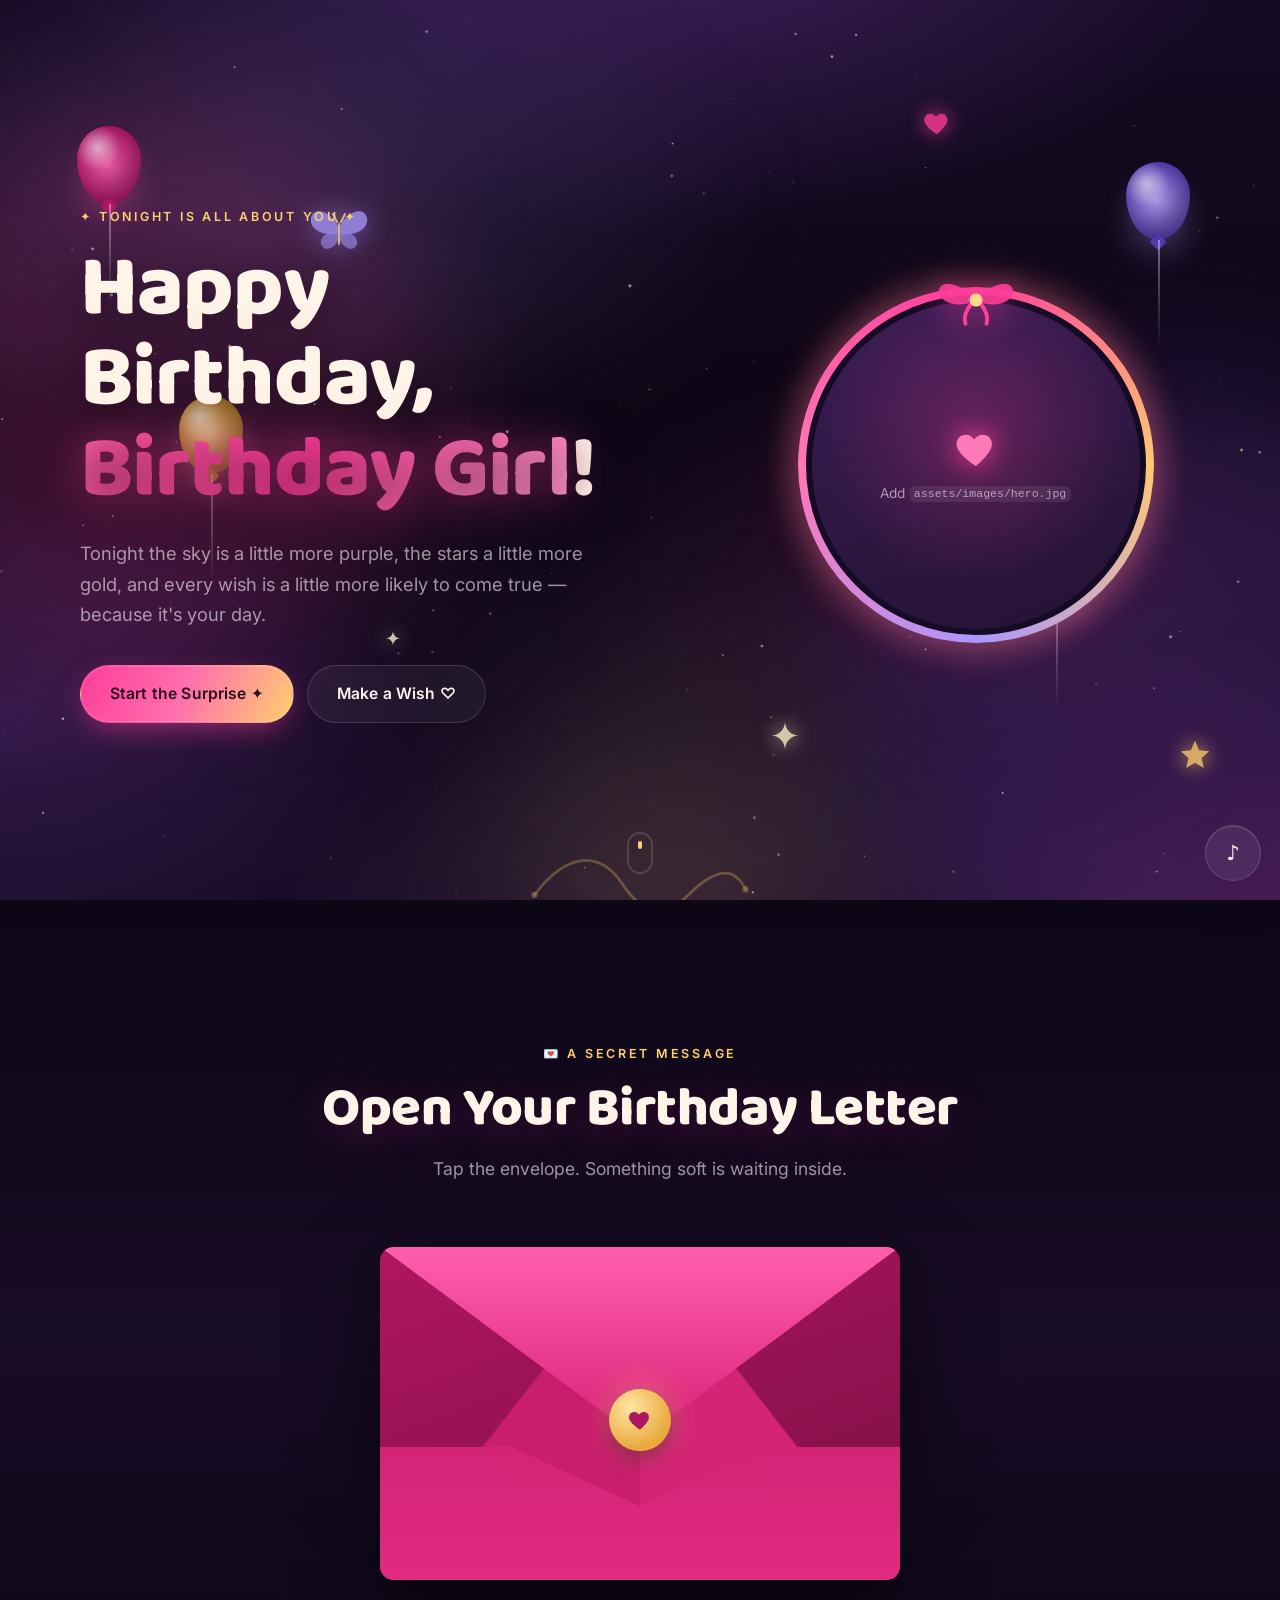
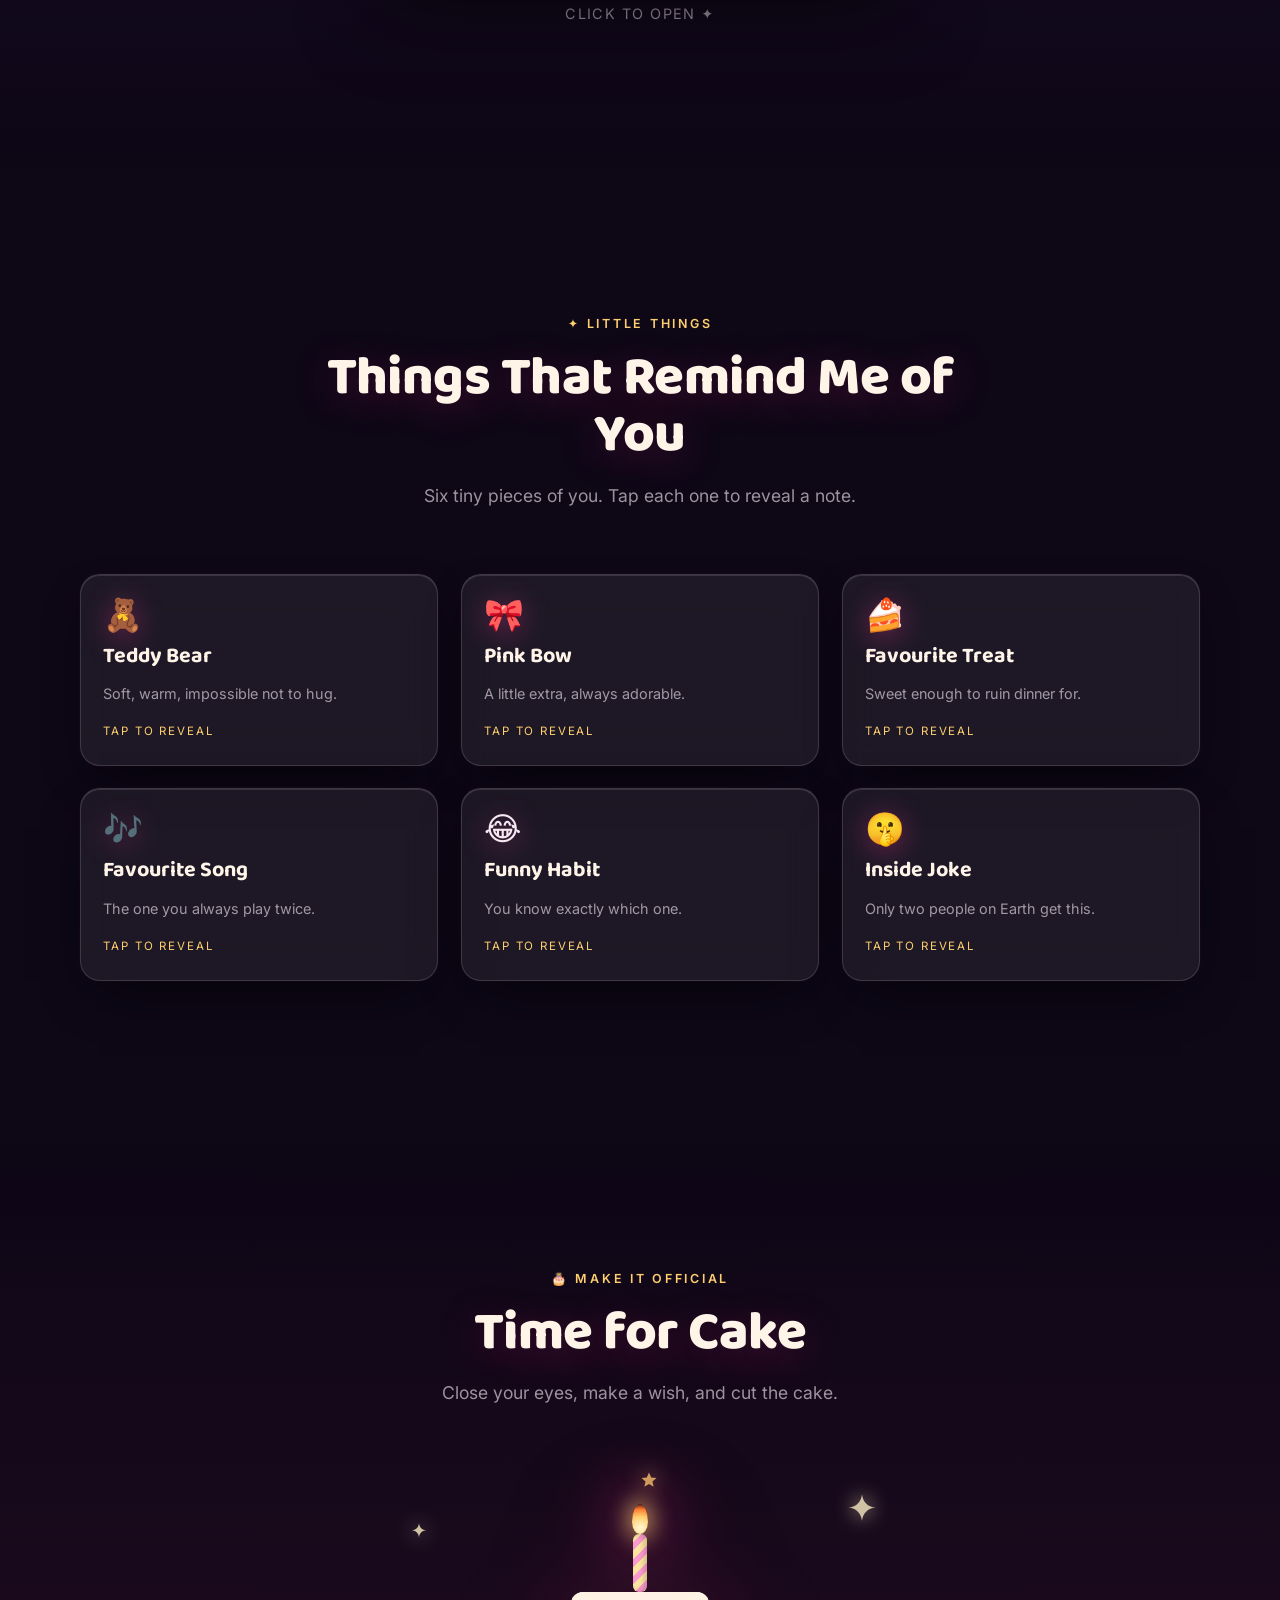
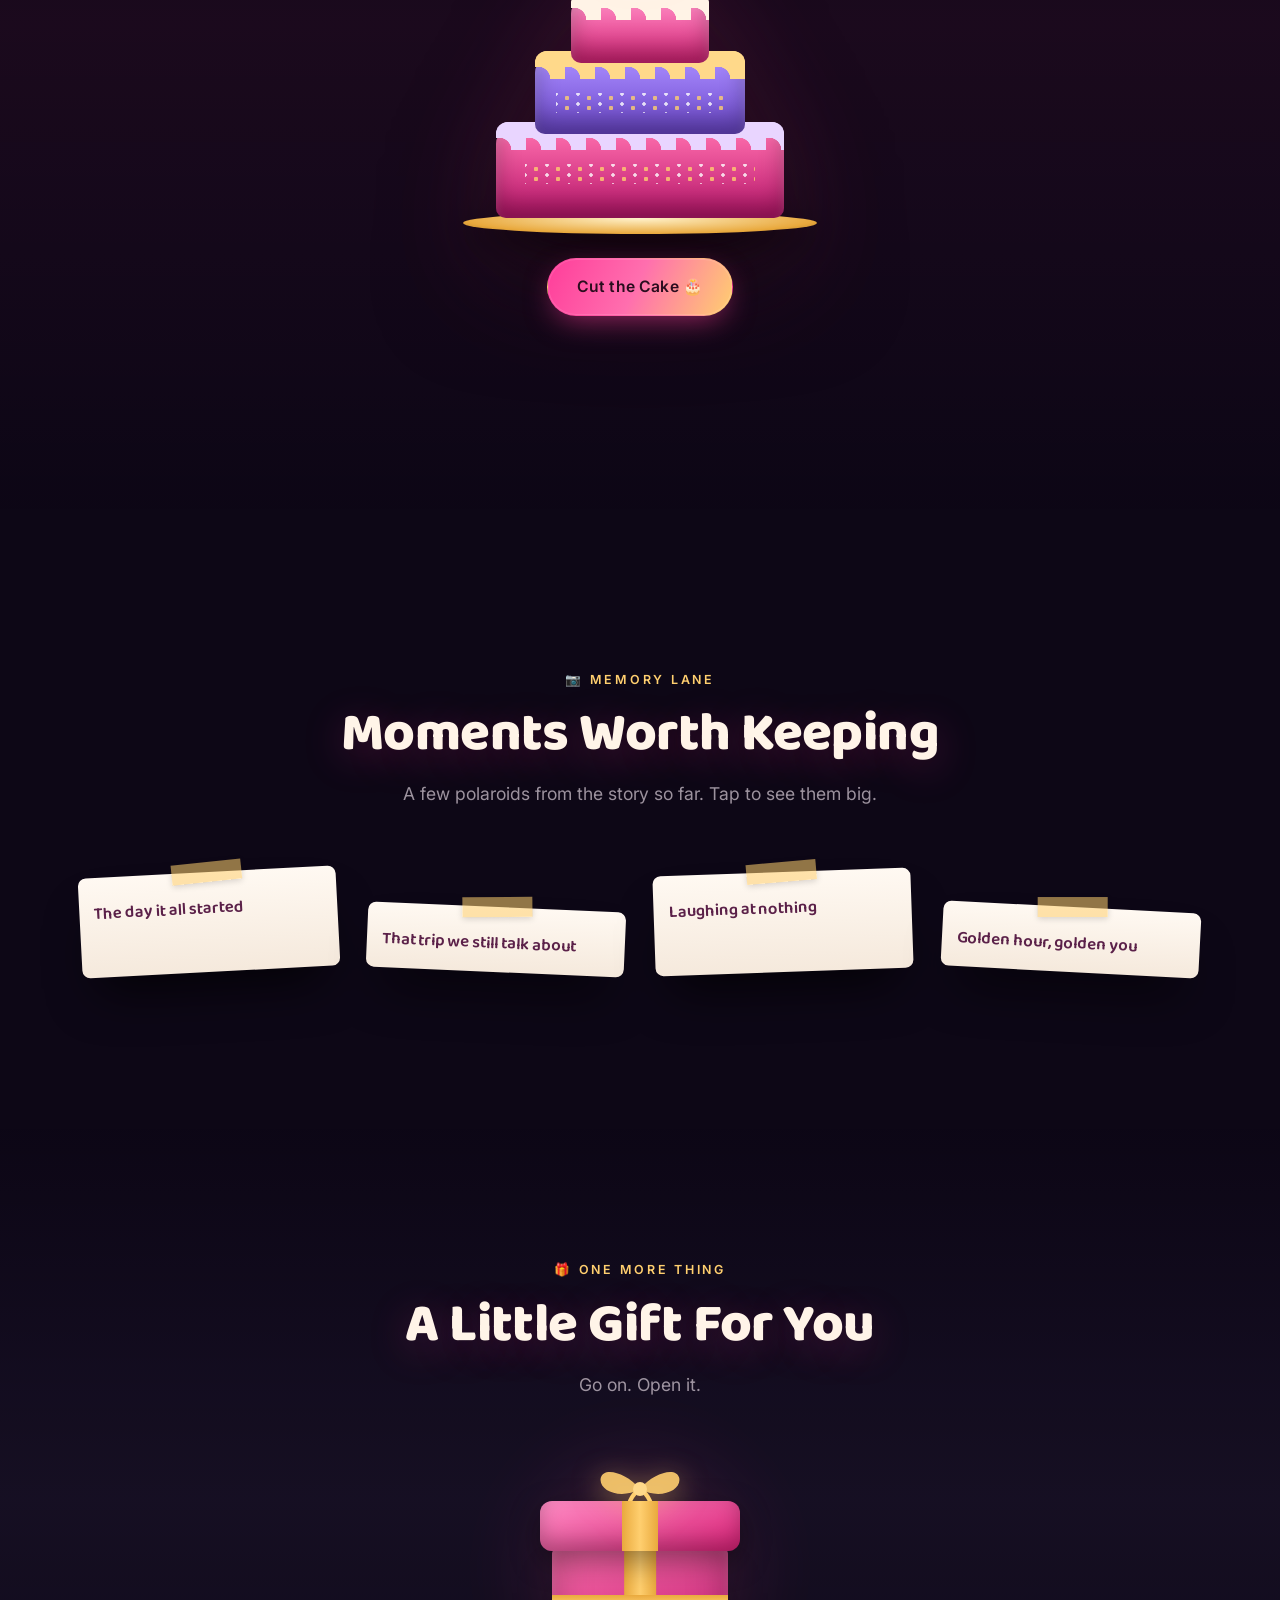
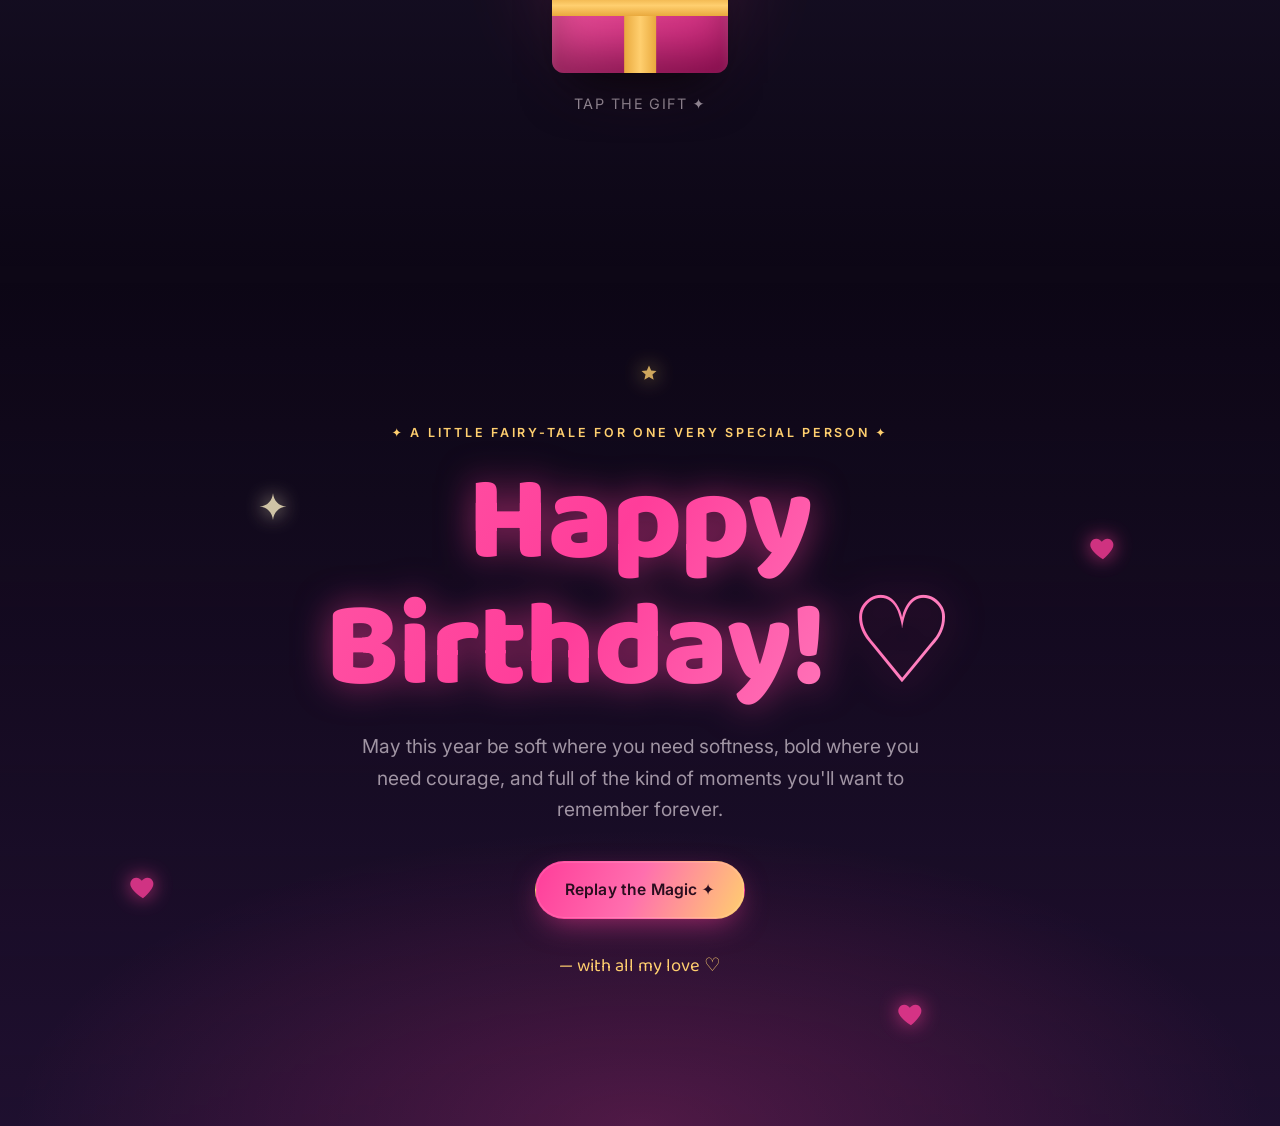
==== index.html @ a4bdf263 "first commit" ====
<!DOCTYPE html>
<html lang="en">
<head>
  <meta charset="UTF-8">
  <meta name="viewport" content="width=device-width, initial-scale=1.0">
  <meta name="description" content="A premium pink-and-gold fairy-tale birthday surprise under a dreamy purple midnight sky.">
  <meta name="theme-color" content="#120a1f">
  <title>Happy Birthday ✦ A Fairy-Tale Surprise</title>

  <!-- Fonts: Baloo 2 (headings) + Inter (body) -->
  <link rel="preconnect" href="https://fonts.googleapis.com">
  <link rel="preconnect" href="https://fonts.gstatic.com" crossorigin>
  <link href="https://fonts.googleapis.com/css2?family=Baloo+2:wght@500;600;700;800&family=Inter:wght@300;400;500;600&display=swap" rel="stylesheet">

  <link rel="stylesheet" href="style.css">
</head>
<body>

  <!-- ============================================================
       SVG SPRITE — reusable decorations (sparkle, star, heart, swirl, bow)
       ============================================================ -->
  <svg width="0" height="0" style="position:absolute" aria-hidden="true" focusable="false">
    <defs>
      <symbol id="ico-sparkle" viewBox="0 0 24 24">
        <path d="M12 1.5c.6 5.5 4 8.9 9.5 9.5-5.5.6-8.9 4-9.5 9.5-.6-5.5-4-8.9-9.5-9.5 5.5-.6 8.9-4 9.5-9.5z" fill="currentColor"/>
      </symbol>
      <symbol id="ico-star" viewBox="0 0 24 24">
        <path d="M12 2l2.9 6.6 7.1.7-5.4 4.8 1.6 7L12 17.4 5.8 21.1l1.6-7L2 9.3l7.1-.7L12 2z" fill="currentColor"/>
      </symbol>
      <symbol id="ico-heart" viewBox="0 0 24 24">
        <path d="M12 21s-7.5-4.6-9.6-9.2C.8 8.2 3 4.5 6.6 4.5c2 0 3.6 1.1 4.4 2.5 1-1.4 2.6-2.5 4.6-2.5 3.6 0 5.8 3.7 4.2 7.3C17.6 16.4 12 21 12 21z" fill="currentColor"/>
      </symbol>
      <symbol id="ico-swirl" viewBox="0 0 200 80">
        <path d="M4 60c30-40 60-40 80-10s40 30 60 10 40-30 52-5" fill="none" stroke="currentColor" stroke-width="2.5" stroke-linecap="round"/>
        <circle cx="196" cy="55" r="3" fill="currentColor"/>
        <circle cx="4" cy="60" r="3" fill="currentColor"/>
      </symbol>
      <symbol id="ico-bow" viewBox="0 0 64 40">
        <path d="M32 20C22 8 6 4 4 12c-2 9 14 16 28 8zm0 0c10-12 26-16 28-8 2 9-14 16-28 8z" fill="currentColor" opacity=".9"/>
        <path d="M32 20c-6 4-10 12-8 18M32 20c6 4 10 12 8 18" stroke="currentColor" stroke-width="3" fill="none" stroke-linecap="round"/>
        <circle cx="32" cy="20" r="5" fill="#ffd98a"/>
      </symbol>
      <symbol id="ico-butterfly" viewBox="0 0 64 64">
        <path d="M32 30C24 12 6 8 4 20c-2 10 10 18 26 16zM32 30c8-18 26-22 28-10 2 10-10 18-26 16z" fill="currentColor" opacity=".95"/>
        <path d="M32 34c-8-2-20 4-18 12 2 8 14 6 18-6zm0 0c8-2 20 4 18 12-2 8-14 6-18-6z" fill="currentColor" opacity=".7"/>
        <path d="M32 26v20M30 24l-4-8M34 24l4-8" stroke="#ffd98a" stroke-width="2" stroke-linecap="round"/>
      </symbol>
    </defs>
  </svg>

  <!-- ============================================================
       CINEMATIC BACKGROUND (fixed, multi-layer)
       ============================================================ -->
  <div class="sky" aria-hidden="true">
    <div class="sky__aurora"></div>
    <div class="sky__orb sky__orb--pink"></div>
    <div class="sky__orb sky__orb--violet"></div>
    <div class="sky__orb sky__orb--gold"></div>
    <canvas id="stars-canvas" class="sky__stars"></canvas>
  </div>

  <!-- ============================================================
       1. CINEMATIC COUNTDOWN (full-screen overlay)
       ============================================================ -->
  <div id="countdown" class="countdown" role="dialog" aria-label="Birthday countdown" aria-live="polite">
    <div class="countdown__glow"></div>
    <div id="countdown-number" class="countdown__number">3</div>
    <p class="countdown__hint">Something magical is about to begin…</p>
    <button id="countdown-skip" class="countdown__skip" type="button">Skip ✦</button>
  </div>

  <!-- ============================================================
       MAIN CONTENT
       ============================================================ -->
  <main id="main" class="page">

    <!-- ===================== 2. HERO ===================== -->
    <section id="hero-section" class="hero section">
      <!-- Decorations -->
      <div class="hero__deco" aria-hidden="true">
        <div class="balloon balloon--pink" style="--x:6%;  --y:14%; --d:9s;  --dl:0s"></div>
        <div class="balloon balloon--gold" style="--x:14%; --y:44%; --d:11s; --dl:-3s"></div>
        <div class="balloon balloon--violet" style="--x:88%; --y:18%; --d:10s; --dl:-5s"></div>
        <div class="balloon balloon--rose" style="--x:80%; --y:58%; --d:12s; --dl:-2s"></div>
        <svg class="deco deco--butterfly" style="--x:24%; --y:22%"><use href="#ico-butterfly"/></svg>
        <svg class="deco deco--heart" style="--x:72%; --y:12%"><use href="#ico-heart"/></svg>
        <svg class="deco deco--sparkle" style="--x:60%; --y:80%; --d:4s"><use href="#ico-sparkle"/></svg>
        <svg class="deco deco--sparkle deco--small" style="--x:30%; --y:70%; --d:5s; --dl:-2s"><use href="#ico-sparkle"/></svg>
        <svg class="deco deco--star" style="--x:92%; --y:82%; --d:6s"><use href="#ico-star"/></svg>
        <svg class="deco deco--swirl" style="--x:50%; --y:92%"><use href="#ico-swirl"/></svg>
      </div>

      <div class="hero__inner container">
        <div class="hero__text reveal">
          <p class="eyebrow">✦ TONIGHT IS ALL ABOUT YOU ✦</p>
          <h1 class="hero__title">
            Happy Birthday,<br>
            <span class="glow-pink" data-bind="name">Birthday Girl</span>!
          </h1>
          <p class="hero__lead" data-bind="heroIntro">
            Tonight the sky is a little more purple, the stars a little more gold,
            and every wish is a little more likely to come true — because it's your day.
          </p>
          <div class="hero__actions">
            <a href="#letter-section" class="btn btn--primary" id="start-surprise-btn">Start the Surprise ✦</a>
            <button type="button" class="btn btn--secondary" id="make-wish-btn">Make a Wish ♡</button>
          </div>
        </div>

        <figure class="hero__photo reveal reveal--delay">
          <div class="photo-frame">
            <div class="photo-frame__ring"></div>
            <div class="photo-frame__inner">
              <!-- 📸 Replace assets/images/hero.jpg with your main photo -->
              <img src="images/hero.jpg" alt="The birthday girl" class="photo-frame__img" data-placeholder="hero">
              <div class="photo-placeholder" aria-hidden="true">
                <svg class="photo-placeholder__icon"><use href="#ico-heart"/></svg>
                <span>Add <code>assets/images/hero.jpg</code></span>
              </div>
            </div>
            <svg class="photo-frame__bow" aria-hidden="true"><use href="#ico-bow"/></svg>
          </div>
        </figure>
      </div>

      <a href="#letter-section" class="scroll-cue" aria-label="Scroll to the birthday letter">
        <span></span>
      </a>
    </section>

    <!-- ===================== 3. BIRTHDAY LETTER ===================== -->
    <section id="letter-section" class="section section--letter">
      <div class="container narrow">
        <header class="section__head reveal">
          <p class="eyebrow">💌 A SECRET MESSAGE</p>
          <h2 class="section__title">Open Your Birthday Letter</h2>
          <p class="section__sub">Tap the envelope. Something soft is waiting inside.</p>
        </header>

        <div class="envelope-stage reveal">
          <button id="envelope" class="envelope" type="button" aria-expanded="false" aria-controls="letter-paper" aria-label="Open the birthday letter">
            <div class="envelope__back"></div>
            <div class="envelope__letter" id="letter-paper" aria-hidden="true">
              <div class="letter">
                <svg class="letter__swirl letter__swirl--top" aria-hidden="true"><use href="#ico-swirl"/></svg>
                <div class="letter__body" data-bind="letter">
                  <!-- Letter text is injected from app.js (birthdayData.letter) -->
                </div>
                <svg class="letter__swirl letter__swirl--bottom" aria-hidden="true"><use href="#ico-swirl"/></svg>
              </div>
            </div>
            <div class="envelope__pocket"></div>
            <div class="envelope__flap"></div>
            <div class="envelope__seal">
              <svg aria-hidden="true"><use href="#ico-heart"/></svg>
            </div>
          </button>
          <p class="envelope__cta" id="envelope-cta">Click to open ✦</p>
        </div>
      </div>
    </section>

    <!-- ===================== 4. THINGS THAT REMIND ME OF YOU ===================== -->
    <section id="reminders-section" class="section section--reminders">
      <div class="container">
        <header class="section__head reveal">
          <p class="eyebrow">✦ LITTLE THINGS</p>
          <h2 class="section__title">Things That Remind Me of You</h2>
          <p class="section__sub">Six tiny pieces of you. Tap each one to reveal a note.</p>
        </header>

        <!-- Cards are rendered from birthdayData.reminders in js/app.js -->
        <div id="reminder-grid" class="reminder-grid"></div>
      </div>
    </section>

    <!-- ===================== 5. INTERACTIVE CAKE ===================== -->
    <section id="cake-section" class="section section--cake">
      <div class="container narrow">
        <header class="section__head reveal">
          <p class="eyebrow">🎂 MAKE IT OFFICIAL</p>
          <h2 class="section__title">Time for Cake</h2>
          <p class="section__sub">Close your eyes, make a wish, and cut the cake.</p>
        </header>

        <div class="cake-stage reveal" id="cake-stage">
          <div class="cake-sparkles" aria-hidden="true">
            <svg class="deco deco--sparkle deco--small" style="--x:22%; --y:10%; --d:3.5s"><use href="#ico-sparkle"/></svg>
            <svg class="deco deco--sparkle" style="--x:75%; --y:4%; --d:4.5s; --dl:-1s"><use href="#ico-sparkle"/></svg>
            <svg class="deco deco--star deco--small" style="--x:50%; --y:0%; --d:5s; --dl:-2s"><use href="#ico-star"/></svg>
          </div>

          <div class="cake" id="cake" role="img" aria-label="A three-layer pink and purple birthday cake with a lit candle">
            <div class="cake__candle">
              <div class="cake__flame"></div>
              <div class="cake__smoke"></div>
              <div class="cake__wax"></div>
            </div>
            <div class="cake__layer cake__layer--top">
              <div class="cake__icing"></div>
            </div>
            <div class="cake__layer cake__layer--mid">
              <div class="cake__icing"></div>
            </div>
            <div class="cake__layer cake__layer--base">
              <div class="cake__icing"></div>
            </div>
            <div class="cake__plate"></div>
            <div class="cake__knife" aria-hidden="true"></div>
          </div>

          <div class="cake__actions">
            <button type="button" class="btn btn--primary" id="cut-cake-btn">Cut the Cake 🎂</button>
          </div>
          <p class="cake__message" id="cake-message" aria-live="polite" data-bind="cakeMessage"></p>
        </div>
      </div>
    </section>

    <!-- ===================== 6. MEMORIES GALLERY ===================== -->
    <section id="memories-section" class="section section--memories">
      <div class="container">
        <header class="section__head reveal">
          <p class="eyebrow">📷 MEMORY LANE</p>
          <h2 class="section__title">Moments Worth Keeping</h2>
          <p class="section__sub">A few polaroids from the story so far. Tap to see them big.</p>
        </header>

        <!-- Polaroids are rendered from birthdayData.memories in js/app.js -->
        <div id="gallery" class="gallery"></div>
      </div>
    </section>

    <!-- ===================== 7. GIFT SURPRISE ===================== -->
    <section id="gift-section" class="section section--gift">
      <div class="container narrow">
        <header class="section__head reveal">
          <p class="eyebrow">🎁 ONE MORE THING</p>
          <h2 class="section__title">A Little Gift For You</h2>
          <p class="section__sub">Go on. Open it.</p>
        </header>

        <div class="gift-stage reveal">
          <button id="gift" class="gift" type="button" aria-label="Open the gift box" aria-expanded="false" aria-controls="gift-panel">
            <div class="gift__glow"></div>
            <div class="gift__lid">
              <svg class="gift__bow" aria-hidden="true"><use href="#ico-bow"/></svg>
              <div class="gift__ribbon-v"></div>
            </div>
            <div class="gift__box">
              <div class="gift__ribbon-v"></div>
              <div class="gift__ribbon-h"></div>
            </div>
            <div class="gift__burst" aria-hidden="true">
              <svg><use href="#ico-sparkle"/></svg>
              <svg><use href="#ico-heart"/></svg>
              <svg><use href="#ico-star"/></svg>
              <svg><use href="#ico-sparkle"/></svg>
              <svg><use href="#ico-heart"/></svg>
            </div>
          </button>
          <p class="gift__cta" id="gift-cta">Tap the gift ✦</p>

          <div id="gift-panel" class="gift-panel glass" aria-hidden="true">
            <svg class="gift-panel__sparkle" aria-hidden="true"><use href="#ico-sparkle"/></svg>
            <h3 class="gift-panel__title" data-bind="giftTitle">You deserve beautiful things ✨</h3>
            <p class="gift-panel__text" data-bind="giftMessage"></p>

            <!-- 🎁 EDITABLE SURPRISE AREA: gift code / link / personal note (filled from birthdayData.giftExtra) -->
            <div class="gift-panel__extra" id="gift-extra"></div>
          </div>
        </div>
      </div>
    </section>

    <!-- ===================== 8. FINAL MESSAGE ===================== -->
    <section id="final-section" class="section section--final">
      <div class="final__hearts" aria-hidden="true">
        <svg class="deco deco--heart deco--small" style="--x:10%; --y:70%; --d:8s"><use href="#ico-heart"/></svg>
        <svg class="deco deco--heart" style="--x:85%; --y:30%; --d:9s; --dl:-3s"><use href="#ico-heart"/></svg>
        <svg class="deco deco--heart deco--small" style="--x:70%; --y:85%; --d:7s; --dl:-5s"><use href="#ico-heart"/></svg>
        <svg class="deco deco--sparkle" style="--x:20%; --y:25%; --d:4s; --dl:-1s"><use href="#ico-sparkle"/></svg>
        <svg class="deco deco--star deco--small" style="--x:50%; --y:10%; --d:6s"><use href="#ico-star"/></svg>
      </div>
      <div class="container narrow final__inner reveal">
        <p class="eyebrow">✦ A LITTLE FAIRY-TALE FOR ONE VERY SPECIAL PERSON ✦</p>
        <h2 class="final__title glow-pink">Happy Birthday! ♡</h2>
        <p class="final__text" data-bind="finalMessage"></p>
        <button type="button" class="btn btn--primary" id="replay-btn">Replay the Magic ✦</button>
        <p class="final__sign" data-bind="signature"></p>
      </div>
    </section>

  </main>

  <!-- ============================================================
       FLOATING MUSIC BUTTON
       ============================================================ -->
  <button id="music-btn" class="music-btn glass" type="button" aria-label="Play birthday music" aria-pressed="false">
    <span class="music-btn__icon">♪</span>
    <span class="music-btn__bars" aria-hidden="true"><i></i><i></i><i></i></span>
  </button>
  <!-- 🎵 Replace birthday-song.mp3 with your song -->
  <audio id="bg-music" src="birthday-song.mp3" loop preload="none"></audio>

  <!-- Toast for small messages (e.g. missing audio) -->
  <div id="toast" class="toast glass" role="status" aria-live="polite"></div>

  <!-- ============================================================
       LIGHTBOX MODAL
       ============================================================ -->
  <div id="lightbox" class="lightbox" role="dialog" aria-modal="true" aria-label="Photo preview" aria-hidden="true">
    <button type="button" class="lightbox__close" id="lightbox-close" aria-label="Close photo">✕</button>
    <figure class="lightbox__figure">
      <img id="lightbox-img" class="lightbox__img" src="" alt="">
      <figcaption id="lightbox-caption" class="lightbox__caption"></figcaption>
    </figure>
  </div>

  <!-- Confetti canvas (drawn only during celebrations) -->
  <canvas id="confetti-canvas" class="confetti-canvas" aria-hidden="true"></canvas>

  <script src="app.js"></script>
</body>
</html>
---- style.css ----
/* ==========================================================================
   PREMIUM PINK FAIRY-TALE BIRTHDAY — style.css
   Dark · Dreamy · Pink & Gold · Purple twilight
   ========================================================================== */

/* --------------------------------------------------------------------------
   1. DESIGN TOKENS
   -------------------------------------------------------------------------- */
:root {
  /* Backgrounds */
  --night:      #0d0716;
  --midnight:   #150b24;
  --plum:       #241233;
  --violet:     #3a1d55;

  /* Accents */
  --pink:       #ff3d9a;
  --rose:       #ff7ab8;
  --gold:       #ffcf6f;
  --gold-deep:  #e9a93d;
  --periwinkle: #a89cff;

  /* Text */
  --cream:      #fff4e8;
  --text:       #f6e9f2;
  --muted:      rgba(246, 233, 242, 0.62);

  /* Glass */
  --glass:        rgba(255, 255, 255, 0.07);
  --glass-strong: rgba(255, 255, 255, 0.10);
  --border:       rgba(255, 255, 255, 0.14);
  --border-soft:  rgba(255, 255, 255, 0.08);

  /* Effects */
  --glow-pink: 0 0 40px rgba(255, 61, 154, 0.35);
  --glow-gold: 0 0 40px rgba(255, 207, 111, 0.28);
  --shadow:    0 30px 60px -20px rgba(0, 0, 0, 0.7);

  /* Typography */
  --font-head: "Baloo 2", system-ui, sans-serif;
  --font-body: "Inter", system-ui, -apple-system, sans-serif;

  /* Layout */
  --radius-lg: 28px;
  --radius-md: 20px;
  --radius-sm: 14px;
  --container: 1120px;
  --ease: cubic-bezier(.22, .61, .36, 1);
}

/* --------------------------------------------------------------------------
   2. RESET & BASE
   -------------------------------------------------------------------------- */
*, *::before, *::after { box-sizing: border-box; }

html {
  scroll-behavior: smooth;
  -webkit-text-size-adjust: 100%;
}

body {
  margin: 0;
  font-family: var(--font-body);
  font-weight: 400;
  color: var(--text);
  background: var(--night);
  line-height: 1.65;
  overflow-x: hidden;
  -webkit-font-smoothing: antialiased;
}

body.is-locked { overflow: hidden; }

img { display: block; max-width: 100%; }
button { font: inherit; color: inherit; cursor: pointer; }
a { color: inherit; }
code {
  font-family: ui-monospace, SFMono-Regular, Menlo, monospace;
  font-size: .85em;
  background: rgba(255,255,255,.08);
  padding: .1em .4em;
  border-radius: 6px;
}

:focus-visible {
  outline: 2px solid var(--gold);
  outline-offset: 4px;
  border-radius: 999px;
}

.container {
  width: min(var(--container), 100% - 2.5rem);
  margin-inline: auto;
}
.container.narrow { max-width: 820px; }

.page { position: relative; z-index: 1; }

.section {
  position: relative;
  padding: clamp(5rem, 12vw, 9rem) 0;
}

/* --------------------------------------------------------------------------
   3. TYPOGRAPHY
   -------------------------------------------------------------------------- */
h1, h2, h3, .countdown__number {
  font-family: var(--font-head);
  font-weight: 800;
  line-height: 1.05;
  margin: 0;
  letter-spacing: -0.01em;
}

.eyebrow {
  font-family: var(--font-body);
  font-size: .78rem;
  font-weight: 600;
  letter-spacing: .22em;
  text-transform: uppercase;
  color: var(--gold);
  margin: 0 0 1rem;
}

.section__head {
  text-align: center;
  max-width: 640px;
  margin: 0 auto clamp(2.5rem, 6vw, 4rem);
}

.section__title {
  font-size: clamp(2.1rem, 6vw, 3.4rem);
  color: var(--cream);
  text-shadow: 0 8px 40px rgba(255, 61, 154, .25);
}

.section__sub {
  color: var(--muted);
  font-size: clamp(.95rem, 1.6vw, 1.1rem);
  margin: 1rem auto 0;
  max-width: 480px;
}

.glow-pink {
  color: var(--pink);
  background: linear-gradient(120deg, #ff5ea8 0%, var(--pink) 45%, #ff9ccf 100%);
  -webkit-background-clip: text;
  background-clip: text;
  -webkit-text-fill-color: transparent;
  filter: drop-shadow(0 0 18px rgba(255, 61, 154, .55));
}

/* --------------------------------------------------------------------------
   4. GLASS SYSTEM
   -------------------------------------------------------------------------- */
.glass {
  position: relative;
  background: var(--glass);
  border: 1px solid var(--border);
  border-radius: var(--radius-md);
  -webkit-backdrop-filter: blur(20px);
  backdrop-filter: blur(20px);
  box-shadow:
    inset 0 1px 0 rgba(255,255,255,.12),
    0 20px 50px -20px rgba(0,0,0,.7),
    0 0 0 1px rgba(255,61,154,.04);
}

/* --------------------------------------------------------------------------
   5. BUTTONS
   -------------------------------------------------------------------------- */
.btn {
  --btn-pad: .95rem 1.8rem;
  position: relative;
  display: inline-flex;
  align-items: center;
  justify-content: center;
  gap: .5rem;
  min-height: 52px;
  padding: var(--btn-pad);
  border-radius: 999px;
  border: 1px solid transparent;
  font-weight: 600;
  font-size: .98rem;
  letter-spacing: .01em;
  text-decoration: none;
  white-space: nowrap;
  transition: transform .35s var(--ease), box-shadow .35s var(--ease), background .35s var(--ease), border-color .35s var(--ease);
  will-change: transform;
  overflow: hidden;
}

.btn--primary {
  color: #2a0d1e;
  background: linear-gradient(115deg, var(--pink) 0%, #ff6fae 48%, var(--gold) 100%);
  box-shadow:
    0 10px 30px -8px rgba(255, 61, 154, .6),
    0 0 0 1px rgba(255,255,255,.12) inset;
}
.btn--primary::after {
  /* sparkle sheen */
  content: "";
  position: absolute;
  inset: 0;
  background: linear-gradient(105deg, transparent 30%, rgba(255,255,255,.55) 50%, transparent 70%);
  transform: translateX(-120%);
  transition: transform .8s var(--ease);
}
.btn--primary:hover::after,
.btn--primary:focus-visible::after { transform: translateX(120%); }

.btn--primary:hover,
.btn--primary:focus-visible {
  transform: translateY(-3px) scale(1.03);
  box-shadow:
    0 18px 40px -8px rgba(255, 61, 154, .75),
    0 0 30px rgba(255, 207, 111, .35);
}

.btn--secondary {
  color: var(--cream);
  background: rgba(255,255,255,.05);
  border-color: var(--border);
  -webkit-backdrop-filter: blur(14px);
  backdrop-filter: blur(14px);
}
.btn--secondary:hover,
.btn--secondary:focus-visible {
  transform: translateY(-3px);
  border-color: rgba(255, 61, 154, .5);
  background: rgba(255, 61, 154, .1);
  box-shadow: 0 10px 30px -10px rgba(255,61,154,.5);
}

.btn:active { transform: translateY(0) scale(.98); }

/* --------------------------------------------------------------------------
   6. BACKGROUND SKY
   -------------------------------------------------------------------------- */
.sky {
  position: fixed;
  inset: 0;
  z-index: 0;
  overflow: hidden;
  pointer-events: none;
  background:
    radial-gradient(ellipse 80% 60% at 50% -10%, rgba(120, 60, 170, .45), transparent 60%),
    radial-gradient(ellipse 60% 50% at 100% 100%, rgba(255, 61, 154, .16), transparent 60%),
    radial-gradient(ellipse 50% 40% at 0% 80%, rgba(58, 29, 85, .8), transparent 65%),
    linear-gradient(180deg, var(--midnight) 0%, var(--night) 45%, #1a0d2a 100%);
}

.sky__aurora {
  position: absolute;
  inset: -20%;
  background:
    radial-gradient(ellipse 40% 30% at 30% 30%, rgba(168, 156, 255, .18), transparent 70%),
    radial-gradient(ellipse 35% 25% at 70% 60%, rgba(255, 61, 154, .14), transparent 70%),
    radial-gradient(ellipse 30% 20% at 50% 85%, rgba(255, 207, 111, .08), transparent 70%);
  filter: blur(40px);
  animation: aurora 28s ease-in-out infinite alternate;
}
@keyframes aurora {
  0%   { transform: translate3d(-3%, -2%, 0) rotate(0deg) scale(1); }
  100% { transform: translate3d(3%, 3%, 0) rotate(6deg) scale(1.08); }
}

.sky__orb {
  position: absolute;
  border-radius: 50%;
  filter: blur(70px);
  opacity: .55;
  animation: orb-drift var(--d, 22s) ease-in-out infinite alternate;
}
.sky__orb--pink   { width: 46vw; height: 46vw; left: -12vw; top: 10vh;  background: rgba(255, 61, 154, .32); --d: 26s; }
.sky__orb--violet { width: 52vw; height: 52vw; right: -18vw; top: 40vh; background: rgba(110, 70, 200, .35); --d: 32s; animation-delay: -10s; }
.sky__orb--gold   { width: 28vw; height: 28vw; left: 40vw; bottom: -10vh; background: rgba(255, 207, 111, .16); --d: 20s; animation-delay: -5s; }
@keyframes orb-drift {
  from { transform: translate3d(0, 0, 0) scale(1); }
  to   { transform: translate3d(6vw, -5vh, 0) scale(1.1); }
}

.sky__stars {
  position: absolute;
  inset: 0;
  width: 100%;
  height: 100%;
  opacity: .9;
}

/* --------------------------------------------------------------------------
   7. COUNTDOWN OVERLAY
   -------------------------------------------------------------------------- */
.countdown {
  position: fixed;
  inset: 0;
  z-index: 100;
  display: grid;
  place-items: center;
  background:
    radial-gradient(ellipse 60% 50% at 50% 55%, rgba(255, 61, 154, .18), transparent 70%),
    radial-gradient(ellipse 100% 80% at 50% 0%, #2a1444, var(--night) 70%);
  transition: opacity 1.4s var(--ease), visibility 1.4s;
}
.countdown.is-done { opacity: 0; visibility: hidden; pointer-events: none; }

.countdown__glow {
  position: absolute;
  width: 60vmin; height: 60vmin;
  border-radius: 50%;
  background: radial-gradient(circle, rgba(255, 61, 154, .45), rgba(255, 207, 111, .12) 45%, transparent 70%);
  filter: blur(30px);
  animation: pulse-glow 2.4s ease-in-out infinite;
}
@keyframes pulse-glow {
  0%, 100% { transform: scale(.9); opacity: .6; }
  50%      { transform: scale(1.1); opacity: 1; }
}

.countdown__number {
  position: relative;
  font-size: clamp(7rem, 30vw, 18rem);
  color: var(--gold);
  background: linear-gradient(180deg, #fff1c9 0%, var(--gold) 45%, var(--gold-deep) 100%);
  -webkit-background-clip: text;
  background-clip: text;
  -webkit-text-fill-color: transparent;
  filter: drop-shadow(0 0 30px rgba(255, 61, 154, .6)) drop-shadow(0 0 80px rgba(255, 207, 111, .35));
  opacity: 0;
  transform: scale(.6);
  text-align: center;
  line-height: 1;
}
.countdown__number.is-in {
  animation: num-in 1s var(--ease) forwards;
}
.countdown__number.is-surprise {
  font-size: clamp(3rem, 12vw, 8rem);
  letter-spacing: .04em;
  background: linear-gradient(120deg, #ffb3d9, var(--pink) 45%, var(--gold));
  -webkit-background-clip: text;
  background-clip: text;
  animation: surprise-in 1.3s var(--ease) forwards;
}
@keyframes num-in {
  0%   { opacity: 0; transform: scale(.55) translateY(20px); filter: blur(10px) drop-shadow(0 0 0 transparent); }
  35%  { opacity: 1; filter: blur(0) drop-shadow(0 0 40px rgba(255,61,154,.7)); }
  80%  { opacity: 1; transform: scale(1.05); }
  100% { opacity: 0; transform: scale(1.3); filter: blur(6px); }
}
@keyframes surprise-in {
  0%   { opacity: 0; transform: scale(.7); filter: blur(12px); }
  50%  { opacity: 1; transform: scale(1.05); filter: blur(0); }
  100% { opacity: 1; transform: scale(1); }
}

.countdown__hint {
  position: absolute;
  bottom: clamp(5rem, 12vh, 8rem);
  color: var(--muted);
  font-size: .9rem;
  letter-spacing: .12em;
  text-transform: uppercase;
  margin: 0;
  padding: 0 1rem;
  text-align: center;
}

.countdown__skip {
  position: absolute;
  bottom: 1.5rem;
  right: 1.5rem;
  background: transparent;
  border: 1px solid var(--border);
  color: var(--muted);
  border-radius: 999px;
  padding: .6rem 1.2rem;
  min-height: 44px;
  font-size: .85rem;
  transition: color .3s, border-color .3s, background .3s;
}
.countdown__skip:hover { color: var(--cream); border-color: var(--rose); background: rgba(255,61,154,.1); }

/* --------------------------------------------------------------------------
   8. DECORATIONS (balloons, floating SVGs)
   -------------------------------------------------------------------------- */
.deco {
  position: absolute;
  left: var(--x);
  top: var(--y);
  width: 34px;
  height: 34px;
  color: var(--gold);
  opacity: .8;
  animation: float-soft var(--d, 7s) ease-in-out infinite alternate;
  animation-delay: var(--dl, 0s);
  filter: drop-shadow(0 0 10px currentColor);
  pointer-events: none;
}
.deco--small { width: 18px; height: 18px; }
.deco--heart { color: var(--pink); width: 30px; height: 30px; }
.deco--star  { color: var(--gold); }
.deco--sparkle { color: #fff2c8; }
.deco--butterfly {
  color: var(--periwinkle);
  width: 64px; height: 64px;
  animation: butterfly var(--d, 10s) ease-in-out infinite alternate;
  filter: drop-shadow(0 0 14px rgba(168,156,255,.6));
}
.deco--swirl {
  width: 220px; height: 90px;
  color: rgba(255, 207, 111, .35);
  transform: translateX(-50%);
  animation: none;
  filter: none;
}

@keyframes float-soft {
  0%   { transform: translate3d(0, 0, 0) rotate(-4deg) scale(1); }
  100% { transform: translate3d(8px, -22px, 0) rotate(8deg) scale(1.08); }
}
@keyframes butterfly {
  0%   { transform: translate3d(0, 0, 0) rotate(-6deg); }
  40%  { transform: translate3d(30px, -25px, 0) rotate(4deg); }
  100% { transform: translate3d(-15px, -55px, 0) rotate(-3deg); }
}

/* Balloons */
.balloon {
  position: absolute;
  left: var(--x);
  top: var(--y);
  width: 64px;
  height: 78px;
  border-radius: 50% 50% 50% 50% / 42% 42% 58% 58%;
  background:
    radial-gradient(circle at 32% 28%, rgba(255,255,255,.65), transparent 32%),
    radial-gradient(circle at 50% 50%, var(--b1), var(--b2) 80%);
  box-shadow: inset -10px -14px 26px rgba(0,0,0,.25), 0 20px 40px -18px var(--b1);
  animation: balloon-float var(--d, 10s) ease-in-out infinite alternate;
  animation-delay: var(--dl, 0s);
  opacity: .9;
}
.balloon::before {
  /* knot */
  content: "";
  position: absolute;
  left: 50%; bottom: -8px;
  width: 12px; height: 12px;
  background: var(--b2);
  transform: translateX(-50%) rotate(45deg);
  border-radius: 2px;
}
.balloon::after {
  /* string */
  content: "";
  position: absolute;
  left: 50%; top: 100%;
  width: 2px; height: 110px;
  background: linear-gradient(180deg, rgba(255,255,255,.45), transparent);
  transform-origin: top;
  animation: string-sway var(--d, 10s) ease-in-out infinite alternate;
}
.balloon--pink   { --b1: #ff5fae; --b2: #b8146a; }
.balloon--rose   { --b1: #ff9ccf; --b2: #cf3f8b; }
.balloon--gold   { --b1: #ffd98a; --b2: #c98a25; }
.balloon--violet { --b1: #b9a8ff; --b2: #5c3fbf; }

@keyframes balloon-float {
  0%   { transform: translate3d(0, 0, 0) rotate(-3deg); }
  100% { transform: translate3d(14px, -34px, 0) rotate(4deg); }
}
@keyframes string-sway {
  0%   { transform: translateX(-50%) rotate(-4deg); }
  100% { transform: translateX(-50%) rotate(5deg); }
}

/* --------------------------------------------------------------------------
   9. HERO
   -------------------------------------------------------------------------- */
.hero {
  min-height: 100svh;
  display: flex;
  align-items: center;
  padding-top: clamp(6rem, 14vh, 9rem);
  padding-bottom: 6rem;
  overflow: hidden;
}
.hero__deco { position: absolute; inset: 0; pointer-events: none; z-index: 0; }

.hero__inner {
  position: relative;
  z-index: 1;
  display: grid;
  grid-template-columns: 1fr;
  gap: 3rem;
  align-items: center;
}

.hero__title {
  font-size: clamp(2.6rem, 8.5vw, 5.4rem);
  color: var(--cream);
  text-shadow: 0 10px 50px rgba(0,0,0,.6);
}
.hero__lead {
  font-size: clamp(1rem, 1.7vw, 1.15rem);
  color: var(--muted);
  max-width: 520px;
  margin: 1.4rem 0 2.2rem;
}
.hero__actions { display: flex; flex-wrap: wrap; gap: .85rem; }

/* Photo frame */
.hero__photo { margin: 0; display: grid; place-items: center; }

.photo-frame {
  position: relative;
  width: min(340px, 72vw);
  aspect-ratio: 1;
  animation: frame-float 8s ease-in-out infinite alternate;
}
.photo-frame__ring {
  position: absolute;
  inset: -8px;
  border-radius: 50%;
  background: conic-gradient(from var(--angle, 0deg), var(--pink), var(--gold), var(--periwinkle), var(--rose), var(--pink));
  animation: spin-ring 12s linear infinite;
  filter: blur(.4px);
  box-shadow: var(--glow-pink), var(--glow-gold);
}
.photo-frame__ring::after {
  content: "";
  position: absolute;
  inset: -22px;
  border-radius: 50%;
  background: radial-gradient(circle, rgba(255,61,154,.35), transparent 70%);
  filter: blur(20px);
  z-index: -1;
}
@property --angle { syntax: "<angle>"; inherits: false; initial-value: 0deg; }
@keyframes spin-ring { to { --angle: 360deg; } }
@supports not (background: conic-gradient(from var(--angle), red, blue)) {
  .photo-frame__ring { animation: spin-ring-fallback 12s linear infinite; }
  @keyframes spin-ring-fallback { to { transform: rotate(360deg); } }
}
@keyframes frame-float {
  from { transform: translateY(0) rotate(-1deg); }
  to   { transform: translateY(-14px) rotate(1.5deg); }
}

.photo-frame__inner {
  position: absolute;
  inset: 0;
  border-radius: 50%;
  overflow: hidden;
  background: var(--plum);
  border: 6px solid var(--midnight);
}
.photo-frame__img {
  width: 100%; height: 100%;
  object-fit: cover;
  display: block;
}
.photo-frame__inner.is-missing .photo-frame__img { display: none; }
.photo-placeholder {
  display: none;
  position: absolute;
  inset: 0;
  place-items: center;
  align-content: center;
  text-align: center;
  gap: .6rem;
  padding: 1.5rem;
  color: var(--muted);
  font-size: .85rem;
  background:
    radial-gradient(circle at 50% 40%, rgba(255,61,154,.25), transparent 60%),
    linear-gradient(160deg, var(--violet), var(--plum));
}
.photo-placeholder__icon { width: 46px; height: 46px; color: var(--rose); filter: drop-shadow(0 0 14px var(--pink)); }
.is-missing .photo-placeholder { display: grid; }

.photo-frame__bow {
  position: absolute;
  top: -22px; left: 50%;
  width: 84px; height: 54px;
  transform: translateX(-50%);
  color: var(--pink);
  filter: drop-shadow(0 6px 14px rgba(255,61,154,.5));
}

.scroll-cue {
  position: absolute;
  left: 50%; bottom: 1.6rem;
  width: 26px; height: 42px;
  transform: translateX(-50%);
  border: 2px solid var(--border);
  border-radius: 999px;
  z-index: 1;
}
.scroll-cue span {
  position: absolute;
  left: 50%; top: 7px;
  width: 4px; height: 8px;
  background: var(--gold);
  border-radius: 999px;
  transform: translateX(-50%);
  animation: cue 1.8s ease-in-out infinite;
}
@keyframes cue {
  0%   { transform: translate(-50%, 0); opacity: 1; }
  100% { transform: translate(-50%, 16px); opacity: 0; }
}

/* --------------------------------------------------------------------------
   10. SCROLL REVEAL
   -------------------------------------------------------------------------- */
.reveal {
  opacity: 0;
  transform: translateY(34px);
  transition: opacity 1s var(--ease), transform 1s var(--ease);
}
.reveal--delay { transition-delay: .2s; }
.reveal.is-visible { opacity: 1; transform: none; }

/* --------------------------------------------------------------------------
   11. ENVELOPE & LETTER
   -------------------------------------------------------------------------- */
.section--letter {
  background: linear-gradient(180deg, transparent, rgba(58, 29, 85, .25) 50%, transparent);
}

.envelope-stage {
  display: grid;
  place-items: center;
  gap: 1.4rem;
  perspective: 1400px;
}

.envelope {
  --env-w: min(520px, 92vw);
  --env-h: calc(var(--env-w) * .64);
  position: relative;
  width: var(--env-w);
  height: var(--env-h);
  border: none;
  background: transparent;
  padding: 0;
  border-radius: var(--radius-sm);
  transform-style: preserve-3d;
  transition: transform .6s var(--ease);
  filter: drop-shadow(0 30px 40px rgba(0,0,0,.6));
}
.envelope:hover:not(.is-open) { transform: translateY(-6px) rotateX(2deg); }
.envelope:focus-visible { outline-offset: 10px; border-radius: 20px; }

.envelope__back,
.envelope__pocket,
.envelope__flap {
  position: absolute;
  inset: 0;
  border-radius: var(--radius-sm);
}
.envelope__back {
  background: linear-gradient(160deg, #b0165f, #7a0f45);
}
.envelope__pocket {
  z-index: 3;
  background:
    linear-gradient(to bottom right, transparent 49.5%, #c91d6e 50%) 0 0 / 50% 100% no-repeat,
    linear-gradient(to bottom left,  transparent 49.5%, #d42476 50%) 100% 0 / 50% 100% no-repeat;
  border-radius: 0 0 var(--radius-sm) var(--radius-sm);
  box-shadow: inset 0 -1px 0 rgba(255,255,255,.1);
}
.envelope__pocket::after {
  content: "";
  position: absolute;
  inset: 0;
  background: linear-gradient(to top, #e02a80 0%, #d42476 40%, transparent 40%);
  border-radius: 0 0 var(--radius-sm) var(--radius-sm);
  clip-path: polygon(0 100%, 0 42%, 50% 78%, 100% 42%, 100% 100%);
}
.envelope__flap {
  z-index: 4;
  height: 58%;
  background: linear-gradient(180deg, #ff5fae 0%, #d92177 100%);
  clip-path: polygon(0 0, 100% 0, 50% 100%);
  transform-origin: top center;
  transition: transform .9s var(--ease), z-index 0s .45s;
  box-shadow: 0 10px 20px rgba(0,0,0,.25);
}
.envelope.is-open .envelope__flap { transform: rotateX(180deg); z-index: 1; }

.envelope__seal {
  position: absolute;
  left: 50%; top: 52%;
  z-index: 5;
  width: 62px; height: 62px;
  transform: translate(-50%, -50%);
  border-radius: 50%;
  display: grid;
  place-items: center;
  background: radial-gradient(circle at 35% 30%, #ffe6a3, var(--gold-deep) 70%);
  box-shadow: 0 8px 20px rgba(0,0,0,.35), 0 0 30px rgba(255,207,111,.45);
  transition: transform .6s var(--ease), opacity .5s var(--ease);
}
.envelope__seal svg { width: 26px; height: 26px; color: #b0165f; }
.envelope.is-open .envelope__seal { transform: translate(-50%, -50%) scale(0); opacity: 0; }

.envelope__letter {
  position: absolute;
  left: 4%; right: 4%;
  top: 6%;
  bottom: 6%;
  z-index: 2;
  transform: translateY(0);
  transition: transform 1s var(--ease) .35s, z-index 0s 1s;
}
.envelope.is-open .envelope__letter {
  transform: translateY(calc(-1 * var(--env-h) * .82));
  z-index: 6;
}

.letter {
  position: relative;
  min-height: 100%;
  padding: clamp(1.4rem, 5vw, 2.4rem) clamp(1.2rem, 5vw, 2.2rem);
  background:
    radial-gradient(circle at 100% 0%, rgba(255,61,154,.14), transparent 40%),
    linear-gradient(180deg, #fff9f2, #fdefe4);
  color: #3a1830;
  border-radius: var(--radius-sm);
  box-shadow: 0 30px 50px -20px rgba(0,0,0,.6), inset 0 0 0 1px rgba(233,169,61,.35);
  text-align: left;
  font-family: var(--font-body);
  font-size: clamp(.92rem, 1.5vw, 1.02rem);
  line-height: 1.75;
  opacity: 0;
  transition: opacity .6s .5s;
}
.envelope.is-open .letter { opacity: 1; }
.letter__body p { margin: 0 0 .9em; }
.letter__body p:first-child {
  font-family: var(--font-head);
  font-weight: 700;
  font-size: 1.35em;
  color: #b0165f;
}
.letter__body p:last-child { font-weight: 600; color: #9a2f6a; margin-bottom: 0; }
.letter__swirl {
  position: absolute;
  width: 120px; height: 44px;
  color: rgba(233,169,61,.6);
}
.letter__swirl--top    { top: 8px; right: 12px; }
.letter__swirl--bottom { bottom: 8px; left: 12px; transform: rotate(180deg); }

/* When open, let the stage grow so the letter has room above */
.envelope-stage.is-open { padding-top: calc(min(520px, 92vw) * .64 * .85); }
.envelope-stage { transition: padding .9s var(--ease); }

.envelope__cta {
  color: var(--muted);
  font-size: .9rem;
  letter-spacing: .1em;
  text-transform: uppercase;
  margin: 0;
  transition: opacity .4s;
}

/* --------------------------------------------------------------------------
   12. REMINDER CARDS
   -------------------------------------------------------------------------- */
.reminder-grid {
  display: grid;
  grid-template-columns: 1fr;
  gap: 1.1rem;
  perspective: 1200px;
}

.reminder-card {
  position: relative;
  min-height: 190px;
  text-align: left;
  padding: 1.5rem 1.4rem;
  display: flex;
  flex-direction: column;
  gap: .5rem;
  transform-style: preserve-3d;
  transition: transform .5s var(--ease), box-shadow .5s var(--ease), border-color .5s var(--ease);
  cursor: pointer;
  opacity: 0;
  transform: translateY(30px);
}
.reminder-card.is-visible { opacity: 1; transform: none; }
.reminder-card.is-visible:hover,
.reminder-card.is-visible:focus-visible {
  transform: translateY(-6px) rotateX(var(--rx, 3deg)) rotateY(var(--ry, -3deg));
  border-color: rgba(255,61,154,.4);
  box-shadow:
    inset 0 1px 0 rgba(255,255,255,.14),
    0 30px 60px -20px rgba(0,0,0,.8),
    0 0 40px -10px rgba(255,61,154,.45);
}
.reminder-card:focus-visible { outline-offset: 3px; border-radius: var(--radius-md); }
.reminder-card__icon {
  font-size: 2rem;
  line-height: 1;
  filter: drop-shadow(0 4px 14px rgba(255,61,154,.4));
}
.reminder-card__title {
  font-family: var(--font-head);
  font-size: 1.35rem;
  font-weight: 700;
  color: var(--cream);
}
.reminder-card__hint {
  color: var(--muted);
  font-size: .9rem;
  margin: 0;
  transition: opacity .4s;
}
.reminder-card__msg {
  color: var(--text);
  font-size: .95rem;
  margin: 0;
  line-height: 1.6;
  max-height: 0;
  opacity: 0;
  overflow: hidden;
  transition: max-height .7s var(--ease), opacity .6s var(--ease) .1s;
}
.reminder-card.is-open .reminder-card__msg { max-height: 300px; opacity: 1; }
.reminder-card.is-open .reminder-card__hint { display: none; }
.reminder-card__tap {
  margin-top: auto;
  font-size: .72rem;
  letter-spacing: .16em;
  text-transform: uppercase;
  color: var(--gold);
}
.reminder-card.is-open .reminder-card__tap { color: var(--rose); }
.reminder-card__shine {
  position: absolute;
  inset: 0;
  border-radius: inherit;
  background: radial-gradient(400px circle at var(--mx, 50%) var(--my, 50%), rgba(255,61,154,.16), transparent 45%);
  opacity: 0;
  transition: opacity .4s;
  pointer-events: none;
}
.reminder-card:hover .reminder-card__shine { opacity: 1; }

/* --------------------------------------------------------------------------
   13. CAKE
   -------------------------------------------------------------------------- */
.section--cake {
  background: linear-gradient(180deg, transparent, rgba(255,61,154,.06) 50%, transparent);
}
.cake-stage {
  position: relative;
  display: grid;
  justify-items: center;
  gap: 1.5rem;
  padding-top: 3rem;
}
.cake-sparkles { position: absolute; inset: 0; pointer-events: none; }

.cake {
  --cw: min(300px, 78vw);
  position: relative;
  width: var(--cw);
  height: calc(var(--cw) * 1.05);
  display: flex;
  flex-direction: column;
  align-items: center;
  justify-content: flex-end;
  transition: transform .8s var(--ease), filter .8s var(--ease);
  filter: drop-shadow(0 40px 50px rgba(0,0,0,.6)) drop-shadow(0 0 40px rgba(255,61,154,.18));
}
.cake.is-cut { filter: drop-shadow(0 40px 50px rgba(0,0,0,.6)) drop-shadow(0 0 60px rgba(255,207,111,.35)); }

.cake__layer {
  position: relative;
  width: 100%;
  border-radius: 14px 14px 10px 10px;
  box-shadow: inset 0 -14px 24px rgba(0,0,0,.3), inset 0 4px 10px rgba(255,255,255,.18);
  transition: transform .8s var(--ease);
}
.cake__layer--top  { width: 46%; height: 20%; background: linear-gradient(180deg, #ff8cc4, #d92177); z-index: 3; }
.cake__layer--mid  { width: 70%; height: 24%; background: linear-gradient(180deg, #a98cff, #6a45c9); z-index: 2; margin-top: -4px; }
.cake__layer--base { width: 96%; height: 28%; background: linear-gradient(180deg, #ff6fae, #b8146a); z-index: 1; margin-top: -4px; }

.cake__icing {
  position: absolute;
  top: -8px; left: 0; right: 0;
  height: 28px;
  background: radial-gradient(circle at 10% 100%, transparent 12px, var(--ic) 12.5px) 0 0 / 30px 28px repeat-x;
  background-color: transparent;
  border-radius: 12px 12px 0 0;
  --ic: #fff3e6;
}
.cake__icing::before {
  content: "";
  position: absolute;
  inset: 0 0 auto 0;
  height: 16px;
  background: var(--ic);
  border-radius: 12px 12px 0 0;
}
.cake__layer--mid .cake__icing { --ic: #ffd98a; }
.cake__layer--top .cake__icing { --ic: #fff3e6; }
.cake__layer--base .cake__icing { --ic: #e9d5ff; }

/* sprinkles */
.cake__layer--base::after,
.cake__layer--mid::after {
  content: "";
  position: absolute;
  inset: 34px 10% auto 10%;
  height: 20px;
  background:
    radial-gradient(circle, var(--gold) 2px, transparent 2.5px) 0 0 / 22px 10px,
    radial-gradient(circle, #fff 1.5px, transparent 2px) 11px 6px / 22px 10px;
  opacity: .8;
}

.cake__plate {
  width: 118%;
  height: 22px;
  margin-top: -6px;
  border-radius: 50%;
  background: radial-gradient(ellipse at 50% 30%, #fff1c9, var(--gold-deep) 70%, #9a6a1c);
  box-shadow: 0 10px 30px rgba(0,0,0,.5);
}

.cake__candle {
  position: relative;
  width: 14px;
  height: 58px;
  margin-bottom: 8px;
  z-index: 4;
}
.cake__wax {
  position: absolute;
  inset: 0;
  border-radius: 6px;
  background: repeating-linear-gradient(135deg, #ffe6a3 0 6px, #ff9ccf 6px 12px);
  box-shadow: inset -3px 0 6px rgba(0,0,0,.2);
}
.cake__flame {
  position: absolute;
  left: 50%; top: -30px;
  width: 16px; height: 30px;
  transform: translateX(-50%);
  border-radius: 50% 50% 50% 50% / 60% 60% 40% 40%;
  background: radial-gradient(circle at 50% 80%, #fff8d6, var(--gold) 45%, #ff7a2f 75%, transparent 100%);
  box-shadow: 0 0 20px 6px rgba(255,207,111,.55), 0 0 60px 20px rgba(255,61,154,.25);
  animation: flicker 1.1s ease-in-out infinite alternate;
  transform-origin: bottom center;
  transition: transform .5s, opacity .5s;
}
@keyframes flicker {
  0%   { transform: translateX(-50%) scale(1, 1) rotate(-2deg); }
  50%  { transform: translateX(-52%) scale(.92, 1.08) rotate(2deg); }
  100% { transform: translateX(-48%) scale(1.05, .96) rotate(-1deg); }
}
.cake.is-cut .cake__flame { transform: translateX(-50%) scale(0); opacity: 0; animation: none; }

.cake__smoke {
  position: absolute;
  left: 50%; top: -30px;
  width: 8px; height: 8px;
  border-radius: 50%;
  background: rgba(255,255,255,.55);
  filter: blur(3px);
  opacity: 0;
  transform: translateX(-50%);
}
.cake.is-cut .cake__smoke { animation: smoke 2.2s ease-out .3s forwards; }
@keyframes smoke {
  0%   { opacity: .8; transform: translate(-50%, 0) scale(1); }
  100% { opacity: 0; transform: translate(-30%, -70px) scale(3); }
}

.cake__knife {
  position: absolute;
  right: -40px;
  top: 30%;
  width: 6px;
  height: 120px;
  border-radius: 3px 3px 40% 40%;
  background: linear-gradient(90deg, #f6f6fb, #b8b8cc);
  box-shadow: 0 0 10px rgba(255,255,255,.4);
  opacity: 0;
  transform: rotate(-30deg) translateY(-60px);
  transform-origin: top;
}
.cake__knife::before {
  content: "";
  position: absolute;
  top: -30px; left: -4px;
  width: 14px; height: 32px;
  border-radius: 6px;
  background: linear-gradient(180deg, var(--gold), var(--gold-deep));
}
.cake.is-cutting .cake__knife { animation: knife 1.2s var(--ease) forwards; }
@keyframes knife {
  0%   { opacity: 0; transform: rotate(-30deg) translateY(-60px); }
  30%  { opacity: 1; transform: rotate(-10deg) translateY(-10px); }
  60%  { opacity: 1; transform: rotate(0deg) translateY(30px); }
  100% { opacity: 0; transform: rotate(0deg) translateY(40px); }
}
.cake.is-cut .cake__layer--top { transform: translateX(-4%) rotate(-3deg); }
.cake.is-cut .cake__layer--mid { transform: translateX(3%) rotate(1.5deg); }

.cake__message {
  font-family: var(--font-head);
  font-weight: 700;
  font-size: clamp(1.2rem, 3.4vw, 1.7rem);
  color: var(--cream);
  text-align: center;
  margin: 0;
  min-height: 1.5em;
  opacity: 0;
  transform: translateY(12px);
  transition: opacity .8s var(--ease), transform .8s var(--ease);
  text-shadow: 0 0 30px rgba(255,61,154,.5);
}
.cake__message.is-visible { opacity: 1; transform: none; }

/* --------------------------------------------------------------------------
   14. GALLERY
   -------------------------------------------------------------------------- */
.gallery {
  display: grid;
  grid-template-columns: repeat(2, 1fr);
  gap: 1.4rem;
  perspective: 1200px;
}

.polaroid {
  position: relative;
  background: linear-gradient(180deg, #fff9f2, #f5e9dc);
  padding: 10px 10px 0;
  border-radius: 8px;
  box-shadow: 0 30px 50px -18px rgba(0,0,0,.75);
  transform: rotate(var(--rot, 0deg)) translateY(30px);
  opacity: 0;
  transition: transform .7s var(--ease), box-shadow .7s var(--ease), opacity .8s var(--ease);
  border: none;
  text-align: left;
  color: #3a1830;
  display: flex;
  flex-direction: column;
  width: 100%;
}
.polaroid.is-visible { opacity: 1; transform: rotate(var(--rot, 0deg)); }
.polaroid.is-visible:hover,
.polaroid.is-visible:focus-visible {
  transform: rotate(0deg) translateY(-10px) scale(1.04);
  box-shadow: 0 40px 60px -20px rgba(0,0,0,.8), 0 0 40px rgba(255,61,154,.35);
  z-index: 2;
}
.polaroid:focus-visible { outline-offset: 4px; border-radius: 8px; }
.polaroid__img-wrap {
  position: relative;
  aspect-ratio: 1;
  overflow: hidden;
  background: linear-gradient(160deg, var(--violet), var(--plum));
  border-radius: 3px;
}
.polaroid__img {
  width: 100%; height: 100%;
  object-fit: cover;
  transition: transform .8s var(--ease);
}
.polaroid:hover .polaroid__img { transform: scale(1.05); }
.polaroid__img-wrap.is-missing .polaroid__img { display: none; }
.polaroid__img-wrap .photo-placeholder { font-size: .78rem; border-radius: 3px; padding: 1rem; }
.photo-placeholder code { overflow-wrap: anywhere; word-break: break-all; line-height: 1.5; }
.photo-placeholder span { max-width: 100%; }
.polaroid__caption {
  font-family: var(--font-head);
  font-weight: 600;
  font-size: 1.05rem;
  padding: .8rem .3rem .9rem;
  text-align: center;
  color: #5b2149;
}
.polaroid__tape {
  position: absolute;
  top: -10px; left: 50%;
  width: 70px; height: 20px;
  transform: translateX(-50%) rotate(-3deg);
  background: rgba(255,207,111,.55);
  box-shadow: 0 2px 6px rgba(0,0,0,.15);
}

/* Lightbox */
.lightbox {
  position: fixed;
  inset: 0;
  z-index: 200;
  display: grid;
  place-items: center;
  padding: 1.5rem;
  background: rgba(13, 7, 22, .82);
  -webkit-backdrop-filter: blur(18px);
  backdrop-filter: blur(18px);
  opacity: 0;
  visibility: hidden;
  transition: opacity .5s var(--ease), visibility .5s;
}
.lightbox.is-open { opacity: 1; visibility: visible; }
.lightbox__figure {
  margin: 0;
  max-width: min(960px, 100%);
  transform: scale(.92) translateY(20px);
  transition: transform .5s var(--ease);
  text-align: center;
}
.lightbox.is-open .lightbox__figure { transform: none; }
.lightbox__img {
  max-width: 100%;
  max-height: 78vh;
  margin-inline: auto;
  border-radius: var(--radius-sm);
  box-shadow: 0 40px 80px rgba(0,0,0,.8), 0 0 60px rgba(255,61,154,.25);
  border: 4px solid #fff9f2;
}
.lightbox__caption {
  margin-top: 1rem;
  font-family: var(--font-head);
  font-size: 1.25rem;
  color: var(--cream);
}
.lightbox__close {
  position: absolute;
  top: 1.2rem; right: 1.2rem;
  width: 48px; height: 48px;
  border-radius: 50%;
  border: 1px solid var(--border);
  background: var(--glass);
  color: var(--cream);
  font-size: 1.2rem;
  transition: background .3s, transform .3s;
}
.lightbox__close:hover { background: rgba(255,61,154,.25); transform: rotate(90deg); }

/* --------------------------------------------------------------------------
   15. GIFT
   -------------------------------------------------------------------------- */
.section--gift {
  background: linear-gradient(180deg, transparent, rgba(168,156,255,.06) 50%, transparent);
}
.gift-stage {
  display: grid;
  justify-items: center;
  gap: 1.2rem;
}

.gift {
  --gw: min(200px, 56vw);
  position: relative;
  width: var(--gw);
  height: calc(var(--gw) * 1.05);
  border: none;
  background: transparent;
  padding: 0;
  animation: gift-float 6s ease-in-out infinite alternate;
  transition: transform .5s var(--ease);
  perspective: 800px;
}
.gift:hover { transform: scale(1.04); }
.gift:focus-visible { outline-offset: 12px; border-radius: 24px; }
@keyframes gift-float {
  from { translate: 0 0; rotate: -1.5deg; }
  to   { translate: 0 -14px; rotate: 1.5deg; }
}
.gift.is-open { animation: none; }

.gift__glow {
  position: absolute;
  inset: -20%;
  border-radius: 50%;
  background: radial-gradient(circle, rgba(255,207,111,.5), rgba(255,61,154,.3) 40%, transparent 70%);
  filter: blur(30px);
  opacity: .35;
  transition: opacity .8s, transform .8s;
  z-index: 0;
}
.gift.is-open .gift__glow { opacity: 1; transform: scale(1.4); }

.gift__box {
  position: absolute;
  left: 6%; right: 6%; bottom: 0;
  height: 62%;
  border-radius: 12px;
  background: linear-gradient(160deg, #ff6fae, #b8146a);
  box-shadow: inset 0 -20px 40px rgba(0,0,0,.3), inset 0 4px 10px rgba(255,255,255,.15), 0 30px 50px -20px rgba(0,0,0,.8);
  z-index: 2;
  overflow: hidden;
}
.gift__lid {
  position: absolute;
  left: 0; right: 0; top: 18%;
  height: 24%;
  border-radius: 12px;
  background: linear-gradient(160deg, #ff8cc4, #d92177);
  box-shadow: inset 0 -10px 20px rgba(0,0,0,.25), 0 10px 30px rgba(0,0,0,.4);
  z-index: 3;
  transform-origin: bottom left;
  transition: transform 1s var(--ease);
  overflow: visible;
}
.gift.is-open .gift__lid { transform: translate(-18%, -110%) rotate(-28deg); }
.gift__ribbon-v {
  position: absolute;
  left: 50%; top: 0; bottom: 0;
  width: 18%;
  transform: translateX(-50%);
  background: linear-gradient(90deg, var(--gold-deep), var(--gold), var(--gold-deep));
}
.gift__ribbon-h {
  position: absolute;
  top: 40%; left: 0; right: 0;
  height: 16%;
  background: linear-gradient(180deg, var(--gold-deep), var(--gold), var(--gold-deep));
}
.gift__bow {
  position: absolute;
  left: 50%; top: -40px;
  width: 90px; height: 56px;
  transform: translateX(-50%);
  color: var(--gold);
  filter: drop-shadow(0 6px 14px rgba(255,207,111,.5));
}
.gift__burst {
  position: absolute;
  left: 50%; top: 40%;
  z-index: 1;
  pointer-events: none;
}
.gift__burst svg {
  position: absolute;
  width: 26px; height: 26px;
  left: -13px; top: -13px;
  color: var(--gold);
  opacity: 0;
}
.gift__burst svg:nth-child(2), .gift__burst svg:nth-child(5) { color: var(--pink); }
.gift__burst svg:nth-child(3) { color: var(--periwinkle); }
.gift.is-open .gift__burst svg { animation: burst 1.6s var(--ease) forwards; }
.gift.is-open .gift__burst svg:nth-child(1) { --tx: -90px; --ty: -120px; }
.gift.is-open .gift__burst svg:nth-child(2) { --tx: 80px;  --ty: -140px; animation-delay: .1s; }
.gift.is-open .gift__burst svg:nth-child(3) { --tx: 0;     --ty: -170px; animation-delay: .05s; }
.gift.is-open .gift__burst svg:nth-child(4) { --tx: -130px;--ty: -60px;  animation-delay: .15s; }
.gift.is-open .gift__burst svg:nth-child(5) { --tx: 130px; --ty: -70px;  animation-delay: .2s; }
@keyframes burst {
  0%   { opacity: 0; transform: translate(0,0) scale(.2) rotate(0); }
  30%  { opacity: 1; }
  100% { opacity: 0; transform: translate(var(--tx), var(--ty)) scale(1.1) rotate(180deg); }
}

.gift__cta {
  color: var(--muted);
  font-size: .9rem;
  letter-spacing: .1em;
  text-transform: uppercase;
  margin: 0;
}

.gift-panel {
  width: min(560px, 100%);
  padding: clamp(1.6rem, 5vw, 2.6rem);
  text-align: center;
  max-height: 0;
  opacity: 0;
  overflow: hidden;
  transform: translateY(20px);
  margin-top: 0;
  padding-top: 0; padding-bottom: 0;
  border-width: 0;
  transition: max-height .9s var(--ease), opacity .8s var(--ease) .2s, transform .8s var(--ease) .2s, padding .6s, margin .6s;
}
.gift-panel.is-open {
  max-height: 900px;
  opacity: 1;
  transform: none;
  margin-top: 1rem;
  padding-top: clamp(1.6rem, 5vw, 2.6rem);
  padding-bottom: clamp(1.6rem, 5vw, 2.6rem);
  border-width: 1px;
}
.gift-panel__sparkle {
  width: 34px; height: 34px;
  color: var(--gold);
  margin: 0 auto .6rem;
  display: block;
  filter: drop-shadow(0 0 12px var(--gold));
}
.gift-panel__title {
  font-size: clamp(1.5rem, 4vw, 2.1rem);
  color: var(--cream);
}
.gift-panel__text { color: var(--muted); margin: .8rem 0 0; }
.gift-panel__extra { margin-top: 1.4rem; display: grid; gap: .8rem; }
.gift-panel__extra:empty { display: none; }
.gift-code {
  display: inline-block;
  font-family: var(--font-head);
  font-size: 1.4rem;
  letter-spacing: .12em;
  padding: .6rem 1.4rem;
  border-radius: 999px;
  border: 1px dashed rgba(255,207,111,.6);
  color: var(--gold);
  background: rgba(255,207,111,.08);
}
.gift-note { color: var(--text); font-size: .95rem; margin: 0; }

/* --------------------------------------------------------------------------
   16. FINAL
   -------------------------------------------------------------------------- */
.section--final {
  min-height: 90svh;
  display: grid;
  place-items: center;
  text-align: center;
  overflow: hidden;
  background:
    radial-gradient(ellipse 70% 50% at 50% 100%, rgba(255,61,154,.22), transparent 70%),
    linear-gradient(180deg, transparent, rgba(58,29,85,.4));
}
.final__hearts { position: absolute; inset: 0; pointer-events: none; }
.final__inner { position: relative; z-index: 1; }
.final__title {
  font-size: clamp(3.2rem, 12vw, 7.5rem);
  margin: .2rem 0 1.2rem;
}
.final__text {
  color: var(--muted);
  font-size: clamp(1rem, 1.8vw, 1.2rem);
  max-width: 560px;
  margin: 0 auto 2.2rem;
}
.final__sign {
  margin: 2rem 0 0;
  font-family: var(--font-head);
  font-size: 1.15rem;
  color: var(--gold);
}

/* --------------------------------------------------------------------------
   17. MUSIC BUTTON, TOAST, CONFETTI
   -------------------------------------------------------------------------- */
.music-btn {
  position: fixed;
  right: 1.2rem;
  bottom: 1.2rem;
  z-index: 90;
  width: 56px; height: 56px;
  border-radius: 50%;
  display: grid;
  place-items: center;
  color: var(--cream);
  font-size: 1.3rem;
  transition: transform .4s var(--ease), box-shadow .4s, border-color .4s;
}
.music-btn:hover { transform: translateY(-3px); border-color: rgba(255,61,154,.5); box-shadow: 0 10px 30px -10px rgba(255,61,154,.6); }
.music-btn__bars { display: none; align-items: flex-end; gap: 3px; height: 18px; }
.music-btn__bars i { width: 3px; background: var(--gold); border-radius: 2px; animation: eq .9s ease-in-out infinite alternate; }
.music-btn__bars i:nth-child(1) { height: 60%; }
.music-btn__bars i:nth-child(2) { height: 100%; animation-delay: -.3s; }
.music-btn__bars i:nth-child(3) { height: 40%; animation-delay: -.6s; }
@keyframes eq { from { transform: scaleY(.4); } to { transform: scaleY(1); } }
.music-btn.is-playing { border-color: rgba(255,207,111,.6); box-shadow: 0 0 30px rgba(255,207,111,.3); }
.music-btn.is-playing .music-btn__icon { display: none; }
.music-btn.is-playing .music-btn__bars { display: flex; }

.toast {
  position: fixed;
  left: 50%;
  bottom: 1.4rem;
  z-index: 95;
  padding: .8rem 1.2rem;
  max-width: min(420px, calc(100% - 2rem));
  font-size: .9rem;
  color: var(--cream);
  transform: translate(-50%, 20px);
  opacity: 0;
  visibility: hidden;
  transition: opacity .4s var(--ease), transform .4s var(--ease), visibility .4s;
  text-align: center;
}
.toast.is-visible { opacity: 1; visibility: visible; transform: translate(-50%, 0); }

.confetti-canvas {
  position: fixed;
  inset: 0;
  width: 100%; height: 100%;
  z-index: 150;
  pointer-events: none;
}

/* --------------------------------------------------------------------------
   18. RESPONSIVE (mobile-first → up)
   -------------------------------------------------------------------------- */
@media (max-width: 639px) {
  .hero { padding-top: 5.5rem; }
  .hero__inner { gap: 2.2rem; }
  .hero__photo { order: -1; }
  .hero__text { text-align: center; }
  .hero__lead { margin-inline: auto; }
  .hero__actions { justify-content: center; }
  .hero__actions .btn { flex: 1 1 100%; }
  .balloon { width: 44px; height: 54px; }
  .balloon::after { height: 70px; }
  .balloon--gold, .balloon--rose { display: none; }
  .deco--butterfly { width: 44px; height: 44px; }
  .deco--swirl { display: none; }
  .sky__orb { filter: blur(50px); }
  .countdown__hint { bottom: 6rem; font-size: .75rem; }
  .cake__knife { right: -22px; height: 90px; }
  .lightbox { padding: .8rem; }
  .lightbox__close { top: .8rem; right: .8rem; }
  .music-btn { right: .9rem; bottom: .9rem; width: 52px; height: 52px; }
  .toast { bottom: 5rem; }
  .final__inner .eyebrow { font-size: .66rem; letter-spacing: .14em; }
  .reminder-card { min-height: 0; }
}

@media (min-width: 640px) {
  .reminder-grid { grid-template-columns: repeat(2, 1fr); }
}

@media (min-width: 900px) {
  .hero__inner { grid-template-columns: 1.15fr .85fr; gap: 4rem; }
  .reminder-grid { grid-template-columns: repeat(3, 1fr); gap: 1.4rem; }
  .gallery { grid-template-columns: repeat(4, 1fr); gap: 1.8rem; }
  .gallery .polaroid:nth-child(2n) { margin-top: 2.2rem; }
}

@media (min-width: 640px) and (max-width: 899px) {
  .gallery .polaroid:nth-child(2n) { margin-top: 1.6rem; }
}

/* --------------------------------------------------------------------------
   19. REDUCED MOTION
   -------------------------------------------------------------------------- */
@media (prefers-reduced-motion: reduce) {
  html { scroll-behavior: auto; }
  .sky__aurora, .sky__orb, .deco, .balloon, .balloon::after,
  .photo-frame, .photo-frame__ring, .gift, .countdown__glow,
  .scroll-cue span, .music-btn__bars i, .deco--butterfly {
    animation: none !important;
  }
  .reveal, .reminder-card, .polaroid {
    transition-duration: .01ms !important;
    opacity: 1 !important;
    transform: none !important;
  }
  .polaroid { transform: rotate(var(--rot, 0deg)) !important; }
  .btn, .envelope, .reminder-card, .polaroid, .music-btn { transition-duration: .2s !important; }
  .btn--primary::after { display: none; }
  .cake__flame { animation: none; }
  .countdown__number.is-in { animation-duration: .9s; }
}
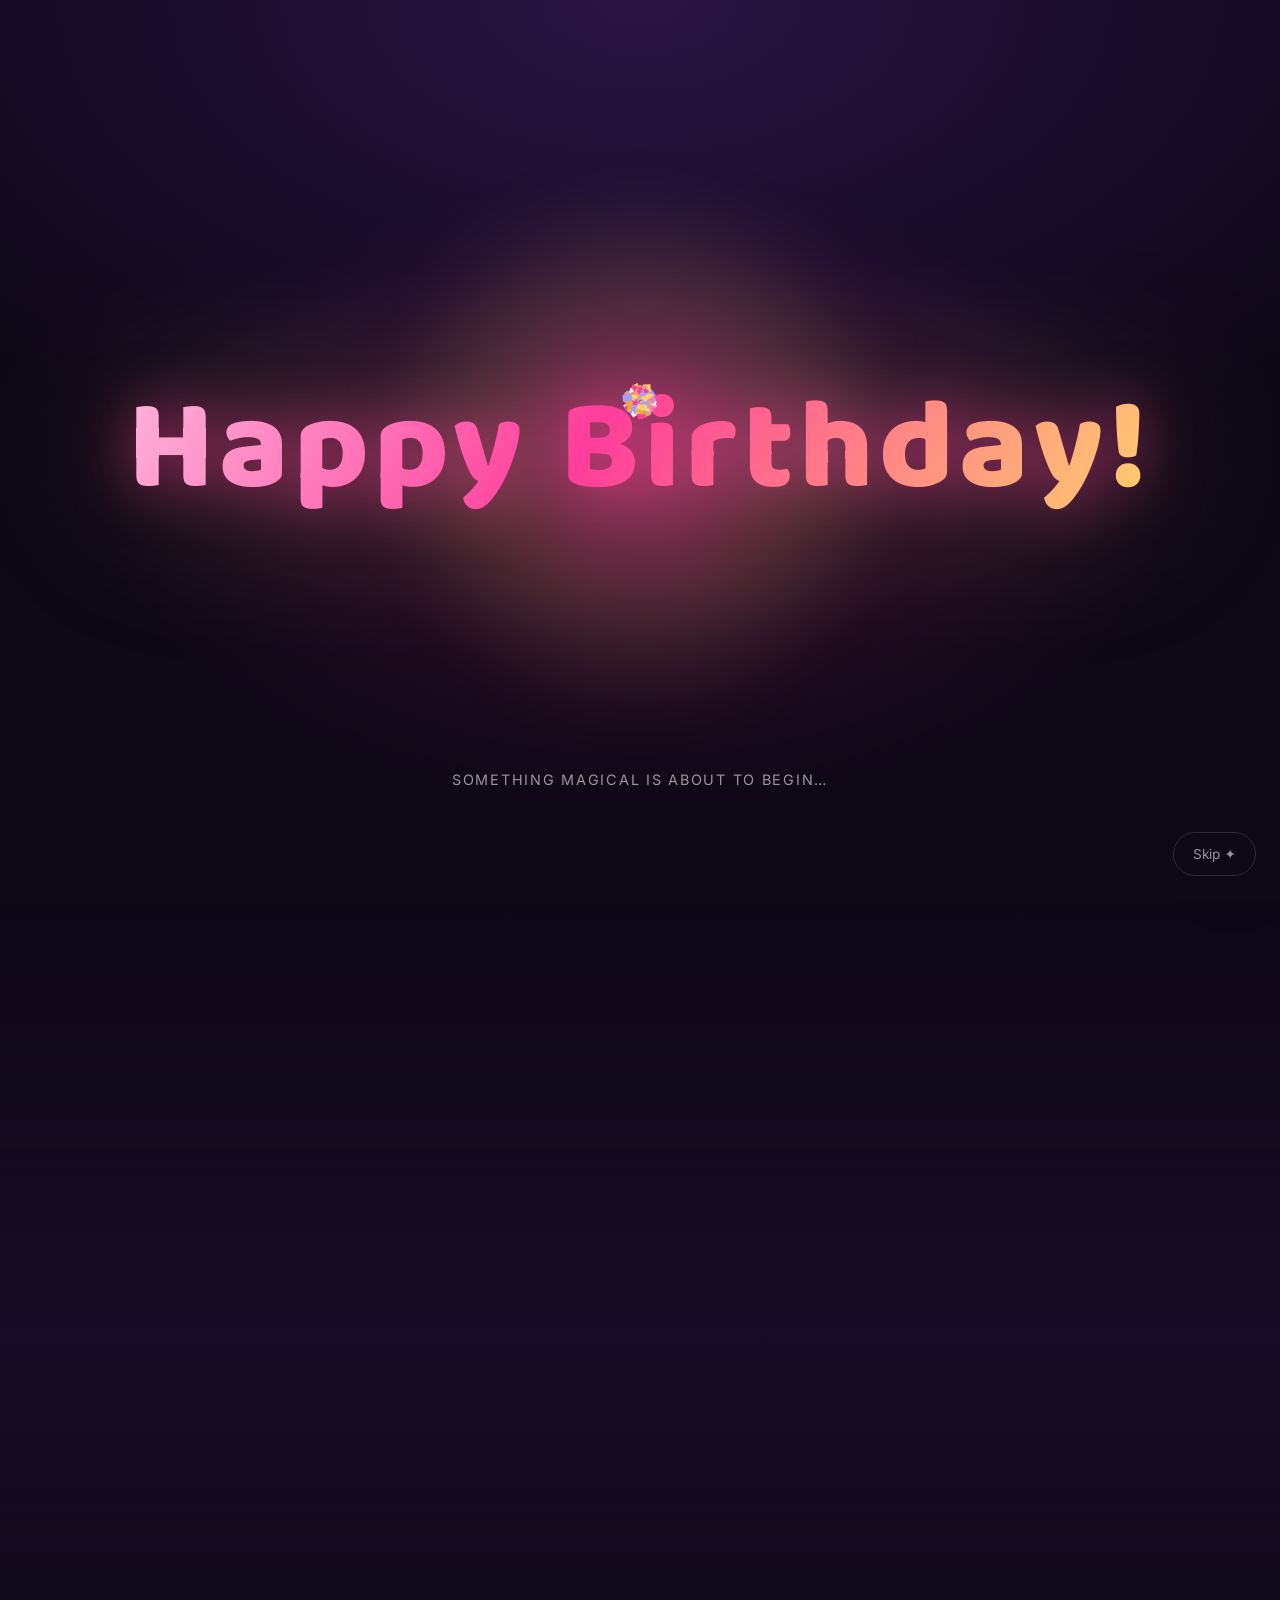
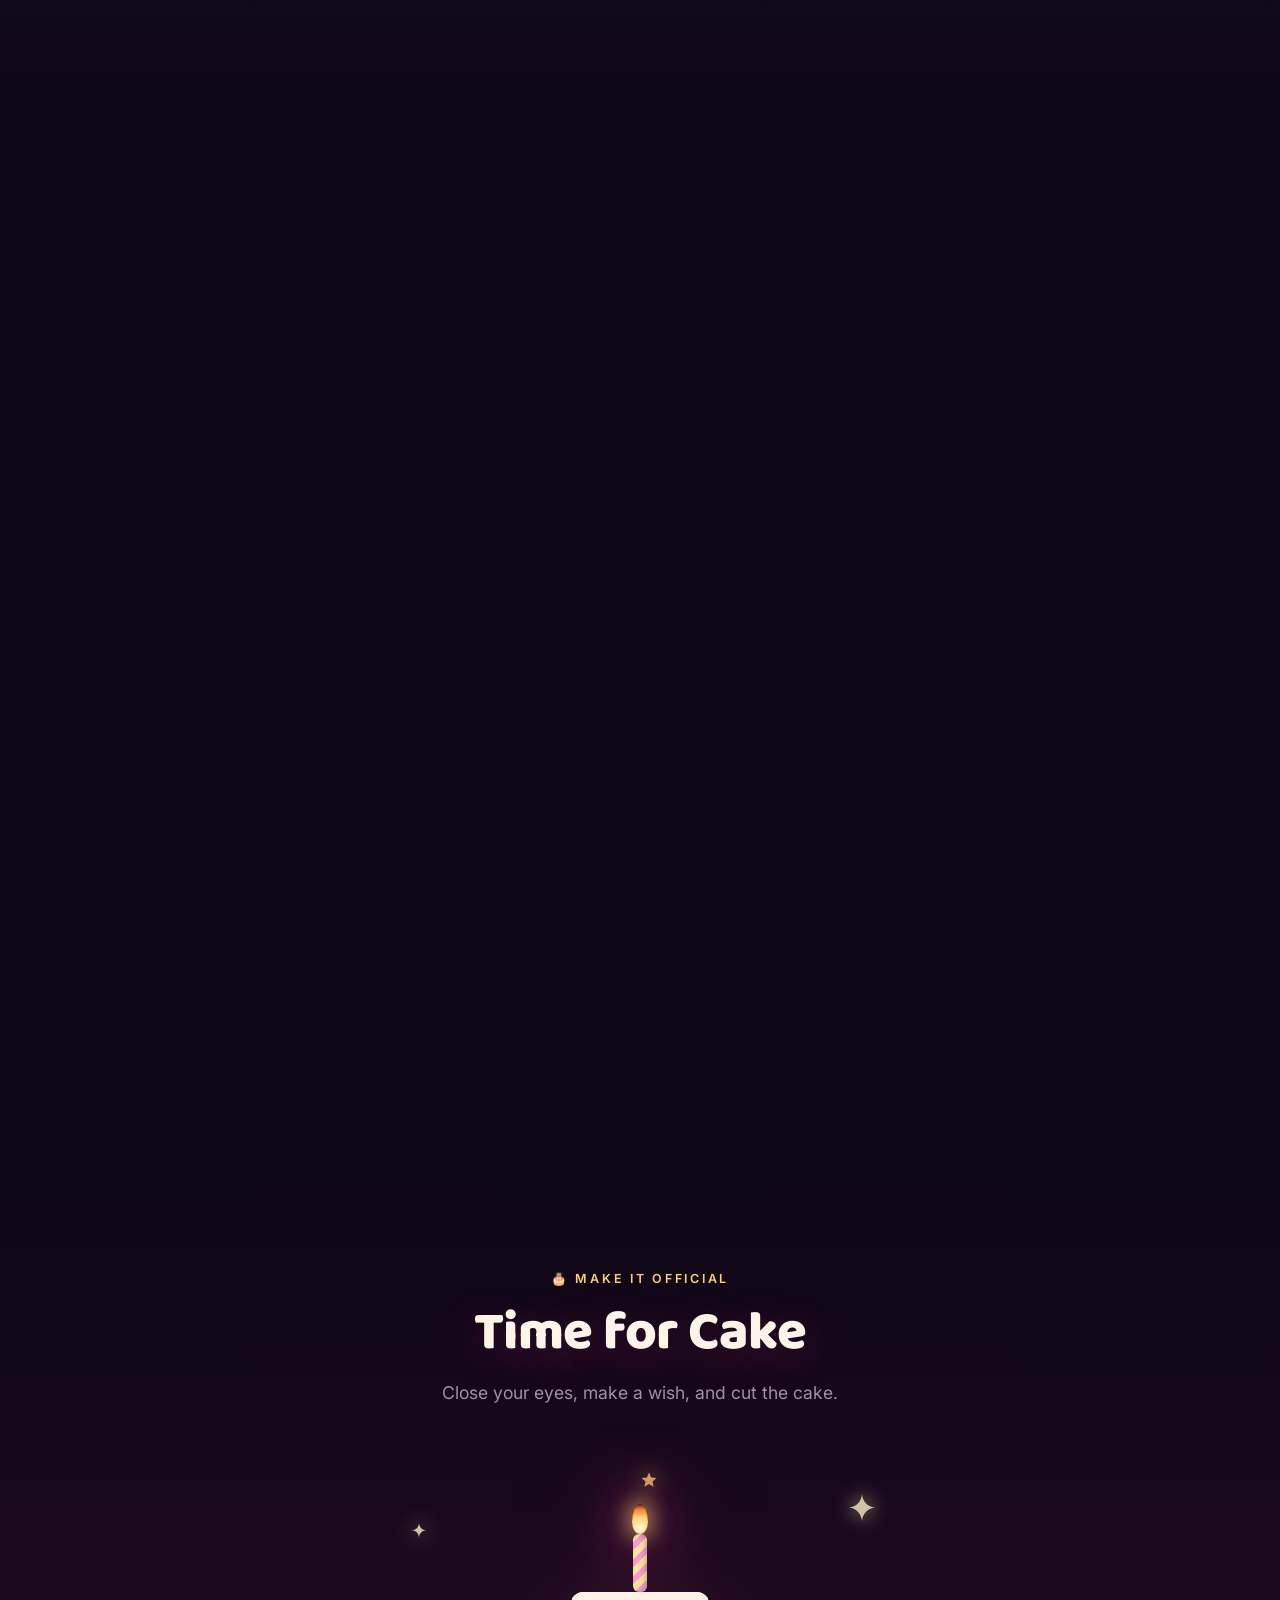
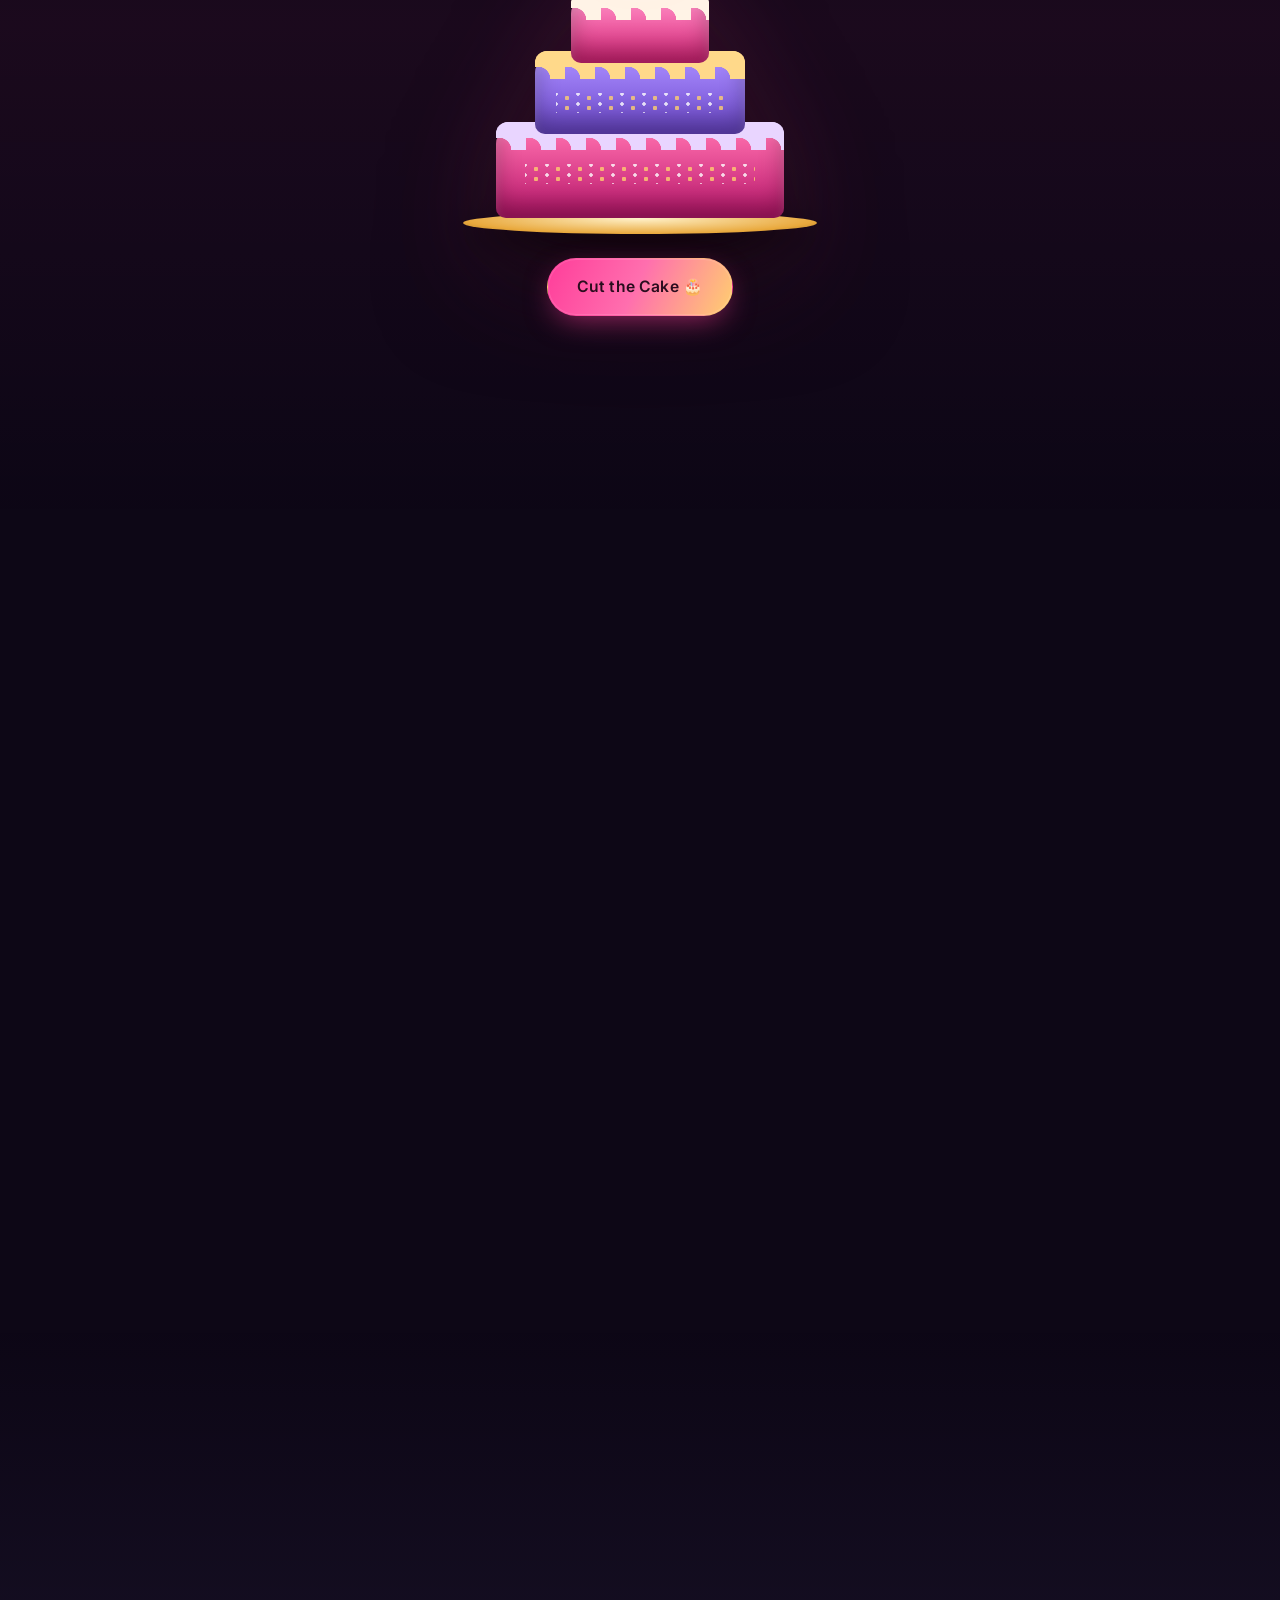
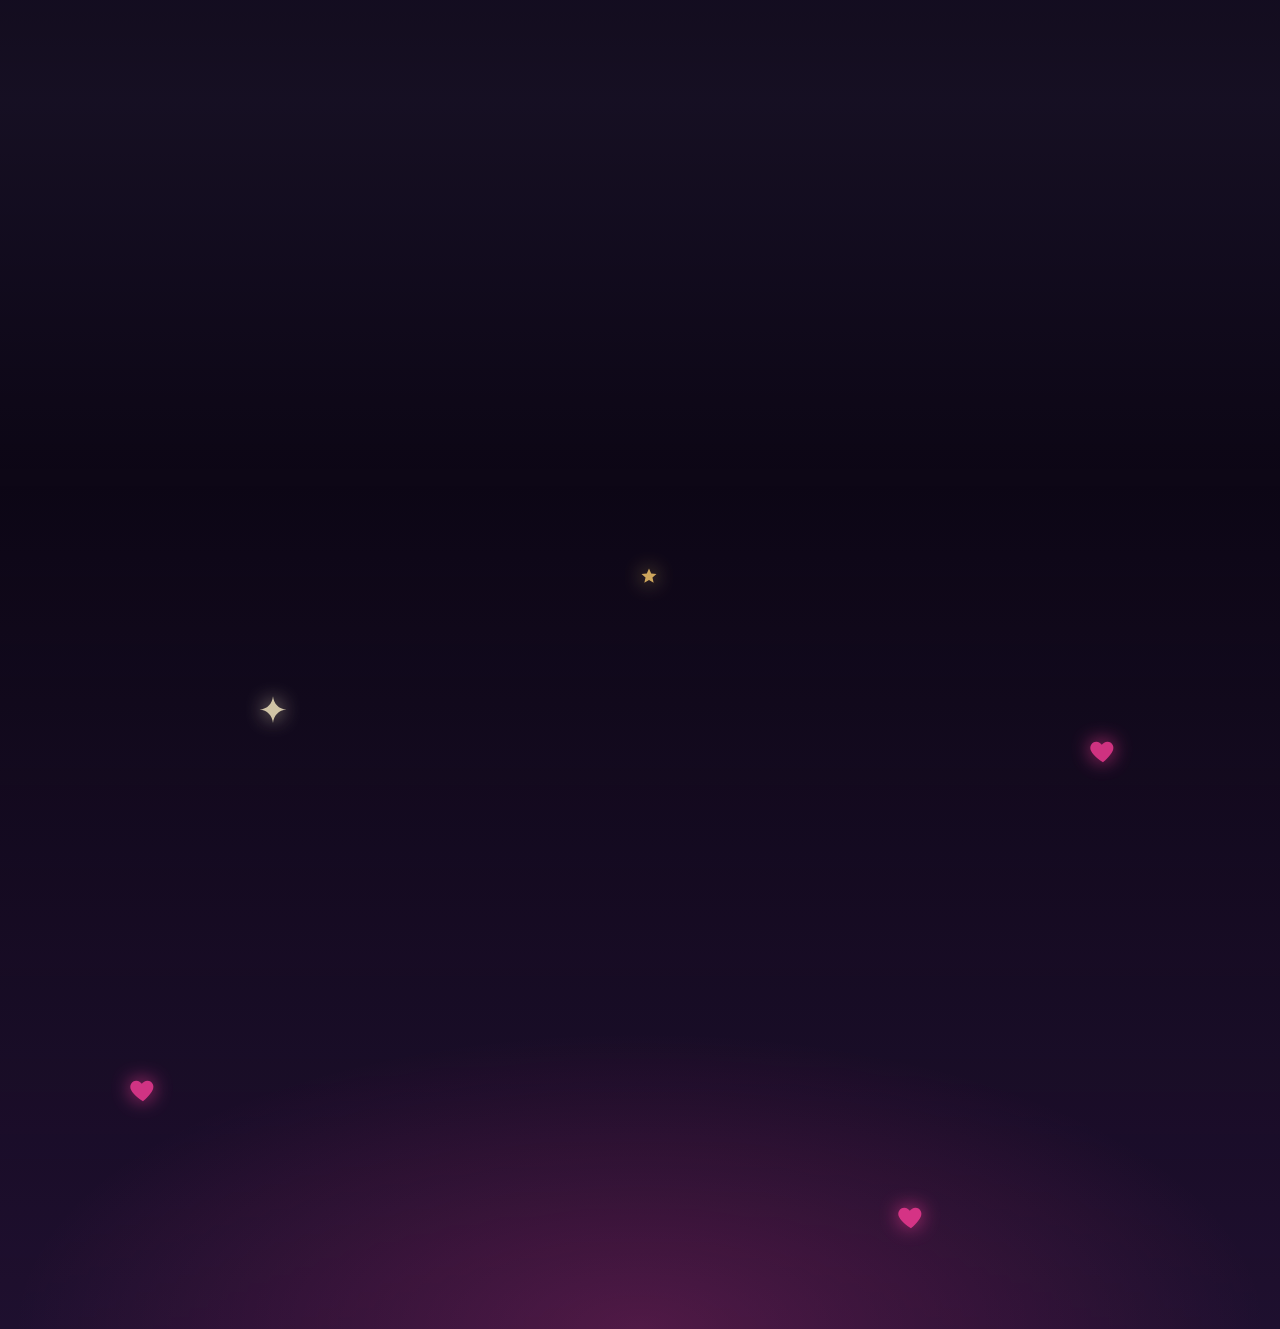
==== commit f9e68de1: "Add files via upload" ====
--- a/index.html
+++ b/index.html
@@ -1,325 +1,324 @@
-<!DOCTYPE html>
-<html lang="en">
-<head>
-  <meta charset="UTF-8">
-  <meta name="viewport" content="width=device-width, initial-scale=1.0">
-  <meta name="description" content="A premium pink-and-gold fairy-tale birthday surprise under a dreamy purple midnight sky.">
-  <meta name="theme-color" content="#120a1f">
-  <title>Happy Birthday ✦ A Fairy-Tale Surprise</title>
-
-  <!-- Fonts: Baloo 2 (headings) + Inter (body) -->
-  <link rel="preconnect" href="https://fonts.googleapis.com">
-  <link rel="preconnect" href="https://fonts.gstatic.com" crossorigin>
-  <link href="https://fonts.googleapis.com/css2?family=Baloo+2:wght@500;600;700;800&family=Inter:wght@300;400;500;600&display=swap" rel="stylesheet">
-
-  <link rel="stylesheet" href="style.css">
-</head>
-<body>
-
-  <!-- ============================================================
-       SVG SPRITE — reusable decorations (sparkle, star, heart, swirl, bow)
-       ============================================================ -->
-  <svg width="0" height="0" style="position:absolute" aria-hidden="true" focusable="false">
-    <defs>
-      <symbol id="ico-sparkle" viewBox="0 0 24 24">
-        <path d="M12 1.5c.6 5.5 4 8.9 9.5 9.5-5.5.6-8.9 4-9.5 9.5-.6-5.5-4-8.9-9.5-9.5 5.5-.6 8.9-4 9.5-9.5z" fill="currentColor"/>
-      </symbol>
-      <symbol id="ico-star" viewBox="0 0 24 24">
-        <path d="M12 2l2.9 6.6 7.1.7-5.4 4.8 1.6 7L12 17.4 5.8 21.1l1.6-7L2 9.3l7.1-.7L12 2z" fill="currentColor"/>
-      </symbol>
-      <symbol id="ico-heart" viewBox="0 0 24 24">
-        <path d="M12 21s-7.5-4.6-9.6-9.2C.8 8.2 3 4.5 6.6 4.5c2 0 3.6 1.1 4.4 2.5 1-1.4 2.6-2.5 4.6-2.5 3.6 0 5.8 3.7 4.2 7.3C17.6 16.4 12 21 12 21z" fill="currentColor"/>
-      </symbol>
-      <symbol id="ico-swirl" viewBox="0 0 200 80">
-        <path d="M4 60c30-40 60-40 80-10s40 30 60 10 40-30 52-5" fill="none" stroke="currentColor" stroke-width="2.5" stroke-linecap="round"/>
-        <circle cx="196" cy="55" r="3" fill="currentColor"/>
-        <circle cx="4" cy="60" r="3" fill="currentColor"/>
-      </symbol>
-      <symbol id="ico-bow" viewBox="0 0 64 40">
-        <path d="M32 20C22 8 6 4 4 12c-2 9 14 16 28 8zm0 0c10-12 26-16 28-8 2 9-14 16-28 8z" fill="currentColor" opacity=".9"/>
-        <path d="M32 20c-6 4-10 12-8 18M32 20c6 4 10 12 8 18" stroke="currentColor" stroke-width="3" fill="none" stroke-linecap="round"/>
-        <circle cx="32" cy="20" r="5" fill="#ffd98a"/>
-      </symbol>
-      <symbol id="ico-butterfly" viewBox="0 0 64 64">
-        <path d="M32 30C24 12 6 8 4 20c-2 10 10 18 26 16zM32 30c8-18 26-22 28-10 2 10-10 18-26 16z" fill="currentColor" opacity=".95"/>
-        <path d="M32 34c-8-2-20 4-18 12 2 8 14 6 18-6zm0 0c8-2 20 4 18 12-2 8-14 6-18-6z" fill="currentColor" opacity=".7"/>
-        <path d="M32 26v20M30 24l-4-8M34 24l4-8" stroke="#ffd98a" stroke-width="2" stroke-linecap="round"/>
-      </symbol>
-    </defs>
-  </svg>
-
-  <!-- ============================================================
-       CINEMATIC BACKGROUND (fixed, multi-layer)
-       ============================================================ -->
-  <div class="sky" aria-hidden="true">
-    <div class="sky__aurora"></div>
-    <div class="sky__orb sky__orb--pink"></div>
-    <div class="sky__orb sky__orb--violet"></div>
-    <div class="sky__orb sky__orb--gold"></div>
-    <canvas id="stars-canvas" class="sky__stars"></canvas>
-  </div>
-
-  <!-- ============================================================
-       1. CINEMATIC COUNTDOWN (full-screen overlay)
-       ============================================================ -->
-  <div id="countdown" class="countdown" role="dialog" aria-label="Birthday countdown" aria-live="polite">
-    <div class="countdown__glow"></div>
-    <div id="countdown-number" class="countdown__number">3</div>
-    <p class="countdown__hint">Something magical is about to begin…</p>
-    <button id="countdown-skip" class="countdown__skip" type="button">Skip ✦</button>
-  </div>
-
-  <!-- ============================================================
-       MAIN CONTENT
-       ============================================================ -->
-  <main id="main" class="page">
-
-    <!-- ===================== 2. HERO ===================== -->
-    <section id="hero-section" class="hero section">
-      <!-- Decorations -->
-      <div class="hero__deco" aria-hidden="true">
-        <div class="balloon balloon--pink" style="--x:6%;  --y:14%; --d:9s;  --dl:0s"></div>
-        <div class="balloon balloon--gold" style="--x:14%; --y:44%; --d:11s; --dl:-3s"></div>
-        <div class="balloon balloon--violet" style="--x:88%; --y:18%; --d:10s; --dl:-5s"></div>
-        <div class="balloon balloon--rose" style="--x:80%; --y:58%; --d:12s; --dl:-2s"></div>
-        <svg class="deco deco--butterfly" style="--x:24%; --y:22%"><use href="#ico-butterfly"/></svg>
-        <svg class="deco deco--heart" style="--x:72%; --y:12%"><use href="#ico-heart"/></svg>
-        <svg class="deco deco--sparkle" style="--x:60%; --y:80%; --d:4s"><use href="#ico-sparkle"/></svg>
-        <svg class="deco deco--sparkle deco--small" style="--x:30%; --y:70%; --d:5s; --dl:-2s"><use href="#ico-sparkle"/></svg>
-        <svg class="deco deco--star" style="--x:92%; --y:82%; --d:6s"><use href="#ico-star"/></svg>
-        <svg class="deco deco--swirl" style="--x:50%; --y:92%"><use href="#ico-swirl"/></svg>
-      </div>
-
-      <div class="hero__inner container">
-        <div class="hero__text reveal">
-          <p class="eyebrow">✦ TONIGHT IS ALL ABOUT YOU ✦</p>
-          <h1 class="hero__title">
-            Happy Birthday,<br>
-            <span class="glow-pink" data-bind="name">Birthday Girl</span>!
-          </h1>
-          <p class="hero__lead" data-bind="heroIntro">
-            Tonight the sky is a little more purple, the stars a little more gold,
-            and every wish is a little more likely to come true — because it's your day.
-          </p>
-          <div class="hero__actions">
-            <a href="#letter-section" class="btn btn--primary" id="start-surprise-btn">Start the Surprise ✦</a>
-            <button type="button" class="btn btn--secondary" id="make-wish-btn">Make a Wish ♡</button>
-          </div>
-        </div>
-
-        <figure class="hero__photo reveal reveal--delay">
-          <div class="photo-frame">
-            <div class="photo-frame__ring"></div>
-            <div class="photo-frame__inner">
-              <!-- 📸 Replace assets/images/hero.jpg with your main photo -->
-              <img src="images/hero.jpg" alt="The birthday girl" class="photo-frame__img" data-placeholder="hero">
-              <div class="photo-placeholder" aria-hidden="true">
-                <svg class="photo-placeholder__icon"><use href="#ico-heart"/></svg>
-                <span>Add <code>assets/images/hero.jpg</code></span>
-              </div>
-            </div>
-            <svg class="photo-frame__bow" aria-hidden="true"><use href="#ico-bow"/></svg>
-          </div>
-        </figure>
-      </div>
-
-      <a href="#letter-section" class="scroll-cue" aria-label="Scroll to the birthday letter">
-        <span></span>
-      </a>
-    </section>
-
-    <!-- ===================== 3. BIRTHDAY LETTER ===================== -->
-    <section id="letter-section" class="section section--letter">
-      <div class="container narrow">
-        <header class="section__head reveal">
-          <p class="eyebrow">💌 A SECRET MESSAGE</p>
-          <h2 class="section__title">Open Your Birthday Letter</h2>
-          <p class="section__sub">Tap the envelope. Something soft is waiting inside.</p>
-        </header>
-
-        <div class="envelope-stage reveal">
-          <button id="envelope" class="envelope" type="button" aria-expanded="false" aria-controls="letter-paper" aria-label="Open the birthday letter">
-            <div class="envelope__back"></div>
-            <div class="envelope__letter" id="letter-paper" aria-hidden="true">
-              <div class="letter">
-                <svg class="letter__swirl letter__swirl--top" aria-hidden="true"><use href="#ico-swirl"/></svg>
-                <div class="letter__body" data-bind="letter">
-                  <!-- Letter text is injected from app.js (birthdayData.letter) -->
-                </div>
-                <svg class="letter__swirl letter__swirl--bottom" aria-hidden="true"><use href="#ico-swirl"/></svg>
-              </div>
-            </div>
-            <div class="envelope__pocket"></div>
-            <div class="envelope__flap"></div>
-            <div class="envelope__seal">
-              <svg aria-hidden="true"><use href="#ico-heart"/></svg>
-            </div>
-          </button>
-          <p class="envelope__cta" id="envelope-cta">Click to open ✦</p>
-        </div>
-      </div>
-    </section>
-
-    <!-- ===================== 4. THINGS THAT REMIND ME OF YOU ===================== -->
-    <section id="reminders-section" class="section section--reminders">
-      <div class="container">
-        <header class="section__head reveal">
-          <p class="eyebrow">✦ LITTLE THINGS</p>
-          <h2 class="section__title">Things That Remind Me of You</h2>
-          <p class="section__sub">Six tiny pieces of you. Tap each one to reveal a note.</p>
-        </header>
-
-        <!-- Cards are rendered from birthdayData.reminders in js/app.js -->
-        <div id="reminder-grid" class="reminder-grid"></div>
-      </div>
-    </section>
-
-    <!-- ===================== 5. INTERACTIVE CAKE ===================== -->
-    <section id="cake-section" class="section section--cake">
-      <div class="container narrow">
-        <header class="section__head reveal">
-          <p class="eyebrow">🎂 MAKE IT OFFICIAL</p>
-          <h2 class="section__title">Time for Cake</h2>
-          <p class="section__sub">Close your eyes, make a wish, and cut the cake.</p>
-        </header>
-
-        <div class="cake-stage reveal" id="cake-stage">
-          <div class="cake-sparkles" aria-hidden="true">
-            <svg class="deco deco--sparkle deco--small" style="--x:22%; --y:10%; --d:3.5s"><use href="#ico-sparkle"/></svg>
-            <svg class="deco deco--sparkle" style="--x:75%; --y:4%; --d:4.5s; --dl:-1s"><use href="#ico-sparkle"/></svg>
-            <svg class="deco deco--star deco--small" style="--x:50%; --y:0%; --d:5s; --dl:-2s"><use href="#ico-star"/></svg>
-          </div>
-
-          <div class="cake" id="cake" role="img" aria-label="A three-layer pink and purple birthday cake with a lit candle">
-            <div class="cake__candle">
-              <div class="cake__flame"></div>
-              <div class="cake__smoke"></div>
-              <div class="cake__wax"></div>
-            </div>
-            <div class="cake__layer cake__layer--top">
-              <div class="cake__icing"></div>
-            </div>
-            <div class="cake__layer cake__layer--mid">
-              <div class="cake__icing"></div>
-            </div>
-            <div class="cake__layer cake__layer--base">
-              <div class="cake__icing"></div>
-            </div>
-            <div class="cake__plate"></div>
-            <div class="cake__knife" aria-hidden="true"></div>
-          </div>
-
-          <div class="cake__actions">
-            <button type="button" class="btn btn--primary" id="cut-cake-btn">Cut the Cake 🎂</button>
-          </div>
-          <p class="cake__message" id="cake-message" aria-live="polite" data-bind="cakeMessage"></p>
-        </div>
-      </div>
-    </section>
-
-    <!-- ===================== 6. MEMORIES GALLERY ===================== -->
-    <section id="memories-section" class="section section--memories">
-      <div class="container">
-        <header class="section__head reveal">
-          <p class="eyebrow">📷 MEMORY LANE</p>
-          <h2 class="section__title">Moments Worth Keeping</h2>
-          <p class="section__sub">A few polaroids from the story so far. Tap to see them big.</p>
-        </header>
-
-        <!-- Polaroids are rendered from birthdayData.memories in js/app.js -->
-        <div id="gallery" class="gallery"></div>
-      </div>
-    </section>
-
-    <!-- ===================== 7. GIFT SURPRISE ===================== -->
-    <section id="gift-section" class="section section--gift">
-      <div class="container narrow">
-        <header class="section__head reveal">
-          <p class="eyebrow">🎁 ONE MORE THING</p>
-          <h2 class="section__title">A Little Gift For You</h2>
-          <p class="section__sub">Go on. Open it.</p>
-        </header>
-
-        <div class="gift-stage reveal">
-          <button id="gift" class="gift" type="button" aria-label="Open the gift box" aria-expanded="false" aria-controls="gift-panel">
-            <div class="gift__glow"></div>
-            <div class="gift__lid">
-              <svg class="gift__bow" aria-hidden="true"><use href="#ico-bow"/></svg>
-              <div class="gift__ribbon-v"></div>
-            </div>
-            <div class="gift__box">
-              <div class="gift__ribbon-v"></div>
-              <div class="gift__ribbon-h"></div>
-            </div>
-            <div class="gift__burst" aria-hidden="true">
-              <svg><use href="#ico-sparkle"/></svg>
-              <svg><use href="#ico-heart"/></svg>
-              <svg><use href="#ico-star"/></svg>
-              <svg><use href="#ico-sparkle"/></svg>
-              <svg><use href="#ico-heart"/></svg>
-            </div>
-          </button>
-          <p class="gift__cta" id="gift-cta">Tap the gift ✦</p>
-
-          <div id="gift-panel" class="gift-panel glass" aria-hidden="true">
-            <svg class="gift-panel__sparkle" aria-hidden="true"><use href="#ico-sparkle"/></svg>
-            <h3 class="gift-panel__title" data-bind="giftTitle">You deserve beautiful things ✨</h3>
-            <p class="gift-panel__text" data-bind="giftMessage"></p>
-
-            <!-- 🎁 EDITABLE SURPRISE AREA: gift code / link / personal note (filled from birthdayData.giftExtra) -->
-            <div class="gift-panel__extra" id="gift-extra"></div>
-          </div>
-        </div>
-      </div>
-    </section>
-
-    <!-- ===================== 8. FINAL MESSAGE ===================== -->
-    <section id="final-section" class="section section--final">
-      <div class="final__hearts" aria-hidden="true">
-        <svg class="deco deco--heart deco--small" style="--x:10%; --y:70%; --d:8s"><use href="#ico-heart"/></svg>
-        <svg class="deco deco--heart" style="--x:85%; --y:30%; --d:9s; --dl:-3s"><use href="#ico-heart"/></svg>
-        <svg class="deco deco--heart deco--small" style="--x:70%; --y:85%; --d:7s; --dl:-5s"><use href="#ico-heart"/></svg>
-        <svg class="deco deco--sparkle" style="--x:20%; --y:25%; --d:4s; --dl:-1s"><use href="#ico-sparkle"/></svg>
-        <svg class="deco deco--star deco--small" style="--x:50%; --y:10%; --d:6s"><use href="#ico-star"/></svg>
-      </div>
-      <div class="container narrow final__inner reveal">
-        <p class="eyebrow">✦ A LITTLE FAIRY-TALE FOR ONE VERY SPECIAL PERSON ✦</p>
-        <h2 class="final__title glow-pink">Happy Birthday! ♡</h2>
-        <p class="final__text" data-bind="finalMessage"></p>
-        <button type="button" class="btn btn--primary" id="replay-btn">Replay the Magic ✦</button>
-        <p class="final__sign" data-bind="signature"></p>
-      </div>
-    </section>
-
-  </main>
-
-  <!-- ============================================================
-       FLOATING MUSIC BUTTON
-       ============================================================ -->
-  <button id="music-btn" class="music-btn glass" type="button" aria-label="Play birthday music" aria-pressed="false">
-    <span class="music-btn__icon">♪</span>
-    <span class="music-btn__bars" aria-hidden="true"><i></i><i></i><i></i></span>
-  </button>
-  <!-- 🎵 Replace birthday-song.mp3 with your song -->
-  <audio id="bg-music" src="birthday-song.mp3" loop preload="none"></audio>
-
-  <!-- Toast for small messages (e.g. missing audio) -->
-  <div id="toast" class="toast glass" role="status" aria-live="polite"></div>
-
-  <!-- ============================================================
-       LIGHTBOX MODAL
-       ============================================================ -->
-  <div id="lightbox" class="lightbox" role="dialog" aria-modal="true" aria-label="Photo preview" aria-hidden="true">
-    <button type="button" class="lightbox__close" id="lightbox-close" aria-label="Close photo">✕</button>
-    <figure class="lightbox__figure">
-      <img id="lightbox-img" class="lightbox__img" src="" alt="">
-      <figcaption id="lightbox-caption" class="lightbox__caption"></figcaption>
-    </figure>
-  </div>
-
-  <!-- Confetti canvas (drawn only during celebrations) -->
-  <canvas id="confetti-canvas" class="confetti-canvas" aria-hidden="true"></canvas>
-
-  <script src="app.js"></script>
-</body>
-</html>
+<!DOCTYPE html>
+<html lang="en">
+<head>
+  <meta charset="UTF-8">
+  <meta name="viewport" content="width=device-width, initial-scale=1.0">
+  <meta name="description" content="A premium pink-and-gold fairy-tale birthday surprise under a dreamy purple midnight sky.">
+  <meta name="theme-color" content="#120a1f">
+  <title>Happy Birthday ✦ A Fairy-Tale Surprise</title>
+
+  <!-- Fonts: Baloo 2 (headings) + Inter (body) -->
+  <link rel="preconnect" href="https://fonts.googleapis.com">
+  <link rel="preconnect" href="https://fonts.gstatic.com" crossorigin>
+  <link href="https://fonts.googleapis.com/css2?family=Baloo+2:wght@500;600;700;800&family=Inter:wght@300;400;500;600&display=swap" rel="stylesheet">
+
+  <link rel="stylesheet" href="style.css">
+</head>
+<body>
+
+  <!-- ============================================================
+       SVG SPRITE — reusable decorations (sparkle, star, heart, swirl, bow)
+       ============================================================ -->
+  <svg width="0" height="0" style="position:absolute" aria-hidden="true" focusable="false">
+    <defs>
+      <symbol id="ico-sparkle" viewBox="0 0 24 24">
+        <path d="M12 1.5c.6 5.5 4 8.9 9.5 9.5-5.5.6-8.9 4-9.5 9.5-.6-5.5-4-8.9-9.5-9.5 5.5-.6 8.9-4 9.5-9.5z" fill="currentColor"/>
+      </symbol>
+      <symbol id="ico-star" viewBox="0 0 24 24">
+        <path d="M12 2l2.9 6.6 7.1.7-5.4 4.8 1.6 7L12 17.4 5.8 21.1l1.6-7L2 9.3l7.1-.7L12 2z" fill="currentColor"/>
+      </symbol>
+      <symbol id="ico-heart" viewBox="0 0 24 24">
+        <path d="M12 21s-7.5-4.6-9.6-9.2C.8 8.2 3 4.5 6.6 4.5c2 0 3.6 1.1 4.4 2.5 1-1.4 2.6-2.5 4.6-2.5 3.6 0 5.8 3.7 4.2 7.3C17.6 16.4 12 21 12 21z" fill="currentColor"/>
+      </symbol>
+      <symbol id="ico-swirl" viewBox="0 0 200 80">
+        <path d="M4 60c30-40 60-40 80-10s40 30 60 10 40-30 52-5" fill="none" stroke="currentColor" stroke-width="2.5" stroke-linecap="round"/>
+        <circle cx="196" cy="55" r="3" fill="currentColor"/>
+        <circle cx="4" cy="60" r="3" fill="currentColor"/>
+      </symbol>
+      <symbol id="ico-bow" viewBox="0 0 64 40">
+        <path d="M32 20C22 8 6 4 4 12c-2 9 14 16 28 8zm0 0c10-12 26-16 28-8 2 9-14 16-28 8z" fill="currentColor" opacity=".9"/>
+        <path d="M32 20c-6 4-10 12-8 18M32 20c6 4 10 12 8 18" stroke="currentColor" stroke-width="3" fill="none" stroke-linecap="round"/>
+        <circle cx="32" cy="20" r="5" fill="#ffd98a"/>
+      </symbol>
+      <symbol id="ico-butterfly" viewBox="0 0 64 64">
+        <path d="M32 30C24 12 6 8 4 20c-2 10 10 18 26 16zM32 30c8-18 26-22 28-10 2 10-10 18-26 16z" fill="currentColor" opacity=".95"/>
+        <path d="M32 34c-8-2-20 4-18 12 2 8 14 6 18-6zm0 0c8-2 20 4 18 12-2 8-14 6-18-6z" fill="currentColor" opacity=".7"/>
+        <path d="M32 26v20M30 24l-4-8M34 24l4-8" stroke="#ffd98a" stroke-width="2" stroke-linecap="round"/>
+      </symbol>
+    </defs>
+  </svg>
+
+  <!-- ============================================================
+       CINEMATIC BACKGROUND (fixed, multi-layer)
+       ============================================================ -->
+  <div class="sky" aria-hidden="true">
+    <div class="sky__aurora"></div>
+    <div class="sky__orb sky__orb--pink"></div>
+    <div class="sky__orb sky__orb--violet"></div>
+    <div class="sky__orb sky__orb--gold"></div>
+    <canvas id="stars-canvas" class="sky__stars"></canvas>
+  </div>
+
+  <!-- ============================================================
+       1. CINEMATIC COUNTDOWN (full-screen overlay)
+       ============================================================ -->
+  <div id="countdown" class="countdown" role="dialog" aria-label="Birthday countdown" aria-live="polite">
+    <div class="countdown__glow"></div>
+    <div id="countdown-number" class="countdown__number">3</div>
+    <p class="countdown__hint">Something magical is about to begin…</p>
+    <button id="countdown-skip" class="countdown__skip" type="button">Skip ✦</button>
+  </div>
+
+  <!-- ============================================================
+       MAIN CONTENT
+       ============================================================ -->
+  <main id="main" class="page">
+
+    <!-- ===================== 2. HERO ===================== -->
+    <section id="hero-section" class="hero section">
+      <!-- Decorations -->
+      <div class="hero__deco" aria-hidden="true">
+        <div class="balloon balloon--pink" style="--x:6%;  --y:14%; --d:9s;  --dl:0s"></div>
+        <div class="balloon balloon--gold" style="--x:14%; --y:44%; --d:11s; --dl:-3s"></div>
+        <div class="balloon balloon--violet" style="--x:88%; --y:18%; --d:10s; --dl:-5s"></div>
+        <div class="balloon balloon--rose" style="--x:80%; --y:58%; --d:12s; --dl:-2s"></div>
+        <svg class="deco deco--butterfly" style="--x:24%; --y:22%"><use href="#ico-butterfly"/></svg>
+        <svg class="deco deco--heart" style="--x:72%; --y:12%"><use href="#ico-heart"/></svg>
+        <svg class="deco deco--sparkle" style="--x:60%; --y:80%; --d:4s"><use href="#ico-sparkle"/></svg>
+        <svg class="deco deco--sparkle deco--small" style="--x:30%; --y:70%; --d:5s; --dl:-2s"><use href="#ico-sparkle"/></svg>
+        <svg class="deco deco--star" style="--x:92%; --y:82%; --d:6s"><use href="#ico-star"/></svg>
+        <svg class="deco deco--swirl" style="--x:50%; --y:92%"><use href="#ico-swirl"/></svg>
+      </div>
+
+      <div class="hero__inner container">
+        <div class="hero__text reveal">
+          <p class="eyebrow">✦ TONIGHT IS ALL ABOUT YOU ✦</p>
+          <h1 class="hero__title">
+            Happy Birthday,<br>
+            <span class="glow-pink" data-bind="name">Birthday Girl</span>!
+          </h1>
+          <p class="hero__lead" data-bind="heroIntro">
+            Tonight the sky is a little more purple, the stars a little more gold,
+            and every wish is a little more likely to come true — because it's your day.
+          </p>
+          <div class="hero__actions">
+            <a href="#letter-section" class="btn btn--primary" id="start-surprise-btn">Start the Surprise ✦</a>
+            <button type="button" class="btn btn--secondary" id="make-wish-btn">Make a Wish ♡</button>
+          </div>
+        </div>
+
+        <figure class="hero__photo reveal reveal--delay">
+          <div class="photo-frame">
+            <div class="photo-frame__ring"></div>
+            <div class="photo-frame__inner">
+              <img src="negi-b-day.jpg" alt="The birthday girl" class="photo-frame__img" data-placeholder="hero">
+              <div class="photo-placeholder" aria-hidden="true">
+                <svg class="photo-placeholder__icon"><use href="#ico-heart"/></svg>
+                <span>Birthday photo</span>
+              </div>
+            </div>
+            <svg class="photo-frame__bow" aria-hidden="true"><use href="#ico-bow"/></svg>
+          </div>
+        </figure>
+      </div>
+
+      <a href="#letter-section" class="scroll-cue" aria-label="Scroll to the birthday letter">
+        <span></span>
+      </a>
+    </section>
+
+    <!-- ===================== 3. BIRTHDAY LETTER ===================== -->
+    <section id="letter-section" class="section section--letter">
+      <div class="container narrow">
+        <header class="section__head reveal">
+          <p class="eyebrow">💌 A SECRET MESSAGE</p>
+          <h2 class="section__title">Open Your Birthday Letter</h2>
+          <p class="section__sub">Tap the envelope. Something soft is waiting inside.</p>
+        </header>
+
+        <div class="envelope-stage reveal">
+          <button id="envelope" class="envelope" type="button" aria-expanded="false" aria-controls="letter-paper" aria-label="Open the birthday letter">
+            <div class="envelope__back"></div>
+            <div class="envelope__letter" id="letter-paper" aria-hidden="true">
+              <div class="letter">
+                <svg class="letter__swirl letter__swirl--top" aria-hidden="true"><use href="#ico-swirl"/></svg>
+                <div class="letter__body" data-bind="letter">
+                  <!-- Letter text is injected from app.js (birthdayData.letter) -->
+                </div>
+                <svg class="letter__swirl letter__swirl--bottom" aria-hidden="true"><use href="#ico-swirl"/></svg>
+              </div>
+            </div>
+            <div class="envelope__pocket"></div>
+            <div class="envelope__flap"></div>
+            <div class="envelope__seal">
+              <svg aria-hidden="true"><use href="#ico-heart"/></svg>
+            </div>
+          </button>
+          <p class="envelope__cta" id="envelope-cta">Click to open ✦</p>
+        </div>
+      </div>
+    </section>
+
+    <!-- ===================== 4. THINGS THAT REMIND ME OF YOU ===================== -->
+    <section id="reminders-section" class="section section--reminders">
+      <div class="container">
+        <header class="section__head reveal">
+          <p class="eyebrow">✦ LITTLE THINGS</p>
+          <h2 class="section__title">Things That Remind Me of You</h2>
+          <p class="section__sub">Six tiny pieces of you. Tap each one to reveal a note.</p>
+        </header>
+
+        <!-- Cards are rendered from birthdayData.reminders in js/app.js -->
+        <div id="reminder-grid" class="reminder-grid"></div>
+      </div>
+    </section>
+
+    <!-- ===================== 5. INTERACTIVE CAKE ===================== -->
+    <section id="cake-section" class="section section--cake">
+      <div class="container narrow">
+        <header class="section__head reveal">
+          <p class="eyebrow">🎂 MAKE IT OFFICIAL</p>
+          <h2 class="section__title">Time for Cake</h2>
+          <p class="section__sub">Close your eyes, make a wish, and cut the cake.</p>
+        </header>
+
+        <div class="cake-stage reveal" id="cake-stage">
+          <div class="cake-sparkles" aria-hidden="true">
+            <svg class="deco deco--sparkle deco--small" style="--x:22%; --y:10%; --d:3.5s"><use href="#ico-sparkle"/></svg>
+            <svg class="deco deco--sparkle" style="--x:75%; --y:4%; --d:4.5s; --dl:-1s"><use href="#ico-sparkle"/></svg>
+            <svg class="deco deco--star deco--small" style="--x:50%; --y:0%; --d:5s; --dl:-2s"><use href="#ico-star"/></svg>
+          </div>
+
+          <div class="cake" id="cake" role="img" aria-label="A three-layer pink and purple birthday cake with a lit candle">
+            <div class="cake__candle">
+              <div class="cake__flame"></div>
+              <div class="cake__smoke"></div>
+              <div class="cake__wax"></div>
+            </div>
+            <div class="cake__layer cake__layer--top">
+              <div class="cake__icing"></div>
+            </div>
+            <div class="cake__layer cake__layer--mid">
+              <div class="cake__icing"></div>
+            </div>
+            <div class="cake__layer cake__layer--base">
+              <div class="cake__icing"></div>
+            </div>
+            <div class="cake__plate"></div>
+            <div class="cake__knife" aria-hidden="true"></div>
+          </div>
+
+          <div class="cake__actions">
+            <button type="button" class="btn btn--primary" id="cut-cake-btn">Cut the Cake 🎂</button>
+          </div>
+          <p class="cake__message" id="cake-message" aria-live="polite" data-bind="cakeMessage"></p>
+        </div>
+      </div>
+    </section>
+
+    <!-- ===================== 6. MEMORIES GALLERY ===================== -->
+    <section id="memories-section" class="section section--memories">
+      <div class="container">
+        <header class="section__head reveal">
+          <p class="eyebrow">📷 MEMORY LANE</p>
+          <h2 class="section__title">Moments Worth Keeping</h2>
+          <p class="section__sub">A few polaroids from the story so far. Tap to see them big.</p>
+        </header>
+
+        <!-- Polaroids are rendered from birthdayData.memories in js/app.js -->
+        <div id="gallery" class="gallery"></div>
+      </div>
+    </section>
+
+    <!-- ===================== 7. GIFT SURPRISE ===================== -->
+    <section id="gift-section" class="section section--gift">
+      <div class="container narrow">
+        <header class="section__head reveal">
+          <p class="eyebrow">🎁 ONE MORE THING</p>
+          <h2 class="section__title">A Little Gift For You</h2>
+          <p class="section__sub">Go on. Open it.</p>
+        </header>
+
+        <div class="gift-stage reveal">
+          <button id="gift" class="gift" type="button" aria-label="Open the gift box" aria-expanded="false" aria-controls="gift-panel">
+            <div class="gift__glow"></div>
+            <div class="gift__lid">
+              <svg class="gift__bow" aria-hidden="true"><use href="#ico-bow"/></svg>
+              <div class="gift__ribbon-v"></div>
+            </div>
+            <div class="gift__box">
+              <div class="gift__ribbon-v"></div>
+              <div class="gift__ribbon-h"></div>
+            </div>
+            <div class="gift__burst" aria-hidden="true">
+              <svg><use href="#ico-sparkle"/></svg>
+              <svg><use href="#ico-heart"/></svg>
+              <svg><use href="#ico-star"/></svg>
+              <svg><use href="#ico-sparkle"/></svg>
+              <svg><use href="#ico-heart"/></svg>
+            </div>
+          </button>
+          <p class="gift__cta" id="gift-cta">Tap the gift ✦</p>
+
+          <div id="gift-panel" class="gift-panel glass" aria-hidden="true">
+            <svg class="gift-panel__sparkle" aria-hidden="true"><use href="#ico-sparkle"/></svg>
+            <h3 class="gift-panel__title" data-bind="giftTitle">You deserve beautiful things ✨</h3>
+            <p class="gift-panel__text" data-bind="giftMessage"></p>
+
+            <!-- 🎁 EDITABLE SURPRISE AREA: gift code / link / personal note (filled from birthdayData.giftExtra) -->
+            <div class="gift-panel__extra" id="gift-extra"></div>
+          </div>
+        </div>
+      </div>
+    </section>
+
+    <!-- ===================== 8. FINAL MESSAGE ===================== -->
+    <section id="final-section" class="section section--final">
+      <div class="final__hearts" aria-hidden="true">
+        <svg class="deco deco--heart deco--small" style="--x:10%; --y:70%; --d:8s"><use href="#ico-heart"/></svg>
+        <svg class="deco deco--heart" style="--x:85%; --y:30%; --d:9s; --dl:-3s"><use href="#ico-heart"/></svg>
+        <svg class="deco deco--heart deco--small" style="--x:70%; --y:85%; --d:7s; --dl:-5s"><use href="#ico-heart"/></svg>
+        <svg class="deco deco--sparkle" style="--x:20%; --y:25%; --d:4s; --dl:-1s"><use href="#ico-sparkle"/></svg>
+        <svg class="deco deco--star deco--small" style="--x:50%; --y:10%; --d:6s"><use href="#ico-star"/></svg>
+      </div>
+      <div class="container narrow final__inner reveal">
+        <p class="eyebrow">✦ A LITTLE FAIRY-TALE FOR ONE VERY SPECIAL PERSON ✦</p>
+        <h2 class="final__title glow-pink">Happy Birthday! ♡</h2>
+        <p class="final__text" data-bind="finalMessage"></p>
+        <button type="button" class="btn btn--primary" id="replay-btn">Replay the Magic ✦</button>
+        <p class="final__sign" data-bind="signature"></p>
+      </div>
+    </section>
+
+  </main>
+
+  <!-- ============================================================
+       FLOATING MUSIC BUTTON
+       ============================================================ -->
+  <button id="music-btn" class="music-btn glass" type="button" aria-label="Play birthday music" aria-pressed="false">
+    <span class="music-btn__icon">♪</span>
+    <span class="music-btn__bars" aria-hidden="true"><i></i><i></i><i></i></span>
+  </button>
+  <!-- 🎵 Replace birthday-song.mp3 with your song -->
+  <audio id="bg-music" src="birthday-song.mp3" loop preload="none"></audio>
+
+  <!-- Toast for small messages (e.g. missing audio) -->
+  <div id="toast" class="toast glass" role="status" aria-live="polite"></div>
+
+  <!-- ============================================================
+       LIGHTBOX MODAL
+       ============================================================ -->
+  <div id="lightbox" class="lightbox" role="dialog" aria-modal="true" aria-label="Photo preview" aria-hidden="true">
+    <button type="button" class="lightbox__close" id="lightbox-close" aria-label="Close photo">✕</button>
+    <figure class="lightbox__figure">
+      <img id="lightbox-img" class="lightbox__img" src="" alt="">
+      <figcaption id="lightbox-caption" class="lightbox__caption"></figcaption>
+    </figure>
+  </div>
+
+  <!-- Confetti canvas (drawn only during celebrations) -->
+  <canvas id="confetti-canvas" class="confetti-canvas" aria-hidden="true"></canvas>
+
+  <script src="app.js"></script>
+</body>
+</html>
--- a/style.css
+++ b/style.css
@@ -1,1469 +1,1470 @@
-/* ==========================================================================
-   PREMIUM PINK FAIRY-TALE BIRTHDAY — style.css
-   Dark · Dreamy · Pink & Gold · Purple twilight
-   ========================================================================== */
-
-/* --------------------------------------------------------------------------
-   1. DESIGN TOKENS
-   -------------------------------------------------------------------------- */
-:root {
-  /* Backgrounds */
-  --night:      #0d0716;
-  --midnight:   #150b24;
-  --plum:       #241233;
-  --violet:     #3a1d55;
-
-  /* Accents */
-  --pink:       #ff3d9a;
-  --rose:       #ff7ab8;
-  --gold:       #ffcf6f;
-  --gold-deep:  #e9a93d;
-  --periwinkle: #a89cff;
-
-  /* Text */
-  --cream:      #fff4e8;
-  --text:       #f6e9f2;
-  --muted:      rgba(246, 233, 242, 0.62);
-
-  /* Glass */
-  --glass:        rgba(255, 255, 255, 0.07);
-  --glass-strong: rgba(255, 255, 255, 0.10);
-  --border:       rgba(255, 255, 255, 0.14);
-  --border-soft:  rgba(255, 255, 255, 0.08);
-
-  /* Effects */
-  --glow-pink: 0 0 40px rgba(255, 61, 154, 0.35);
-  --glow-gold: 0 0 40px rgba(255, 207, 111, 0.28);
-  --shadow:    0 30px 60px -20px rgba(0, 0, 0, 0.7);
-
-  /* Typography */
-  --font-head: "Baloo 2", system-ui, sans-serif;
-  --font-body: "Inter", system-ui, -apple-system, sans-serif;
-
-  /* Layout */
-  --radius-lg: 28px;
-  --radius-md: 20px;
-  --radius-sm: 14px;
-  --container: 1120px;
-  --ease: cubic-bezier(.22, .61, .36, 1);
-}
-
-/* --------------------------------------------------------------------------
-   2. RESET & BASE
-   -------------------------------------------------------------------------- */
-*, *::before, *::after { box-sizing: border-box; }
-
-html {
-  scroll-behavior: smooth;
-  -webkit-text-size-adjust: 100%;
-}
-
-body {
-  margin: 0;
-  font-family: var(--font-body);
-  font-weight: 400;
-  color: var(--text);
-  background: var(--night);
-  line-height: 1.65;
-  overflow-x: hidden;
-  -webkit-font-smoothing: antialiased;
-}
-
-body.is-locked { overflow: hidden; }
-
-img { display: block; max-width: 100%; }
-button { font: inherit; color: inherit; cursor: pointer; }
-a { color: inherit; }
-code {
-  font-family: ui-monospace, SFMono-Regular, Menlo, monospace;
-  font-size: .85em;
-  background: rgba(255,255,255,.08);
-  padding: .1em .4em;
-  border-radius: 6px;
-}
-
-:focus-visible {
-  outline: 2px solid var(--gold);
-  outline-offset: 4px;
-  border-radius: 999px;
-}
-
-.container {
-  width: min(var(--container), 100% - 2.5rem);
-  margin-inline: auto;
-}
-.container.narrow { max-width: 820px; }
-
-.page { position: relative; z-index: 1; }
-
-.section {
-  position: relative;
-  padding: clamp(5rem, 12vw, 9rem) 0;
-}
-
-/* --------------------------------------------------------------------------
-   3. TYPOGRAPHY
-   -------------------------------------------------------------------------- */
-h1, h2, h3, .countdown__number {
-  font-family: var(--font-head);
-  font-weight: 800;
-  line-height: 1.05;
-  margin: 0;
-  letter-spacing: -0.01em;
-}
-
-.eyebrow {
-  font-family: var(--font-body);
-  font-size: .78rem;
-  font-weight: 600;
-  letter-spacing: .22em;
-  text-transform: uppercase;
-  color: var(--gold);
-  margin: 0 0 1rem;
-}
-
-.section__head {
-  text-align: center;
-  max-width: 640px;
-  margin: 0 auto clamp(2.5rem, 6vw, 4rem);
-}
-
-.section__title {
-  font-size: clamp(2.1rem, 6vw, 3.4rem);
-  color: var(--cream);
-  text-shadow: 0 8px 40px rgba(255, 61, 154, .25);
-}
-
-.section__sub {
-  color: var(--muted);
-  font-size: clamp(.95rem, 1.6vw, 1.1rem);
-  margin: 1rem auto 0;
-  max-width: 480px;
-}
-
-.glow-pink {
-  color: var(--pink);
-  background: linear-gradient(120deg, #ff5ea8 0%, var(--pink) 45%, #ff9ccf 100%);
-  -webkit-background-clip: text;
-  background-clip: text;
-  -webkit-text-fill-color: transparent;
-  filter: drop-shadow(0 0 18px rgba(255, 61, 154, .55));
-}
-
-/* --------------------------------------------------------------------------
-   4. GLASS SYSTEM
-   -------------------------------------------------------------------------- */
-.glass {
-  position: relative;
-  background: var(--glass);
-  border: 1px solid var(--border);
-  border-radius: var(--radius-md);
-  -webkit-backdrop-filter: blur(20px);
-  backdrop-filter: blur(20px);
-  box-shadow:
-    inset 0 1px 0 rgba(255,255,255,.12),
-    0 20px 50px -20px rgba(0,0,0,.7),
-    0 0 0 1px rgba(255,61,154,.04);
-}
-
-/* --------------------------------------------------------------------------
-   5. BUTTONS
-   -------------------------------------------------------------------------- */
-.btn {
-  --btn-pad: .95rem 1.8rem;
-  position: relative;
-  display: inline-flex;
-  align-items: center;
-  justify-content: center;
-  gap: .5rem;
-  min-height: 52px;
-  padding: var(--btn-pad);
-  border-radius: 999px;
-  border: 1px solid transparent;
-  font-weight: 600;
-  font-size: .98rem;
-  letter-spacing: .01em;
-  text-decoration: none;
-  white-space: nowrap;
-  transition: transform .35s var(--ease), box-shadow .35s var(--ease), background .35s var(--ease), border-color .35s var(--ease);
-  will-change: transform;
-  overflow: hidden;
-}
-
-.btn--primary {
-  color: #2a0d1e;
-  background: linear-gradient(115deg, var(--pink) 0%, #ff6fae 48%, var(--gold) 100%);
-  box-shadow:
-    0 10px 30px -8px rgba(255, 61, 154, .6),
-    0 0 0 1px rgba(255,255,255,.12) inset;
-}
-.btn--primary::after {
-  /* sparkle sheen */
-  content: "";
-  position: absolute;
-  inset: 0;
-  background: linear-gradient(105deg, transparent 30%, rgba(255,255,255,.55) 50%, transparent 70%);
-  transform: translateX(-120%);
-  transition: transform .8s var(--ease);
-}
-.btn--primary:hover::after,
-.btn--primary:focus-visible::after { transform: translateX(120%); }
-
-.btn--primary:hover,
-.btn--primary:focus-visible {
-  transform: translateY(-3px) scale(1.03);
-  box-shadow:
-    0 18px 40px -8px rgba(255, 61, 154, .75),
-    0 0 30px rgba(255, 207, 111, .35);
-}
-
-.btn--secondary {
-  color: var(--cream);
-  background: rgba(255,255,255,.05);
-  border-color: var(--border);
-  -webkit-backdrop-filter: blur(14px);
-  backdrop-filter: blur(14px);
-}
-.btn--secondary:hover,
-.btn--secondary:focus-visible {
-  transform: translateY(-3px);
-  border-color: rgba(255, 61, 154, .5);
-  background: rgba(255, 61, 154, .1);
-  box-shadow: 0 10px 30px -10px rgba(255,61,154,.5);
-}
-
-.btn:active { transform: translateY(0) scale(.98); }
-
-/* --------------------------------------------------------------------------
-   6. BACKGROUND SKY
-   -------------------------------------------------------------------------- */
-.sky {
-  position: fixed;
-  inset: 0;
-  z-index: 0;
-  overflow: hidden;
-  pointer-events: none;
-  background:
-    radial-gradient(ellipse 80% 60% at 50% -10%, rgba(120, 60, 170, .45), transparent 60%),
-    radial-gradient(ellipse 60% 50% at 100% 100%, rgba(255, 61, 154, .16), transparent 60%),
-    radial-gradient(ellipse 50% 40% at 0% 80%, rgba(58, 29, 85, .8), transparent 65%),
-    linear-gradient(180deg, var(--midnight) 0%, var(--night) 45%, #1a0d2a 100%);
-}
-
-.sky__aurora {
-  position: absolute;
-  inset: -20%;
-  background:
-    radial-gradient(ellipse 40% 30% at 30% 30%, rgba(168, 156, 255, .18), transparent 70%),
-    radial-gradient(ellipse 35% 25% at 70% 60%, rgba(255, 61, 154, .14), transparent 70%),
-    radial-gradient(ellipse 30% 20% at 50% 85%, rgba(255, 207, 111, .08), transparent 70%);
-  filter: blur(40px);
-  animation: aurora 28s ease-in-out infinite alternate;
-}
-@keyframes aurora {
-  0%   { transform: translate3d(-3%, -2%, 0) rotate(0deg) scale(1); }
-  100% { transform: translate3d(3%, 3%, 0) rotate(6deg) scale(1.08); }
-}
-
-.sky__orb {
-  position: absolute;
-  border-radius: 50%;
-  filter: blur(70px);
-  opacity: .55;
-  animation: orb-drift var(--d, 22s) ease-in-out infinite alternate;
-}
-.sky__orb--pink   { width: 46vw; height: 46vw; left: -12vw; top: 10vh;  background: rgba(255, 61, 154, .32); --d: 26s; }
-.sky__orb--violet { width: 52vw; height: 52vw; right: -18vw; top: 40vh; background: rgba(110, 70, 200, .35); --d: 32s; animation-delay: -10s; }
-.sky__orb--gold   { width: 28vw; height: 28vw; left: 40vw; bottom: -10vh; background: rgba(255, 207, 111, .16); --d: 20s; animation-delay: -5s; }
-@keyframes orb-drift {
-  from { transform: translate3d(0, 0, 0) scale(1); }
-  to   { transform: translate3d(6vw, -5vh, 0) scale(1.1); }
-}
-
-.sky__stars {
-  position: absolute;
-  inset: 0;
-  width: 100%;
-  height: 100%;
-  opacity: .9;
-}
-
-/* --------------------------------------------------------------------------
-   7. COUNTDOWN OVERLAY
-   -------------------------------------------------------------------------- */
-.countdown {
-  position: fixed;
-  inset: 0;
-  z-index: 100;
-  display: grid;
-  place-items: center;
-  background:
-    radial-gradient(ellipse 60% 50% at 50% 55%, rgba(255, 61, 154, .18), transparent 70%),
-    radial-gradient(ellipse 100% 80% at 50% 0%, #2a1444, var(--night) 70%);
-  transition: opacity 1.4s var(--ease), visibility 1.4s;
-}
-.countdown.is-done { opacity: 0; visibility: hidden; pointer-events: none; }
-
-.countdown__glow {
-  position: absolute;
-  width: 60vmin; height: 60vmin;
-  border-radius: 50%;
-  background: radial-gradient(circle, rgba(255, 61, 154, .45), rgba(255, 207, 111, .12) 45%, transparent 70%);
-  filter: blur(30px);
-  animation: pulse-glow 2.4s ease-in-out infinite;
-}
-@keyframes pulse-glow {
-  0%, 100% { transform: scale(.9); opacity: .6; }
-  50%      { transform: scale(1.1); opacity: 1; }
-}
-
-.countdown__number {
-  position: relative;
-  font-size: clamp(7rem, 30vw, 18rem);
-  color: var(--gold);
-  background: linear-gradient(180deg, #fff1c9 0%, var(--gold) 45%, var(--gold-deep) 100%);
-  -webkit-background-clip: text;
-  background-clip: text;
-  -webkit-text-fill-color: transparent;
-  filter: drop-shadow(0 0 30px rgba(255, 61, 154, .6)) drop-shadow(0 0 80px rgba(255, 207, 111, .35));
-  opacity: 0;
-  transform: scale(.6);
-  text-align: center;
-  line-height: 1;
-}
-.countdown__number.is-in {
-  animation: num-in 1s var(--ease) forwards;
-}
-.countdown__number.is-surprise {
-  font-size: clamp(3rem, 12vw, 8rem);
-  letter-spacing: .04em;
-  background: linear-gradient(120deg, #ffb3d9, var(--pink) 45%, var(--gold));
-  -webkit-background-clip: text;
-  background-clip: text;
-  animation: surprise-in 1.3s var(--ease) forwards;
-}
-@keyframes num-in {
-  0%   { opacity: 0; transform: scale(.55) translateY(20px); filter: blur(10px) drop-shadow(0 0 0 transparent); }
-  35%  { opacity: 1; filter: blur(0) drop-shadow(0 0 40px rgba(255,61,154,.7)); }
-  80%  { opacity: 1; transform: scale(1.05); }
-  100% { opacity: 0; transform: scale(1.3); filter: blur(6px); }
-}
-@keyframes surprise-in {
-  0%   { opacity: 0; transform: scale(.7); filter: blur(12px); }
-  50%  { opacity: 1; transform: scale(1.05); filter: blur(0); }
-  100% { opacity: 1; transform: scale(1); }
-}
-
-.countdown__hint {
-  position: absolute;
-  bottom: clamp(5rem, 12vh, 8rem);
-  color: var(--muted);
-  font-size: .9rem;
-  letter-spacing: .12em;
-  text-transform: uppercase;
-  margin: 0;
-  padding: 0 1rem;
-  text-align: center;
-}
-
-.countdown__skip {
-  position: absolute;
-  bottom: 1.5rem;
-  right: 1.5rem;
-  background: transparent;
-  border: 1px solid var(--border);
-  color: var(--muted);
-  border-radius: 999px;
-  padding: .6rem 1.2rem;
-  min-height: 44px;
-  font-size: .85rem;
-  transition: color .3s, border-color .3s, background .3s;
-}
-.countdown__skip:hover { color: var(--cream); border-color: var(--rose); background: rgba(255,61,154,.1); }
-
-/* --------------------------------------------------------------------------
-   8. DECORATIONS (balloons, floating SVGs)
-   -------------------------------------------------------------------------- */
-.deco {
-  position: absolute;
-  left: var(--x);
-  top: var(--y);
-  width: 34px;
-  height: 34px;
-  color: var(--gold);
-  opacity: .8;
-  animation: float-soft var(--d, 7s) ease-in-out infinite alternate;
-  animation-delay: var(--dl, 0s);
-  filter: drop-shadow(0 0 10px currentColor);
-  pointer-events: none;
-}
-.deco--small { width: 18px; height: 18px; }
-.deco--heart { color: var(--pink); width: 30px; height: 30px; }
-.deco--star  { color: var(--gold); }
-.deco--sparkle { color: #fff2c8; }
-.deco--butterfly {
-  color: var(--periwinkle);
-  width: 64px; height: 64px;
-  animation: butterfly var(--d, 10s) ease-in-out infinite alternate;
-  filter: drop-shadow(0 0 14px rgba(168,156,255,.6));
-}
-.deco--swirl {
-  width: 220px; height: 90px;
-  color: rgba(255, 207, 111, .35);
-  transform: translateX(-50%);
-  animation: none;
-  filter: none;
-}
-
-@keyframes float-soft {
-  0%   { transform: translate3d(0, 0, 0) rotate(-4deg) scale(1); }
-  100% { transform: translate3d(8px, -22px, 0) rotate(8deg) scale(1.08); }
-}
-@keyframes butterfly {
-  0%   { transform: translate3d(0, 0, 0) rotate(-6deg); }
-  40%  { transform: translate3d(30px, -25px, 0) rotate(4deg); }
-  100% { transform: translate3d(-15px, -55px, 0) rotate(-3deg); }
-}
-
-/* Balloons */
-.balloon {
-  position: absolute;
-  left: var(--x);
-  top: var(--y);
-  width: 64px;
-  height: 78px;
-  border-radius: 50% 50% 50% 50% / 42% 42% 58% 58%;
-  background:
-    radial-gradient(circle at 32% 28%, rgba(255,255,255,.65), transparent 32%),
-    radial-gradient(circle at 50% 50%, var(--b1), var(--b2) 80%);
-  box-shadow: inset -10px -14px 26px rgba(0,0,0,.25), 0 20px 40px -18px var(--b1);
-  animation: balloon-float var(--d, 10s) ease-in-out infinite alternate;
-  animation-delay: var(--dl, 0s);
-  opacity: .9;
-}
-.balloon::before {
-  /* knot */
-  content: "";
-  position: absolute;
-  left: 50%; bottom: -8px;
-  width: 12px; height: 12px;
-  background: var(--b2);
-  transform: translateX(-50%) rotate(45deg);
-  border-radius: 2px;
-}
-.balloon::after {
-  /* string */
-  content: "";
-  position: absolute;
-  left: 50%; top: 100%;
-  width: 2px; height: 110px;
-  background: linear-gradient(180deg, rgba(255,255,255,.45), transparent);
-  transform-origin: top;
-  animation: string-sway var(--d, 10s) ease-in-out infinite alternate;
-}
-.balloon--pink   { --b1: #ff5fae; --b2: #b8146a; }
-.balloon--rose   { --b1: #ff9ccf; --b2: #cf3f8b; }
-.balloon--gold   { --b1: #ffd98a; --b2: #c98a25; }
-.balloon--violet { --b1: #b9a8ff; --b2: #5c3fbf; }
-
-@keyframes balloon-float {
-  0%   { transform: translate3d(0, 0, 0) rotate(-3deg); }
-  100% { transform: translate3d(14px, -34px, 0) rotate(4deg); }
-}
-@keyframes string-sway {
-  0%   { transform: translateX(-50%) rotate(-4deg); }
-  100% { transform: translateX(-50%) rotate(5deg); }
-}
-
-/* --------------------------------------------------------------------------
-   9. HERO
-   -------------------------------------------------------------------------- */
-.hero {
-  min-height: 100svh;
-  display: flex;
-  align-items: center;
-  padding-top: clamp(6rem, 14vh, 9rem);
-  padding-bottom: 6rem;
-  overflow: hidden;
-}
-.hero__deco { position: absolute; inset: 0; pointer-events: none; z-index: 0; }
-
-.hero__inner {
-  position: relative;
-  z-index: 1;
-  display: grid;
-  grid-template-columns: 1fr;
-  gap: 3rem;
-  align-items: center;
-}
-
-.hero__title {
-  font-size: clamp(2.6rem, 8.5vw, 5.4rem);
-  color: var(--cream);
-  text-shadow: 0 10px 50px rgba(0,0,0,.6);
-}
-.hero__lead {
-  font-size: clamp(1rem, 1.7vw, 1.15rem);
-  color: var(--muted);
-  max-width: 520px;
-  margin: 1.4rem 0 2.2rem;
-}
-.hero__actions { display: flex; flex-wrap: wrap; gap: .85rem; }
-
-/* Photo frame */
-.hero__photo { margin: 0; display: grid; place-items: center; }
-
-.photo-frame {
-  position: relative;
-  width: min(340px, 72vw);
-  aspect-ratio: 1;
-  animation: frame-float 8s ease-in-out infinite alternate;
-}
-.photo-frame__ring {
-  position: absolute;
-  inset: -8px;
-  border-radius: 50%;
-  background: conic-gradient(from var(--angle, 0deg), var(--pink), var(--gold), var(--periwinkle), var(--rose), var(--pink));
-  animation: spin-ring 12s linear infinite;
-  filter: blur(.4px);
-  box-shadow: var(--glow-pink), var(--glow-gold);
-}
-.photo-frame__ring::after {
-  content: "";
-  position: absolute;
-  inset: -22px;
-  border-radius: 50%;
-  background: radial-gradient(circle, rgba(255,61,154,.35), transparent 70%);
-  filter: blur(20px);
-  z-index: -1;
-}
-@property --angle { syntax: "<angle>"; inherits: false; initial-value: 0deg; }
-@keyframes spin-ring { to { --angle: 360deg; } }
-@supports not (background: conic-gradient(from var(--angle), red, blue)) {
-  .photo-frame__ring { animation: spin-ring-fallback 12s linear infinite; }
-  @keyframes spin-ring-fallback { to { transform: rotate(360deg); } }
-}
-@keyframes frame-float {
-  from { transform: translateY(0) rotate(-1deg); }
-  to   { transform: translateY(-14px) rotate(1.5deg); }
-}
-
-.photo-frame__inner {
-  position: absolute;
-  inset: 0;
-  border-radius: 50%;
-  overflow: hidden;
-  background: var(--plum);
-  border: 6px solid var(--midnight);
-}
-.photo-frame__img {
-  width: 100%; height: 100%;
-  object-fit: cover;
-  display: block;
-}
-.photo-frame__inner.is-missing .photo-frame__img { display: none; }
-.photo-placeholder {
-  display: none;
-  position: absolute;
-  inset: 0;
-  place-items: center;
-  align-content: center;
-  text-align: center;
-  gap: .6rem;
-  padding: 1.5rem;
-  color: var(--muted);
-  font-size: .85rem;
-  background:
-    radial-gradient(circle at 50% 40%, rgba(255,61,154,.25), transparent 60%),
-    linear-gradient(160deg, var(--violet), var(--plum));
-}
-.photo-placeholder__icon { width: 46px; height: 46px; color: var(--rose); filter: drop-shadow(0 0 14px var(--pink)); }
-.is-missing .photo-placeholder { display: grid; }
-
-.photo-frame__bow {
-  position: absolute;
-  top: -22px; left: 50%;
-  width: 84px; height: 54px;
-  transform: translateX(-50%);
-  color: var(--pink);
-  filter: drop-shadow(0 6px 14px rgba(255,61,154,.5));
-}
-
-.scroll-cue {
-  position: absolute;
-  left: 50%; bottom: 1.6rem;
-  width: 26px; height: 42px;
-  transform: translateX(-50%);
-  border: 2px solid var(--border);
-  border-radius: 999px;
-  z-index: 1;
-}
-.scroll-cue span {
-  position: absolute;
-  left: 50%; top: 7px;
-  width: 4px; height: 8px;
-  background: var(--gold);
-  border-radius: 999px;
-  transform: translateX(-50%);
-  animation: cue 1.8s ease-in-out infinite;
-}
-@keyframes cue {
-  0%   { transform: translate(-50%, 0); opacity: 1; }
-  100% { transform: translate(-50%, 16px); opacity: 0; }
-}
-
-/* --------------------------------------------------------------------------
-   10. SCROLL REVEAL
-   -------------------------------------------------------------------------- */
-.reveal {
-  opacity: 0;
-  transform: translateY(34px);
-  transition: opacity 1s var(--ease), transform 1s var(--ease);
-}
-.reveal--delay { transition-delay: .2s; }
-.reveal.is-visible { opacity: 1; transform: none; }
-
-/* --------------------------------------------------------------------------
-   11. ENVELOPE & LETTER
-   -------------------------------------------------------------------------- */
-.section--letter {
-  background: linear-gradient(180deg, transparent, rgba(58, 29, 85, .25) 50%, transparent);
-}
-
-.envelope-stage {
-  display: grid;
-  place-items: center;
-  gap: 1.4rem;
-  perspective: 1400px;
-}
-
-.envelope {
-  --env-w: min(520px, 92vw);
-  --env-h: calc(var(--env-w) * .64);
-  position: relative;
-  width: var(--env-w);
-  height: var(--env-h);
-  border: none;
-  background: transparent;
-  padding: 0;
-  border-radius: var(--radius-sm);
-  transform-style: preserve-3d;
-  transition: transform .6s var(--ease);
-  filter: drop-shadow(0 30px 40px rgba(0,0,0,.6));
-}
-.envelope:hover:not(.is-open) { transform: translateY(-6px) rotateX(2deg); }
-.envelope:focus-visible { outline-offset: 10px; border-radius: 20px; }
-
-.envelope__back,
-.envelope__pocket,
-.envelope__flap {
-  position: absolute;
-  inset: 0;
-  border-radius: var(--radius-sm);
-}
-.envelope__back {
-  background: linear-gradient(160deg, #b0165f, #7a0f45);
-}
-.envelope__pocket {
-  z-index: 3;
-  background:
-    linear-gradient(to bottom right, transparent 49.5%, #c91d6e 50%) 0 0 / 50% 100% no-repeat,
-    linear-gradient(to bottom left,  transparent 49.5%, #d42476 50%) 100% 0 / 50% 100% no-repeat;
-  border-radius: 0 0 var(--radius-sm) var(--radius-sm);
-  box-shadow: inset 0 -1px 0 rgba(255,255,255,.1);
-}
-.envelope__pocket::after {
-  content: "";
-  position: absolute;
-  inset: 0;
-  background: linear-gradient(to top, #e02a80 0%, #d42476 40%, transparent 40%);
-  border-radius: 0 0 var(--radius-sm) var(--radius-sm);
-  clip-path: polygon(0 100%, 0 42%, 50% 78%, 100% 42%, 100% 100%);
-}
-.envelope__flap {
-  z-index: 4;
-  height: 58%;
-  background: linear-gradient(180deg, #ff5fae 0%, #d92177 100%);
-  clip-path: polygon(0 0, 100% 0, 50% 100%);
-  transform-origin: top center;
-  transition: transform .9s var(--ease), z-index 0s .45s;
-  box-shadow: 0 10px 20px rgba(0,0,0,.25);
-}
-.envelope.is-open .envelope__flap { transform: rotateX(180deg); z-index: 1; }
-
-.envelope__seal {
-  position: absolute;
-  left: 50%; top: 52%;
-  z-index: 5;
-  width: 62px; height: 62px;
-  transform: translate(-50%, -50%);
-  border-radius: 50%;
-  display: grid;
-  place-items: center;
-  background: radial-gradient(circle at 35% 30%, #ffe6a3, var(--gold-deep) 70%);
-  box-shadow: 0 8px 20px rgba(0,0,0,.35), 0 0 30px rgba(255,207,111,.45);
-  transition: transform .6s var(--ease), opacity .5s var(--ease);
-}
-.envelope__seal svg { width: 26px; height: 26px; color: #b0165f; }
-.envelope.is-open .envelope__seal { transform: translate(-50%, -50%) scale(0); opacity: 0; }
-
-.envelope__letter {
-  position: absolute;
-  left: 4%; right: 4%;
-  top: 6%;
-  bottom: 6%;
-  z-index: 2;
-  transform: translateY(0);
-  transition: transform 1s var(--ease) .35s, z-index 0s 1s;
-}
-.envelope.is-open .envelope__letter {
-  transform: translateY(calc(-1 * var(--env-h) * .82));
-  z-index: 6;
-}
-
-.letter {
-  position: relative;
-  min-height: 100%;
-  padding: clamp(1.4rem, 5vw, 2.4rem) clamp(1.2rem, 5vw, 2.2rem);
-  background:
-    radial-gradient(circle at 100% 0%, rgba(255,61,154,.14), transparent 40%),
-    linear-gradient(180deg, #fff9f2, #fdefe4);
-  color: #3a1830;
-  border-radius: var(--radius-sm);
-  box-shadow: 0 30px 50px -20px rgba(0,0,0,.6), inset 0 0 0 1px rgba(233,169,61,.35);
-  text-align: left;
-  font-family: var(--font-body);
-  font-size: clamp(.92rem, 1.5vw, 1.02rem);
-  line-height: 1.75;
-  opacity: 0;
-  transition: opacity .6s .5s;
-}
-.envelope.is-open .letter { opacity: 1; }
-.letter__body p { margin: 0 0 .9em; }
-.letter__body p:first-child {
-  font-family: var(--font-head);
-  font-weight: 700;
-  font-size: 1.35em;
-  color: #b0165f;
-}
-.letter__body p:last-child { font-weight: 600; color: #9a2f6a; margin-bottom: 0; }
-.letter__swirl {
-  position: absolute;
-  width: 120px; height: 44px;
-  color: rgba(233,169,61,.6);
-}
-.letter__swirl--top    { top: 8px; right: 12px; }
-.letter__swirl--bottom { bottom: 8px; left: 12px; transform: rotate(180deg); }
-
-/* When open, let the stage grow so the letter has room above */
-.envelope-stage.is-open { padding-top: calc(min(520px, 92vw) * .64 * .85); }
-.envelope-stage { transition: padding .9s var(--ease); }
-
-.envelope__cta {
-  color: var(--muted);
-  font-size: .9rem;
-  letter-spacing: .1em;
-  text-transform: uppercase;
-  margin: 0;
-  transition: opacity .4s;
-}
-
-/* --------------------------------------------------------------------------
-   12. REMINDER CARDS
-   -------------------------------------------------------------------------- */
-.reminder-grid {
-  display: grid;
-  grid-template-columns: 1fr;
-  gap: 1.1rem;
-  perspective: 1200px;
-}
-
-.reminder-card {
-  position: relative;
-  min-height: 190px;
-  text-align: left;
-  padding: 1.5rem 1.4rem;
-  display: flex;
-  flex-direction: column;
-  gap: .5rem;
-  transform-style: preserve-3d;
-  transition: transform .5s var(--ease), box-shadow .5s var(--ease), border-color .5s var(--ease);
-  cursor: pointer;
-  opacity: 0;
-  transform: translateY(30px);
-}
-.reminder-card.is-visible { opacity: 1; transform: none; }
-.reminder-card.is-visible:hover,
-.reminder-card.is-visible:focus-visible {
-  transform: translateY(-6px) rotateX(var(--rx, 3deg)) rotateY(var(--ry, -3deg));
-  border-color: rgba(255,61,154,.4);
-  box-shadow:
-    inset 0 1px 0 rgba(255,255,255,.14),
-    0 30px 60px -20px rgba(0,0,0,.8),
-    0 0 40px -10px rgba(255,61,154,.45);
-}
-.reminder-card:focus-visible { outline-offset: 3px; border-radius: var(--radius-md); }
-.reminder-card__icon {
-  font-size: 2rem;
-  line-height: 1;
-  filter: drop-shadow(0 4px 14px rgba(255,61,154,.4));
-}
-.reminder-card__title {
-  font-family: var(--font-head);
-  font-size: 1.35rem;
-  font-weight: 700;
-  color: var(--cream);
-}
-.reminder-card__hint {
-  color: var(--muted);
-  font-size: .9rem;
-  margin: 0;
-  transition: opacity .4s;
-}
-.reminder-card__msg {
-  color: var(--text);
-  font-size: .95rem;
-  margin: 0;
-  line-height: 1.6;
-  max-height: 0;
-  opacity: 0;
-  overflow: hidden;
-  transition: max-height .7s var(--ease), opacity .6s var(--ease) .1s;
-}
-.reminder-card.is-open .reminder-card__msg { max-height: 300px; opacity: 1; }
-.reminder-card.is-open .reminder-card__hint { display: none; }
-.reminder-card__tap {
-  margin-top: auto;
-  font-size: .72rem;
-  letter-spacing: .16em;
-  text-transform: uppercase;
-  color: var(--gold);
-}
-.reminder-card.is-open .reminder-card__tap { color: var(--rose); }
-.reminder-card__shine {
-  position: absolute;
-  inset: 0;
-  border-radius: inherit;
-  background: radial-gradient(400px circle at var(--mx, 50%) var(--my, 50%), rgba(255,61,154,.16), transparent 45%);
-  opacity: 0;
-  transition: opacity .4s;
-  pointer-events: none;
-}
-.reminder-card:hover .reminder-card__shine { opacity: 1; }
-
-/* --------------------------------------------------------------------------
-   13. CAKE
-   -------------------------------------------------------------------------- */
-.section--cake {
-  background: linear-gradient(180deg, transparent, rgba(255,61,154,.06) 50%, transparent);
-}
-.cake-stage {
-  position: relative;
-  display: grid;
-  justify-items: center;
-  gap: 1.5rem;
-  padding-top: 3rem;
-}
-.cake-sparkles { position: absolute; inset: 0; pointer-events: none; }
-
-.cake {
-  --cw: min(300px, 78vw);
-  position: relative;
-  width: var(--cw);
-  height: calc(var(--cw) * 1.05);
-  display: flex;
-  flex-direction: column;
-  align-items: center;
-  justify-content: flex-end;
-  transition: transform .8s var(--ease), filter .8s var(--ease);
-  filter: drop-shadow(0 40px 50px rgba(0,0,0,.6)) drop-shadow(0 0 40px rgba(255,61,154,.18));
-}
-.cake.is-cut { filter: drop-shadow(0 40px 50px rgba(0,0,0,.6)) drop-shadow(0 0 60px rgba(255,207,111,.35)); }
-
-.cake__layer {
-  position: relative;
-  width: 100%;
-  border-radius: 14px 14px 10px 10px;
-  box-shadow: inset 0 -14px 24px rgba(0,0,0,.3), inset 0 4px 10px rgba(255,255,255,.18);
-  transition: transform .8s var(--ease);
-}
-.cake__layer--top  { width: 46%; height: 20%; background: linear-gradient(180deg, #ff8cc4, #d92177); z-index: 3; }
-.cake__layer--mid  { width: 70%; height: 24%; background: linear-gradient(180deg, #a98cff, #6a45c9); z-index: 2; margin-top: -4px; }
-.cake__layer--base { width: 96%; height: 28%; background: linear-gradient(180deg, #ff6fae, #b8146a); z-index: 1; margin-top: -4px; }
-
-.cake__icing {
-  position: absolute;
-  top: -8px; left: 0; right: 0;
-  height: 28px;
-  background: radial-gradient(circle at 10% 100%, transparent 12px, var(--ic) 12.5px) 0 0 / 30px 28px repeat-x;
-  background-color: transparent;
-  border-radius: 12px 12px 0 0;
-  --ic: #fff3e6;
-}
-.cake__icing::before {
-  content: "";
-  position: absolute;
-  inset: 0 0 auto 0;
-  height: 16px;
-  background: var(--ic);
-  border-radius: 12px 12px 0 0;
-}
-.cake__layer--mid .cake__icing { --ic: #ffd98a; }
-.cake__layer--top .cake__icing { --ic: #fff3e6; }
-.cake__layer--base .cake__icing { --ic: #e9d5ff; }
-
-/* sprinkles */
-.cake__layer--base::after,
-.cake__layer--mid::after {
-  content: "";
-  position: absolute;
-  inset: 34px 10% auto 10%;
-  height: 20px;
-  background:
-    radial-gradient(circle, var(--gold) 2px, transparent 2.5px) 0 0 / 22px 10px,
-    radial-gradient(circle, #fff 1.5px, transparent 2px) 11px 6px / 22px 10px;
-  opacity: .8;
-}
-
-.cake__plate {
-  width: 118%;
-  height: 22px;
-  margin-top: -6px;
-  border-radius: 50%;
-  background: radial-gradient(ellipse at 50% 30%, #fff1c9, var(--gold-deep) 70%, #9a6a1c);
-  box-shadow: 0 10px 30px rgba(0,0,0,.5);
-}
-
-.cake__candle {
-  position: relative;
-  width: 14px;
-  height: 58px;
-  margin-bottom: 8px;
-  z-index: 4;
-}
-.cake__wax {
-  position: absolute;
-  inset: 0;
-  border-radius: 6px;
-  background: repeating-linear-gradient(135deg, #ffe6a3 0 6px, #ff9ccf 6px 12px);
-  box-shadow: inset -3px 0 6px rgba(0,0,0,.2);
-}
-.cake__flame {
-  position: absolute;
-  left: 50%; top: -30px;
-  width: 16px; height: 30px;
-  transform: translateX(-50%);
-  border-radius: 50% 50% 50% 50% / 60% 60% 40% 40%;
-  background: radial-gradient(circle at 50% 80%, #fff8d6, var(--gold) 45%, #ff7a2f 75%, transparent 100%);
-  box-shadow: 0 0 20px 6px rgba(255,207,111,.55), 0 0 60px 20px rgba(255,61,154,.25);
-  animation: flicker 1.1s ease-in-out infinite alternate;
-  transform-origin: bottom center;
-  transition: transform .5s, opacity .5s;
-}
-@keyframes flicker {
-  0%   { transform: translateX(-50%) scale(1, 1) rotate(-2deg); }
-  50%  { transform: translateX(-52%) scale(.92, 1.08) rotate(2deg); }
-  100% { transform: translateX(-48%) scale(1.05, .96) rotate(-1deg); }
-}
-.cake.is-cut .cake__flame { transform: translateX(-50%) scale(0); opacity: 0; animation: none; }
-
-.cake__smoke {
-  position: absolute;
-  left: 50%; top: -30px;
-  width: 8px; height: 8px;
-  border-radius: 50%;
-  background: rgba(255,255,255,.55);
-  filter: blur(3px);
-  opacity: 0;
-  transform: translateX(-50%);
-}
-.cake.is-cut .cake__smoke { animation: smoke 2.2s ease-out .3s forwards; }
-@keyframes smoke {
-  0%   { opacity: .8; transform: translate(-50%, 0) scale(1); }
-  100% { opacity: 0; transform: translate(-30%, -70px) scale(3); }
-}
-
-.cake__knife {
-  position: absolute;
-  right: -40px;
-  top: 30%;
-  width: 6px;
-  height: 120px;
-  border-radius: 3px 3px 40% 40%;
-  background: linear-gradient(90deg, #f6f6fb, #b8b8cc);
-  box-shadow: 0 0 10px rgba(255,255,255,.4);
-  opacity: 0;
-  transform: rotate(-30deg) translateY(-60px);
-  transform-origin: top;
-}
-.cake__knife::before {
-  content: "";
-  position: absolute;
-  top: -30px; left: -4px;
-  width: 14px; height: 32px;
-  border-radius: 6px;
-  background: linear-gradient(180deg, var(--gold), var(--gold-deep));
-}
-.cake.is-cutting .cake__knife { animation: knife 1.2s var(--ease) forwards; }
-@keyframes knife {
-  0%   { opacity: 0; transform: rotate(-30deg) translateY(-60px); }
-  30%  { opacity: 1; transform: rotate(-10deg) translateY(-10px); }
-  60%  { opacity: 1; transform: rotate(0deg) translateY(30px); }
-  100% { opacity: 0; transform: rotate(0deg) translateY(40px); }
-}
-.cake.is-cut .cake__layer--top { transform: translateX(-4%) rotate(-3deg); }
-.cake.is-cut .cake__layer--mid { transform: translateX(3%) rotate(1.5deg); }
-
-.cake__message {
-  font-family: var(--font-head);
-  font-weight: 700;
-  font-size: clamp(1.2rem, 3.4vw, 1.7rem);
-  color: var(--cream);
-  text-align: center;
-  margin: 0;
-  min-height: 1.5em;
-  opacity: 0;
-  transform: translateY(12px);
-  transition: opacity .8s var(--ease), transform .8s var(--ease);
-  text-shadow: 0 0 30px rgba(255,61,154,.5);
-}
-.cake__message.is-visible { opacity: 1; transform: none; }
-
-/* --------------------------------------------------------------------------
-   14. GALLERY
-   -------------------------------------------------------------------------- */
-.gallery {
-  display: grid;
-  grid-template-columns: repeat(2, 1fr);
-  gap: 1.4rem;
-  perspective: 1200px;
-}
-
-.polaroid {
-  position: relative;
-  background: linear-gradient(180deg, #fff9f2, #f5e9dc);
-  padding: 10px 10px 0;
-  border-radius: 8px;
-  box-shadow: 0 30px 50px -18px rgba(0,0,0,.75);
-  transform: rotate(var(--rot, 0deg)) translateY(30px);
-  opacity: 0;
-  transition: transform .7s var(--ease), box-shadow .7s var(--ease), opacity .8s var(--ease);
-  border: none;
-  text-align: left;
-  color: #3a1830;
-  display: flex;
-  flex-direction: column;
-  width: 100%;
-}
-.polaroid.is-visible { opacity: 1; transform: rotate(var(--rot, 0deg)); }
-.polaroid.is-visible:hover,
-.polaroid.is-visible:focus-visible {
-  transform: rotate(0deg) translateY(-10px) scale(1.04);
-  box-shadow: 0 40px 60px -20px rgba(0,0,0,.8), 0 0 40px rgba(255,61,154,.35);
-  z-index: 2;
-}
-.polaroid:focus-visible { outline-offset: 4px; border-radius: 8px; }
-.polaroid__img-wrap {
-  position: relative;
-  aspect-ratio: 1;
-  overflow: hidden;
-  background: linear-gradient(160deg, var(--violet), var(--plum));
-  border-radius: 3px;
-}
-.polaroid__img {
-  width: 100%; height: 100%;
-  object-fit: cover;
-  transition: transform .8s var(--ease);
-}
-.polaroid:hover .polaroid__img { transform: scale(1.05); }
-.polaroid__img-wrap.is-missing .polaroid__img { display: none; }
-.polaroid__img-wrap .photo-placeholder { font-size: .78rem; border-radius: 3px; padding: 1rem; }
-.photo-placeholder code { overflow-wrap: anywhere; word-break: break-all; line-height: 1.5; }
-.photo-placeholder span { max-width: 100%; }
-.polaroid__caption {
-  font-family: var(--font-head);
-  font-weight: 600;
-  font-size: 1.05rem;
-  padding: .8rem .3rem .9rem;
-  text-align: center;
-  color: #5b2149;
-}
-.polaroid__tape {
-  position: absolute;
-  top: -10px; left: 50%;
-  width: 70px; height: 20px;
-  transform: translateX(-50%) rotate(-3deg);
-  background: rgba(255,207,111,.55);
-  box-shadow: 0 2px 6px rgba(0,0,0,.15);
-}
-
-/* Lightbox */
-.lightbox {
-  position: fixed;
-  inset: 0;
-  z-index: 200;
-  display: grid;
-  place-items: center;
-  padding: 1.5rem;
-  background: rgba(13, 7, 22, .82);
-  -webkit-backdrop-filter: blur(18px);
-  backdrop-filter: blur(18px);
-  opacity: 0;
-  visibility: hidden;
-  transition: opacity .5s var(--ease), visibility .5s;
-}
-.lightbox.is-open { opacity: 1; visibility: visible; }
-.lightbox__figure {
-  margin: 0;
-  max-width: min(960px, 100%);
-  transform: scale(.92) translateY(20px);
-  transition: transform .5s var(--ease);
-  text-align: center;
-}
-.lightbox.is-open .lightbox__figure { transform: none; }
-.lightbox__img {
-  max-width: 100%;
-  max-height: 78vh;
-  margin-inline: auto;
-  border-radius: var(--radius-sm);
-  box-shadow: 0 40px 80px rgba(0,0,0,.8), 0 0 60px rgba(255,61,154,.25);
-  border: 4px solid #fff9f2;
-}
-.lightbox__caption {
-  margin-top: 1rem;
-  font-family: var(--font-head);
-  font-size: 1.25rem;
-  color: var(--cream);
-}
-.lightbox__close {
-  position: absolute;
-  top: 1.2rem; right: 1.2rem;
-  width: 48px; height: 48px;
-  border-radius: 50%;
-  border: 1px solid var(--border);
-  background: var(--glass);
-  color: var(--cream);
-  font-size: 1.2rem;
-  transition: background .3s, transform .3s;
-}
-.lightbox__close:hover { background: rgba(255,61,154,.25); transform: rotate(90deg); }
-
-/* --------------------------------------------------------------------------
-   15. GIFT
-   -------------------------------------------------------------------------- */
-.section--gift {
-  background: linear-gradient(180deg, transparent, rgba(168,156,255,.06) 50%, transparent);
-}
-.gift-stage {
-  display: grid;
-  justify-items: center;
-  gap: 1.2rem;
-}
-
-.gift {
-  --gw: min(200px, 56vw);
-  position: relative;
-  width: var(--gw);
-  height: calc(var(--gw) * 1.05);
-  border: none;
-  background: transparent;
-  padding: 0;
-  animation: gift-float 6s ease-in-out infinite alternate;
-  transition: transform .5s var(--ease);
-  perspective: 800px;
-}
-.gift:hover { transform: scale(1.04); }
-.gift:focus-visible { outline-offset: 12px; border-radius: 24px; }
-@keyframes gift-float {
-  from { translate: 0 0; rotate: -1.5deg; }
-  to   { translate: 0 -14px; rotate: 1.5deg; }
-}
-.gift.is-open { animation: none; }
-
-.gift__glow {
-  position: absolute;
-  inset: -20%;
-  border-radius: 50%;
-  background: radial-gradient(circle, rgba(255,207,111,.5), rgba(255,61,154,.3) 40%, transparent 70%);
-  filter: blur(30px);
-  opacity: .35;
-  transition: opacity .8s, transform .8s;
-  z-index: 0;
-}
-.gift.is-open .gift__glow { opacity: 1; transform: scale(1.4); }
-
-.gift__box {
-  position: absolute;
-  left: 6%; right: 6%; bottom: 0;
-  height: 62%;
-  border-radius: 12px;
-  background: linear-gradient(160deg, #ff6fae, #b8146a);
-  box-shadow: inset 0 -20px 40px rgba(0,0,0,.3), inset 0 4px 10px rgba(255,255,255,.15), 0 30px 50px -20px rgba(0,0,0,.8);
-  z-index: 2;
-  overflow: hidden;
-}
-.gift__lid {
-  position: absolute;
-  left: 0; right: 0; top: 18%;
-  height: 24%;
-  border-radius: 12px;
-  background: linear-gradient(160deg, #ff8cc4, #d92177);
-  box-shadow: inset 0 -10px 20px rgba(0,0,0,.25), 0 10px 30px rgba(0,0,0,.4);
-  z-index: 3;
-  transform-origin: bottom left;
-  transition: transform 1s var(--ease);
-  overflow: visible;
-}
-.gift.is-open .gift__lid { transform: translate(-18%, -110%) rotate(-28deg); }
-.gift__ribbon-v {
-  position: absolute;
-  left: 50%; top: 0; bottom: 0;
-  width: 18%;
-  transform: translateX(-50%);
-  background: linear-gradient(90deg, var(--gold-deep), var(--gold), var(--gold-deep));
-}
-.gift__ribbon-h {
-  position: absolute;
-  top: 40%; left: 0; right: 0;
-  height: 16%;
-  background: linear-gradient(180deg, var(--gold-deep), var(--gold), var(--gold-deep));
-}
-.gift__bow {
-  position: absolute;
-  left: 50%; top: -40px;
-  width: 90px; height: 56px;
-  transform: translateX(-50%);
-  color: var(--gold);
-  filter: drop-shadow(0 6px 14px rgba(255,207,111,.5));
-}
-.gift__burst {
-  position: absolute;
-  left: 50%; top: 40%;
-  z-index: 1;
-  pointer-events: none;
-}
-.gift__burst svg {
-  position: absolute;
-  width: 26px; height: 26px;
-  left: -13px; top: -13px;
-  color: var(--gold);
-  opacity: 0;
-}
-.gift__burst svg:nth-child(2), .gift__burst svg:nth-child(5) { color: var(--pink); }
-.gift__burst svg:nth-child(3) { color: var(--periwinkle); }
-.gift.is-open .gift__burst svg { animation: burst 1.6s var(--ease) forwards; }
-.gift.is-open .gift__burst svg:nth-child(1) { --tx: -90px; --ty: -120px; }
-.gift.is-open .gift__burst svg:nth-child(2) { --tx: 80px;  --ty: -140px; animation-delay: .1s; }
-.gift.is-open .gift__burst svg:nth-child(3) { --tx: 0;     --ty: -170px; animation-delay: .05s; }
-.gift.is-open .gift__burst svg:nth-child(4) { --tx: -130px;--ty: -60px;  animation-delay: .15s; }
-.gift.is-open .gift__burst svg:nth-child(5) { --tx: 130px; --ty: -70px;  animation-delay: .2s; }
-@keyframes burst {
-  0%   { opacity: 0; transform: translate(0,0) scale(.2) rotate(0); }
-  30%  { opacity: 1; }
-  100% { opacity: 0; transform: translate(var(--tx), var(--ty)) scale(1.1) rotate(180deg); }
-}
-
-.gift__cta {
-  color: var(--muted);
-  font-size: .9rem;
-  letter-spacing: .1em;
-  text-transform: uppercase;
-  margin: 0;
-}
-
-.gift-panel {
-  width: min(560px, 100%);
-  padding: clamp(1.6rem, 5vw, 2.6rem);
-  text-align: center;
-  max-height: 0;
-  opacity: 0;
-  overflow: hidden;
-  transform: translateY(20px);
-  margin-top: 0;
-  padding-top: 0; padding-bottom: 0;
-  border-width: 0;
-  transition: max-height .9s var(--ease), opacity .8s var(--ease) .2s, transform .8s var(--ease) .2s, padding .6s, margin .6s;
-}
-.gift-panel.is-open {
-  max-height: 900px;
-  opacity: 1;
-  transform: none;
-  margin-top: 1rem;
-  padding-top: clamp(1.6rem, 5vw, 2.6rem);
-  padding-bottom: clamp(1.6rem, 5vw, 2.6rem);
-  border-width: 1px;
-}
-.gift-panel__sparkle {
-  width: 34px; height: 34px;
-  color: var(--gold);
-  margin: 0 auto .6rem;
-  display: block;
-  filter: drop-shadow(0 0 12px var(--gold));
-}
-.gift-panel__title {
-  font-size: clamp(1.5rem, 4vw, 2.1rem);
-  color: var(--cream);
-}
-.gift-panel__text { color: var(--muted); margin: .8rem 0 0; }
-.gift-panel__extra { margin-top: 1.4rem; display: grid; gap: .8rem; }
-.gift-panel__extra:empty { display: none; }
-.gift-code {
-  display: inline-block;
-  font-family: var(--font-head);
-  font-size: 1.4rem;
-  letter-spacing: .12em;
-  padding: .6rem 1.4rem;
-  border-radius: 999px;
-  border: 1px dashed rgba(255,207,111,.6);
-  color: var(--gold);
-  background: rgba(255,207,111,.08);
-}
-.gift-note { color: var(--text); font-size: .95rem; margin: 0; }
-
-/* --------------------------------------------------------------------------
-   16. FINAL
-   -------------------------------------------------------------------------- */
-.section--final {
-  min-height: 90svh;
-  display: grid;
-  place-items: center;
-  text-align: center;
-  overflow: hidden;
-  background:
-    radial-gradient(ellipse 70% 50% at 50% 100%, rgba(255,61,154,.22), transparent 70%),
-    linear-gradient(180deg, transparent, rgba(58,29,85,.4));
-}
-.final__hearts { position: absolute; inset: 0; pointer-events: none; }
-.final__inner { position: relative; z-index: 1; }
-.final__title {
-  font-size: clamp(3.2rem, 12vw, 7.5rem);
-  margin: .2rem 0 1.2rem;
-}
-.final__text {
-  color: var(--muted);
-  font-size: clamp(1rem, 1.8vw, 1.2rem);
-  max-width: 560px;
-  margin: 0 auto 2.2rem;
-}
-.final__sign {
-  margin: 2rem 0 0;
-  font-family: var(--font-head);
-  font-size: 1.15rem;
-  color: var(--gold);
-}
-
-/* --------------------------------------------------------------------------
-   17. MUSIC BUTTON, TOAST, CONFETTI
-   -------------------------------------------------------------------------- */
-.music-btn {
-  position: fixed;
-  right: 1.2rem;
-  bottom: 1.2rem;
-  z-index: 90;
-  width: 56px; height: 56px;
-  border-radius: 50%;
-  display: grid;
-  place-items: center;
-  color: var(--cream);
-  font-size: 1.3rem;
-  transition: transform .4s var(--ease), box-shadow .4s, border-color .4s;
-}
-.music-btn:hover { transform: translateY(-3px); border-color: rgba(255,61,154,.5); box-shadow: 0 10px 30px -10px rgba(255,61,154,.6); }
-.music-btn__bars { display: none; align-items: flex-end; gap: 3px; height: 18px; }
-.music-btn__bars i { width: 3px; background: var(--gold); border-radius: 2px; animation: eq .9s ease-in-out infinite alternate; }
-.music-btn__bars i:nth-child(1) { height: 60%; }
-.music-btn__bars i:nth-child(2) { height: 100%; animation-delay: -.3s; }
-.music-btn__bars i:nth-child(3) { height: 40%; animation-delay: -.6s; }
-@keyframes eq { from { transform: scaleY(.4); } to { transform: scaleY(1); } }
-.music-btn.is-playing { border-color: rgba(255,207,111,.6); box-shadow: 0 0 30px rgba(255,207,111,.3); }
-.music-btn.is-playing .music-btn__icon { display: none; }
-.music-btn.is-playing .music-btn__bars { display: flex; }
-
-.toast {
-  position: fixed;
-  left: 50%;
-  bottom: 1.4rem;
-  z-index: 95;
-  padding: .8rem 1.2rem;
-  max-width: min(420px, calc(100% - 2rem));
-  font-size: .9rem;
-  color: var(--cream);
-  transform: translate(-50%, 20px);
-  opacity: 0;
-  visibility: hidden;
-  transition: opacity .4s var(--ease), transform .4s var(--ease), visibility .4s;
-  text-align: center;
-}
-.toast.is-visible { opacity: 1; visibility: visible; transform: translate(-50%, 0); }
-
-.confetti-canvas {
-  position: fixed;
-  inset: 0;
-  width: 100%; height: 100%;
-  z-index: 150;
-  pointer-events: none;
-}
-
-/* --------------------------------------------------------------------------
-   18. RESPONSIVE (mobile-first → up)
-   -------------------------------------------------------------------------- */
-@media (max-width: 639px) {
-  .hero { padding-top: 5.5rem; }
-  .hero__inner { gap: 2.2rem; }
-  .hero__photo { order: -1; }
-  .hero__text { text-align: center; }
-  .hero__lead { margin-inline: auto; }
-  .hero__actions { justify-content: center; }
-  .hero__actions .btn { flex: 1 1 100%; }
-  .balloon { width: 44px; height: 54px; }
-  .balloon::after { height: 70px; }
-  .balloon--gold, .balloon--rose { display: none; }
-  .deco--butterfly { width: 44px; height: 44px; }
-  .deco--swirl { display: none; }
-  .sky__orb { filter: blur(50px); }
-  .countdown__hint { bottom: 6rem; font-size: .75rem; }
-  .cake__knife { right: -22px; height: 90px; }
-  .lightbox { padding: .8rem; }
-  .lightbox__close { top: .8rem; right: .8rem; }
-  .music-btn { right: .9rem; bottom: .9rem; width: 52px; height: 52px; }
-  .toast { bottom: 5rem; }
-  .final__inner .eyebrow { font-size: .66rem; letter-spacing: .14em; }
-  .reminder-card { min-height: 0; }
-}
-
-@media (min-width: 640px) {
-  .reminder-grid { grid-template-columns: repeat(2, 1fr); }
-}
-
-@media (min-width: 900px) {
-  .hero__inner { grid-template-columns: 1.15fr .85fr; gap: 4rem; }
-  .reminder-grid { grid-template-columns: repeat(3, 1fr); gap: 1.4rem; }
-  .gallery { grid-template-columns: repeat(4, 1fr); gap: 1.8rem; }
-  .gallery .polaroid:nth-child(2n) { margin-top: 2.2rem; }
-}
-
-@media (min-width: 640px) and (max-width: 899px) {
-  .gallery .polaroid:nth-child(2n) { margin-top: 1.6rem; }
-}
-
-/* --------------------------------------------------------------------------
-   19. REDUCED MOTION
-   -------------------------------------------------------------------------- */
-@media (prefers-reduced-motion: reduce) {
-  html { scroll-behavior: auto; }
-  .sky__aurora, .sky__orb, .deco, .balloon, .balloon::after,
-  .photo-frame, .photo-frame__ring, .gift, .countdown__glow,
-  .scroll-cue span, .music-btn__bars i, .deco--butterfly {
-    animation: none !important;
-  }
-  .reveal, .reminder-card, .polaroid {
-    transition-duration: .01ms !important;
-    opacity: 1 !important;
-    transform: none !important;
-  }
-  .polaroid { transform: rotate(var(--rot, 0deg)) !important; }
-  .btn, .envelope, .reminder-card, .polaroid, .music-btn { transition-duration: .2s !important; }
-  .btn--primary::after { display: none; }
-  .cake__flame { animation: none; }
-  .countdown__number.is-in { animation-duration: .9s; }
-}
+/* ==========================================================================
+   PREMIUM PINK FAIRY-TALE BIRTHDAY — style.css
+   Dark · Dreamy · Pink & Gold · Purple twilight
+   ========================================================================== */
+
+/* --------------------------------------------------------------------------
+   1. DESIGN TOKENS
+   -------------------------------------------------------------------------- */
+:root {
+  /* Backgrounds */
+  --night:      #0d0716;
+  --midnight:   #150b24;
+  --plum:       #241233;
+  --violet:     #3a1d55;
+
+  /* Accents */
+  --pink:       #ff3d9a;
+  --rose:       #ff7ab8;
+  --gold:       #ffcf6f;
+  --gold-deep:  #e9a93d;
+  --periwinkle: #a89cff;
+
+  /* Text */
+  --cream:      #fff4e8;
+  --text:       #f6e9f2;
+  --muted:      rgba(246, 233, 242, 0.62);
+
+  /* Glass */
+  --glass:        rgba(255, 255, 255, 0.07);
+  --glass-strong: rgba(255, 255, 255, 0.10);
+  --border:       rgba(255, 255, 255, 0.14);
+  --border-soft:  rgba(255, 255, 255, 0.08);
+
+  /* Effects */
+  --glow-pink: 0 0 40px rgba(255, 61, 154, 0.35);
+  --glow-gold: 0 0 40px rgba(255, 207, 111, 0.28);
+  --shadow:    0 30px 60px -20px rgba(0, 0, 0, 0.7);
+
+  /* Typography */
+  --font-head: "Baloo 2", system-ui, sans-serif;
+  --font-body: "Inter", system-ui, -apple-system, sans-serif;
+
+  /* Layout */
+  --radius-lg: 28px;
+  --radius-md: 20px;
+  --radius-sm: 14px;
+  --container: 1120px;
+  --ease: cubic-bezier(.22, .61, .36, 1);
+}
+
+/* --------------------------------------------------------------------------
+   2. RESET & BASE
+   -------------------------------------------------------------------------- */
+*, *::before, *::after { box-sizing: border-box; }
+
+html {
+  scroll-behavior: smooth;
+  -webkit-text-size-adjust: 100%;
+}
+
+body {
+  margin: 0;
+  font-family: var(--font-body);
+  font-weight: 400;
+  color: var(--text);
+  background: var(--night);
+  line-height: 1.65;
+  overflow-x: hidden;
+  -webkit-font-smoothing: antialiased;
+}
+
+body.is-locked { overflow: hidden; }
+
+img { display: block; max-width: 100%; }
+button { font: inherit; color: inherit; cursor: pointer; }
+a { color: inherit; }
+code {
+  font-family: ui-monospace, SFMono-Regular, Menlo, monospace;
+  font-size: .85em;
+  background: rgba(255,255,255,.08);
+  padding: .1em .4em;
+  border-radius: 6px;
+}
+
+:focus-visible {
+  outline: 2px solid var(--gold);
+  outline-offset: 4px;
+  border-radius: 999px;
+}
+
+.container {
+  width: min(var(--container), 100% - 2.5rem);
+  margin-inline: auto;
+}
+.container.narrow { max-width: 820px; }
+
+.page { position: relative; z-index: 1; }
+
+.section {
+  position: relative;
+  padding: clamp(5rem, 12vw, 9rem) 0;
+}
+
+/* --------------------------------------------------------------------------
+   3. TYPOGRAPHY
+   -------------------------------------------------------------------------- */
+h1, h2, h3, .countdown__number {
+  font-family: var(--font-head);
+  font-weight: 800;
+  line-height: 1.05;
+  margin: 0;
+  letter-spacing: -0.01em;
+}
+
+.eyebrow {
+  font-family: var(--font-body);
+  font-size: .78rem;
+  font-weight: 600;
+  letter-spacing: .22em;
+  text-transform: uppercase;
+  color: var(--gold);
+  margin: 0 0 1rem;
+}
+
+.section__head {
+  text-align: center;
+  max-width: 640px;
+  margin: 0 auto clamp(2.5rem, 6vw, 4rem);
+}
+
+.section__title {
+  font-size: clamp(2.1rem, 6vw, 3.4rem);
+  color: var(--cream);
+  text-shadow: 0 8px 40px rgba(255, 61, 154, .25);
+}
+
+.section__sub {
+  color: var(--muted);
+  font-size: clamp(.95rem, 1.6vw, 1.1rem);
+  margin: 1rem auto 0;
+  max-width: 480px;
+}
+
+.glow-pink {
+  color: var(--pink);
+  background: linear-gradient(120deg, #ff5ea8 0%, var(--pink) 45%, #ff9ccf 100%);
+  -webkit-background-clip: text;
+  background-clip: text;
+  -webkit-text-fill-color: transparent;
+  filter: drop-shadow(0 0 18px rgba(255, 61, 154, .55));
+}
+
+/* --------------------------------------------------------------------------
+   4. GLASS SYSTEM
+   -------------------------------------------------------------------------- */
+.glass {
+  position: relative;
+  background: var(--glass);
+  border: 1px solid var(--border);
+  border-radius: var(--radius-md);
+  -webkit-backdrop-filter: blur(20px);
+  backdrop-filter: blur(20px);
+  box-shadow:
+    inset 0 1px 0 rgba(255,255,255,.12),
+    0 20px 50px -20px rgba(0,0,0,.7),
+    0 0 0 1px rgba(255,61,154,.04);
+}
+
+/* --------------------------------------------------------------------------
+   5. BUTTONS
+   -------------------------------------------------------------------------- */
+.btn {
+  --btn-pad: .95rem 1.8rem;
+  position: relative;
+  display: inline-flex;
+  align-items: center;
+  justify-content: center;
+  gap: .5rem;
+  min-height: 52px;
+  padding: var(--btn-pad);
+  border-radius: 999px;
+  border: 1px solid transparent;
+  font-weight: 600;
+  font-size: .98rem;
+  letter-spacing: .01em;
+  text-decoration: none;
+  white-space: nowrap;
+  transition: transform .35s var(--ease), box-shadow .35s var(--ease), background .35s var(--ease), border-color .35s var(--ease);
+  will-change: transform;
+  overflow: hidden;
+}
+
+.btn--primary {
+  color: #2a0d1e;
+  background: linear-gradient(115deg, var(--pink) 0%, #ff6fae 48%, var(--gold) 100%);
+  box-shadow:
+    0 10px 30px -8px rgba(255, 61, 154, .6),
+    0 0 0 1px rgba(255,255,255,.12) inset;
+}
+.btn--primary::after {
+  /* sparkle sheen */
+  content: "";
+  position: absolute;
+  inset: 0;
+  background: linear-gradient(105deg, transparent 30%, rgba(255,255,255,.55) 50%, transparent 70%);
+  transform: translateX(-120%);
+  transition: transform .8s var(--ease);
+}
+.btn--primary:hover::after,
+.btn--primary:focus-visible::after { transform: translateX(120%); }
+
+.btn--primary:hover,
+.btn--primary:focus-visible {
+  transform: translateY(-3px) scale(1.03);
+  box-shadow:
+    0 18px 40px -8px rgba(255, 61, 154, .75),
+    0 0 30px rgba(255, 207, 111, .35);
+}
+
+.btn--secondary {
+  color: var(--cream);
+  background: rgba(255,255,255,.05);
+  border-color: var(--border);
+  -webkit-backdrop-filter: blur(14px);
+  backdrop-filter: blur(14px);
+}
+.btn--secondary:hover,
+.btn--secondary:focus-visible {
+  transform: translateY(-3px);
+  border-color: rgba(255, 61, 154, .5);
+  background: rgba(255, 61, 154, .1);
+  box-shadow: 0 10px 30px -10px rgba(255,61,154,.5);
+}
+
+.btn:active { transform: translateY(0) scale(.98); }
+
+/* --------------------------------------------------------------------------
+   6. BACKGROUND SKY
+   -------------------------------------------------------------------------- */
+.sky {
+  position: fixed;
+  inset: 0;
+  z-index: 0;
+  overflow: hidden;
+  pointer-events: none;
+  background:
+    radial-gradient(ellipse 80% 60% at 50% -10%, rgba(120, 60, 170, .45), transparent 60%),
+    radial-gradient(ellipse 60% 50% at 100% 100%, rgba(255, 61, 154, .16), transparent 60%),
+    radial-gradient(ellipse 50% 40% at 0% 80%, rgba(58, 29, 85, .8), transparent 65%),
+    linear-gradient(180deg, var(--midnight) 0%, var(--night) 45%, #1a0d2a 100%);
+}
+
+.sky__aurora {
+  position: absolute;
+  inset: -20%;
+  background:
+    radial-gradient(ellipse 40% 30% at 30% 30%, rgba(168, 156, 255, .18), transparent 70%),
+    radial-gradient(ellipse 35% 25% at 70% 60%, rgba(255, 61, 154, .14), transparent 70%),
+    radial-gradient(ellipse 30% 20% at 50% 85%, rgba(255, 207, 111, .08), transparent 70%);
+  filter: blur(40px);
+  animation: aurora 28s ease-in-out infinite alternate;
+}
+@keyframes aurora {
+  0%   { transform: translate3d(-3%, -2%, 0) rotate(0deg) scale(1); }
+  100% { transform: translate3d(3%, 3%, 0) rotate(6deg) scale(1.08); }
+}
+
+.sky__orb {
+  position: absolute;
+  border-radius: 50%;
+  filter: blur(70px);
+  opacity: .55;
+  animation: orb-drift var(--d, 22s) ease-in-out infinite alternate;
+}
+.sky__orb--pink   { width: 46vw; height: 46vw; left: -12vw; top: 10vh;  background: rgba(255, 61, 154, .32); --d: 26s; }
+.sky__orb--violet { width: 52vw; height: 52vw; right: -18vw; top: 40vh; background: rgba(110, 70, 200, .35); --d: 32s; animation-delay: -10s; }
+.sky__orb--gold   { width: 28vw; height: 28vw; left: 40vw; bottom: -10vh; background: rgba(255, 207, 111, .16); --d: 20s; animation-delay: -5s; }
+@keyframes orb-drift {
+  from { transform: translate3d(0, 0, 0) scale(1); }
+  to   { transform: translate3d(6vw, -5vh, 0) scale(1.1); }
+}
+
+.sky__stars {
+  position: absolute;
+  inset: 0;
+  width: 100%;
+  height: 100%;
+  opacity: .9;
+}
+
+/* --------------------------------------------------------------------------
+   7. COUNTDOWN OVERLAY
+   -------------------------------------------------------------------------- */
+.countdown {
+  position: fixed;
+  inset: 0;
+  z-index: 100;
+  display: grid;
+  place-items: center;
+  background:
+    radial-gradient(ellipse 60% 50% at 50% 55%, rgba(255, 61, 154, .18), transparent 70%),
+    radial-gradient(ellipse 100% 80% at 50% 0%, #2a1444, var(--night) 70%);
+  transition: opacity 1.4s var(--ease), visibility 1.4s;
+}
+.countdown.is-done { opacity: 0; visibility: hidden; pointer-events: none; }
+
+.countdown__glow {
+  position: absolute;
+  width: 60vmin; height: 60vmin;
+  border-radius: 50%;
+  background: radial-gradient(circle, rgba(255, 61, 154, .45), rgba(255, 207, 111, .12) 45%, transparent 70%);
+  filter: blur(30px);
+  animation: pulse-glow 2.4s ease-in-out infinite;
+}
+@keyframes pulse-glow {
+  0%, 100% { transform: scale(.9); opacity: .6; }
+  50%      { transform: scale(1.1); opacity: 1; }
+}
+
+.countdown__number {
+  position: relative;
+  font-size: clamp(7rem, 30vw, 18rem);
+  color: var(--gold);
+  background: linear-gradient(180deg, #fff1c9 0%, var(--gold) 45%, var(--gold-deep) 100%);
+  -webkit-background-clip: text;
+  background-clip: text;
+  -webkit-text-fill-color: transparent;
+  filter: drop-shadow(0 0 30px rgba(255, 61, 154, .6)) drop-shadow(0 0 80px rgba(255, 207, 111, .35));
+  opacity: 0;
+  transform: scale(.6);
+  text-align: center;
+  line-height: 1;
+}
+.countdown__number.is-in {
+  animation: num-in 1s var(--ease) forwards;
+}
+.countdown__number.is-surprise {
+  font-size: clamp(3rem, 12vw, 8rem);
+  letter-spacing: .04em;
+  background: linear-gradient(120deg, #ffb3d9, var(--pink) 45%, var(--gold));
+  -webkit-background-clip: text;
+  background-clip: text;
+  animation: surprise-in 1.3s var(--ease) forwards;
+}
+@keyframes num-in {
+  0%   { opacity: 0; transform: scale(.55) translateY(20px); filter: blur(10px) drop-shadow(0 0 0 transparent); }
+  35%  { opacity: 1; filter: blur(0) drop-shadow(0 0 40px rgba(255,61,154,.7)); }
+  80%  { opacity: 1; transform: scale(1.05); }
+  100% { opacity: 0; transform: scale(1.3); filter: blur(6px); }
+}
+@keyframes surprise-in {
+  0%   { opacity: 0; transform: scale(.7); filter: blur(12px); }
+  50%  { opacity: 1; transform: scale(1.05); filter: blur(0); }
+  100% { opacity: 1; transform: scale(1); }
+}
+
+.countdown__hint {
+  position: absolute;
+  bottom: clamp(5rem, 12vh, 8rem);
+  color: var(--muted);
+  font-size: .9rem;
+  letter-spacing: .12em;
+  text-transform: uppercase;
+  margin: 0;
+  padding: 0 1rem;
+  text-align: center;
+}
+
+.countdown__skip {
+  position: absolute;
+  bottom: 1.5rem;
+  right: 1.5rem;
+  background: transparent;
+  border: 1px solid var(--border);
+  color: var(--muted);
+  border-radius: 999px;
+  padding: .6rem 1.2rem;
+  min-height: 44px;
+  font-size: .85rem;
+  transition: color .3s, border-color .3s, background .3s;
+}
+.countdown__skip:hover { color: var(--cream); border-color: var(--rose); background: rgba(255,61,154,.1); }
+
+/* --------------------------------------------------------------------------
+   8. DECORATIONS (balloons, floating SVGs)
+   -------------------------------------------------------------------------- */
+.deco {
+  position: absolute;
+  left: var(--x);
+  top: var(--y);
+  width: 34px;
+  height: 34px;
+  color: var(--gold);
+  opacity: .8;
+  animation: float-soft var(--d, 7s) ease-in-out infinite alternate;
+  animation-delay: var(--dl, 0s);
+  filter: drop-shadow(0 0 10px currentColor);
+  pointer-events: none;
+}
+.deco--small { width: 18px; height: 18px; }
+.deco--heart { color: var(--pink); width: 30px; height: 30px; }
+.deco--star  { color: var(--gold); }
+.deco--sparkle { color: #fff2c8; }
+.deco--butterfly {
+  color: var(--periwinkle);
+  width: 64px; height: 64px;
+  animation: butterfly var(--d, 10s) ease-in-out infinite alternate;
+  filter: drop-shadow(0 0 14px rgba(168,156,255,.6));
+}
+.deco--swirl {
+  width: 220px; height: 90px;
+  color: rgba(255, 207, 111, .35);
+  transform: translateX(-50%);
+  animation: none;
+  filter: none;
+}
+
+@keyframes float-soft {
+  0%   { transform: translate3d(0, 0, 0) rotate(-4deg) scale(1); }
+  100% { transform: translate3d(8px, -22px, 0) rotate(8deg) scale(1.08); }
+}
+@keyframes butterfly {
+  0%   { transform: translate3d(0, 0, 0) rotate(-6deg); }
+  40%  { transform: translate3d(30px, -25px, 0) rotate(4deg); }
+  100% { transform: translate3d(-15px, -55px, 0) rotate(-3deg); }
+}
+
+/* Balloons */
+.balloon {
+  position: absolute;
+  left: var(--x);
+  top: var(--y);
+  width: 64px;
+  height: 78px;
+  border-radius: 50% 50% 50% 50% / 42% 42% 58% 58%;
+  background:
+    radial-gradient(circle at 32% 28%, rgba(255,255,255,.65), transparent 32%),
+    radial-gradient(circle at 50% 50%, var(--b1), var(--b2) 80%);
+  box-shadow: inset -10px -14px 26px rgba(0,0,0,.25), 0 20px 40px -18px var(--b1);
+  animation: balloon-float var(--d, 10s) ease-in-out infinite alternate;
+  animation-delay: var(--dl, 0s);
+  opacity: .9;
+}
+.balloon::before {
+  /* knot */
+  content: "";
+  position: absolute;
+  left: 50%; bottom: -8px;
+  width: 12px; height: 12px;
+  background: var(--b2);
+  transform: translateX(-50%) rotate(45deg);
+  border-radius: 2px;
+}
+.balloon::after {
+  /* string */
+  content: "";
+  position: absolute;
+  left: 50%; top: 100%;
+  width: 2px; height: 110px;
+  background: linear-gradient(180deg, rgba(255,255,255,.45), transparent);
+  transform-origin: top;
+  animation: string-sway var(--d, 10s) ease-in-out infinite alternate;
+}
+.balloon--pink   { --b1: #ff5fae; --b2: #b8146a; }
+.balloon--rose   { --b1: #ff9ccf; --b2: #cf3f8b; }
+.balloon--gold   { --b1: #ffd98a; --b2: #c98a25; }
+.balloon--violet { --b1: #b9a8ff; --b2: #5c3fbf; }
+
+@keyframes balloon-float {
+  0%   { transform: translate3d(0, 0, 0) rotate(-3deg); }
+  100% { transform: translate3d(14px, -34px, 0) rotate(4deg); }
+}
+@keyframes string-sway {
+  0%   { transform: translateX(-50%) rotate(-4deg); }
+  100% { transform: translateX(-50%) rotate(5deg); }
+}
+
+/* --------------------------------------------------------------------------
+   9. HERO
+   -------------------------------------------------------------------------- */
+.hero {
+  min-height: 100svh;
+  display: flex;
+  align-items: center;
+  padding-top: clamp(6rem, 14vh, 9rem);
+  padding-bottom: 6rem;
+  overflow: hidden;
+}
+.hero__deco { position: absolute; inset: 0; pointer-events: none; z-index: 0; }
+
+.hero__inner {
+  position: relative;
+  z-index: 1;
+  display: grid;
+  grid-template-columns: 1fr;
+  gap: 3rem;
+  align-items: center;
+}
+
+.hero__title {
+  font-size: clamp(2.6rem, 8.5vw, 5.4rem);
+  color: var(--cream);
+  text-shadow: 0 10px 50px rgba(0,0,0,.6);
+}
+.hero__lead {
+  font-size: clamp(1rem, 1.7vw, 1.15rem);
+  color: var(--muted);
+  max-width: 520px;
+  margin: 1.4rem 0 2.2rem;
+}
+.hero__actions { display: flex; flex-wrap: wrap; gap: .85rem; }
+
+/* Photo frame */
+.hero__photo { margin: 0; display: grid; place-items: center; }
+
+.photo-frame {
+  position: relative;
+  width: min(340px, 72vw);
+  aspect-ratio: 1;
+  animation: frame-float 8s ease-in-out infinite alternate;
+}
+.photo-frame__ring {
+  position: absolute;
+  inset: -8px;
+  border-radius: 50%;
+  background: conic-gradient(from var(--angle, 0deg), var(--pink), var(--gold), var(--periwinkle), var(--rose), var(--pink));
+  animation: spin-ring 12s linear infinite;
+  filter: blur(.4px);
+  box-shadow: var(--glow-pink), var(--glow-gold);
+}
+.photo-frame__ring::after {
+  content: "";
+  position: absolute;
+  inset: -22px;
+  border-radius: 50%;
+  background: radial-gradient(circle, rgba(255,61,154,.35), transparent 70%);
+  filter: blur(20px);
+  z-index: -1;
+}
+@property --angle { syntax: "<angle>"; inherits: false; initial-value: 0deg; }
+@keyframes spin-ring { to { --angle: 360deg; } }
+@supports not (background: conic-gradient(from var(--angle), red, blue)) {
+  .photo-frame__ring { animation: spin-ring-fallback 12s linear infinite; }
+  @keyframes spin-ring-fallback { to { transform: rotate(360deg); } }
+}
+@keyframes frame-float {
+  from { transform: translateY(0) rotate(-1deg); }
+  to   { transform: translateY(-14px) rotate(1.5deg); }
+}
+
+.photo-frame__inner {
+  position: absolute;
+  inset: 0;
+  border-radius: 50%;
+  overflow: hidden;
+  background: var(--plum);
+  border: 6px solid var(--midnight);
+}
+.photo-frame__img {
+  width: 100%; height: 100%;
+  object-fit: cover;
+  display: block;
+}
+.photo-frame__inner.is-missing .photo-frame__img { display: none; }
+.photo-placeholder {
+  display: none;
+  position: absolute;
+  inset: 0;
+  place-items: center;
+  align-content: center;
+  text-align: center;
+  gap: .6rem;
+  padding: 1.5rem;
+  color: var(--muted);
+  font-size: .85rem;
+  background:
+    radial-gradient(circle at 50% 40%, rgba(255,61,154,.25), transparent 60%),
+    linear-gradient(160deg, var(--violet), var(--plum));
+}
+.photo-placeholder__icon { width: 46px; height: 46px; color: var(--rose); filter: drop-shadow(0 0 14px var(--pink)); }
+.is-missing .photo-placeholder { display: grid; }
+
+.photo-frame__bow {
+  position: absolute;
+  top: -22px; left: 50%;
+  width: 84px; height: 54px;
+  transform: translateX(-50%);
+  color: var(--pink);
+  filter: drop-shadow(0 6px 14px rgba(255,61,154,.5));
+}
+
+.scroll-cue {
+  position: absolute;
+  left: 50%; bottom: 1.6rem;
+  width: 26px; height: 42px;
+  transform: translateX(-50%);
+  border: 2px solid var(--border);
+  border-radius: 999px;
+  z-index: 1;
+}
+.scroll-cue span {
+  position: absolute;
+  left: 50%; top: 7px;
+  width: 4px; height: 8px;
+  background: var(--gold);
+  border-radius: 999px;
+  transform: translateX(-50%);
+  animation: cue 1.8s ease-in-out infinite;
+}
+@keyframes cue {
+  0%   { transform: translate(-50%, 0); opacity: 1; }
+  100% { transform: translate(-50%, 16px); opacity: 0; }
+}
+
+/* --------------------------------------------------------------------------
+   10. SCROLL REVEAL
+   -------------------------------------------------------------------------- */
+.reveal {
+  opacity: 0;
+  transform: translateY(34px);
+  transition: opacity 1s var(--ease), transform 1s var(--ease);
+}
+.reveal--delay { transition-delay: .2s; }
+.reveal.is-visible { opacity: 1; transform: none; }
+
+/* --------------------------------------------------------------------------
+   11. ENVELOPE & LETTER
+   -------------------------------------------------------------------------- */
+.section--letter {
+  background: linear-gradient(180deg, transparent, rgba(58, 29, 85, .25) 50%, transparent);
+}
+
+.envelope-stage {
+  display: grid;
+  place-items: center;
+  gap: 1.4rem;
+  perspective: 1400px;
+}
+
+.envelope {
+  --env-w: min(520px, 92vw);
+  --env-h: calc(var(--env-w) * .64);
+  position: relative;
+  width: var(--env-w);
+  height: var(--env-h);
+  border: none;
+  background: transparent;
+  padding: 0;
+  border-radius: var(--radius-sm);
+  transform-style: preserve-3d;
+  transition: transform .6s var(--ease);
+  filter: drop-shadow(0 30px 40px rgba(0,0,0,.6));
+}
+.envelope:hover:not(.is-open) { transform: translateY(-6px) rotateX(2deg); }
+.envelope:focus-visible { outline-offset: 10px; border-radius: 20px; }
+
+.envelope__back,
+.envelope__pocket,
+.envelope__flap {
+  position: absolute;
+  inset: 0;
+  border-radius: var(--radius-sm);
+}
+.envelope__back {
+  background: linear-gradient(160deg, #b0165f, #7a0f45);
+}
+.envelope__pocket {
+  z-index: 3;
+  background:
+    linear-gradient(to bottom right, transparent 49.5%, #c91d6e 50%) 0 0 / 50% 100% no-repeat,
+    linear-gradient(to bottom left,  transparent 49.5%, #d42476 50%) 100% 0 / 50% 100% no-repeat;
+  border-radius: 0 0 var(--radius-sm) var(--radius-sm);
+  box-shadow: inset 0 -1px 0 rgba(255,255,255,.1);
+}
+.envelope__pocket::after {
+  content: "";
+  position: absolute;
+  inset: 0;
+  background: linear-gradient(to top, #e02a80 0%, #d42476 40%, transparent 40%);
+  border-radius: 0 0 var(--radius-sm) var(--radius-sm);
+  clip-path: polygon(0 100%, 0 42%, 50% 78%, 100% 42%, 100% 100%);
+}
+.envelope__flap {
+  z-index: 4;
+  height: 58%;
+  background: linear-gradient(180deg, #ff5fae 0%, #d92177 100%);
+  clip-path: polygon(0 0, 100% 0, 50% 100%);
+  transform-origin: top center;
+  transition: transform .9s var(--ease), z-index 0s .45s;
+  box-shadow: 0 10px 20px rgba(0,0,0,.25);
+}
+.envelope.is-open .envelope__flap { transform: rotateX(180deg); z-index: 1; }
+
+.envelope__seal {
+  position: absolute;
+  left: 50%; top: 52%;
+  z-index: 5;
+  width: 62px; height: 62px;
+  transform: translate(-50%, -50%);
+  border-radius: 50%;
+  display: grid;
+  place-items: center;
+  background: radial-gradient(circle at 35% 30%, #ffe6a3, var(--gold-deep) 70%);
+  box-shadow: 0 8px 20px rgba(0,0,0,.35), 0 0 30px rgba(255,207,111,.45);
+  transition: transform .6s var(--ease), opacity .5s var(--ease);
+}
+.envelope__seal svg { width: 26px; height: 26px; color: #b0165f; }
+.envelope.is-open .envelope__seal { transform: translate(-50%, -50%) scale(0); opacity: 0; }
+
+.envelope__letter {
+  position: absolute;
+  left: 4%; right: 4%;
+  top: 6%;
+  bottom: 6%;
+  z-index: 2;
+  transform: translateY(0);
+  transition: transform 1s var(--ease) .35s, z-index 0s 1s;
+}
+.envelope.is-open .envelope__letter {
+  transform: translateY(calc(-1 * var(--env-h) * .82));
+  z-index: 6;
+}
+
+.letter {
+  position: relative;
+  min-height: 100%;
+  padding: clamp(1.4rem, 5vw, 2.4rem) clamp(1.2rem, 5vw, 2.2rem);
+  background:
+    radial-gradient(circle at 100% 0%, rgba(255,61,154,.14), transparent 40%),
+    linear-gradient(180deg, #fff9f2, #fdefe4);
+  color: #3a1830;
+  border-radius: var(--radius-sm);
+  box-shadow: 0 30px 50px -20px rgba(0,0,0,.6), inset 0 0 0 1px rgba(233,169,61,.35);
+  text-align: left;
+  font-family: var(--font-body);
+  font-size: clamp(.92rem, 1.5vw, 1.02rem);
+  line-height: 1.75;
+  opacity: 0;
+  transition: opacity .6s .5s;
+}
+.envelope.is-open .letter { opacity: 1; }
+.letter__body p { margin: 0 0 .9em; }
+.letter__body p:first-child {
+  font-family: var(--font-head);
+  font-weight: 700;
+  font-size: 1.35em;
+  color: #b0165f;
+}
+.letter__body p:last-child { font-weight: 600; color: #9a2f6a; margin-bottom: 0; }
+.letter__swirl {
+  position: absolute;
+  width: 120px; height: 44px;
+  color: rgba(233,169,61,.6);
+}
+.letter__swirl--top    { top: 8px; right: 12px; }
+.letter__swirl--bottom { bottom: 8px; left: 12px; transform: rotate(180deg); }
+
+/* When open, let the stage grow so the letter has room above */
+.envelope-stage.is-open { padding-top: calc(min(520px, 92vw) * .64 * .85); }
+.envelope-stage { transition: padding .9s var(--ease); }
+
+.envelope__cta {
+  color: var(--muted);
+  font-size: .9rem;
+  letter-spacing: .1em;
+  text-transform: uppercase;
+  margin: 0;
+  transition: opacity .4s;
+}
+
+/* --------------------------------------------------------------------------
+   12. REMINDER CARDS
+   -------------------------------------------------------------------------- */
+.reminder-grid {
+  display: grid;
+  grid-template-columns: 1fr;
+  gap: 1.1rem;
+  perspective: 1200px;
+}
+
+.reminder-card {
+  position: relative;
+  min-height: 190px;
+  text-align: left;
+  padding: 1.5rem 1.4rem;
+  display: flex;
+  flex-direction: column;
+  gap: .5rem;
+  transform-style: preserve-3d;
+  transition: transform .5s var(--ease), box-shadow .5s var(--ease), border-color .5s var(--ease);
+  cursor: pointer;
+  opacity: 0;
+  transform: translateY(30px);
+}
+.reminder-card.is-visible { opacity: 1; transform: none; }
+.reminder-card.is-visible:hover,
+.reminder-card.is-visible:focus-visible {
+  transform: translateY(-6px) rotateX(var(--rx, 3deg)) rotateY(var(--ry, -3deg));
+  border-color: rgba(255,61,154,.4);
+  box-shadow:
+    inset 0 1px 0 rgba(255,255,255,.14),
+    0 30px 60px -20px rgba(0,0,0,.8),
+    0 0 40px -10px rgba(255,61,154,.45);
+}
+.reminder-card:focus-visible { outline-offset: 3px; border-radius: var(--radius-md); }
+.reminder-card__icon {
+  font-size: 2rem;
+  line-height: 1;
+  filter: drop-shadow(0 4px 14px rgba(255,61,154,.4));
+}
+.reminder-card__title {
+  font-family: var(--font-head);
+  font-size: 1.35rem;
+  font-weight: 700;
+  color: var(--cream);
+}
+.reminder-card__hint {
+  color: var(--muted);
+  font-size: .9rem;
+  margin: 0;
+  transition: opacity .4s;
+}
+.reminder-card__msg {
+  color: var(--text);
+  font-size: .95rem;
+  margin: 0;
+  line-height: 1.6;
+  max-height: 0;
+  opacity: 0;
+  overflow: hidden;
+  transition: max-height .7s var(--ease), opacity .6s var(--ease) .1s;
+}
+.reminder-card.is-open .reminder-card__msg { max-height: 300px; opacity: 1; }
+.reminder-card.is-open .reminder-card__hint { display: none; }
+.reminder-card__tap {
+  margin-top: auto;
+  font-size: .72rem;
+  letter-spacing: .16em;
+  text-transform: uppercase;
+  color: var(--gold);
+}
+.reminder-card.is-open .reminder-card__tap { color: var(--rose); }
+.reminder-card__shine {
+  position: absolute;
+  inset: 0;
+  border-radius: inherit;
+  background: radial-gradient(400px circle at var(--mx, 50%) var(--my, 50%), rgba(255,61,154,.16), transparent 45%);
+  opacity: 0;
+  transition: opacity .4s;
+  pointer-events: none;
+}
+.reminder-card:hover .reminder-card__shine { opacity: 1; }
+
+/* --------------------------------------------------------------------------
+   13. CAKE
+   -------------------------------------------------------------------------- */
+.section--cake {
+  background: linear-gradient(180deg, transparent, rgba(255,61,154,.06) 50%, transparent);
+}
+.cake-stage {
+  position: relative;
+  display: grid;
+  justify-items: center;
+  gap: 1.5rem;
+  padding-top: 3rem;
+}
+.cake-sparkles { position: absolute; inset: 0; pointer-events: none; }
+
+.cake {
+  --cw: min(300px, 78vw);
+  position: relative;
+  width: var(--cw);
+  height: calc(var(--cw) * 1.05);
+  display: flex;
+  flex-direction: column;
+  align-items: center;
+  justify-content: flex-end;
+  transition: transform .8s var(--ease), filter .8s var(--ease);
+  filter: drop-shadow(0 40px 50px rgba(0,0,0,.6)) drop-shadow(0 0 40px rgba(255,61,154,.18));
+}
+.cake.is-cut { filter: drop-shadow(0 40px 50px rgba(0,0,0,.6)) drop-shadow(0 0 60px rgba(255,207,111,.35)); }
+
+.cake__layer {
+  position: relative;
+  width: 100%;
+  border-radius: 14px 14px 10px 10px;
+  box-shadow: inset 0 -14px 24px rgba(0,0,0,.3), inset 0 4px 10px rgba(255,255,255,.18);
+  transition: transform .8s var(--ease);
+}
+.cake__layer--top  { width: 46%; height: 20%; background: linear-gradient(180deg, #ff8cc4, #d92177); z-index: 3; }
+.cake__layer--mid  { width: 70%; height: 24%; background: linear-gradient(180deg, #a98cff, #6a45c9); z-index: 2; margin-top: -4px; }
+.cake__layer--base { width: 96%; height: 28%; background: linear-gradient(180deg, #ff6fae, #b8146a); z-index: 1; margin-top: -4px; }
+
+.cake__icing {
+  position: absolute;
+  top: -8px; left: 0; right: 0;
+  height: 28px;
+  background: radial-gradient(circle at 10% 100%, transparent 12px, var(--ic) 12.5px) 0 0 / 30px 28px repeat-x;
+  background-color: transparent;
+  border-radius: 12px 12px 0 0;
+  --ic: #fff3e6;
+}
+.cake__icing::before {
+  content: "";
+  position: absolute;
+  inset: 0 0 auto 0;
+  height: 16px;
+  background: var(--ic);
+  border-radius: 12px 12px 0 0;
+}
+.cake__layer--mid .cake__icing { --ic: #ffd98a; }
+.cake__layer--top .cake__icing { --ic: #fff3e6; }
+.cake__layer--base .cake__icing { --ic: #e9d5ff; }
+
+/* sprinkles */
+.cake__layer--base::after,
+.cake__layer--mid::after {
+  content: "";
+  position: absolute;
+  inset: 34px 10% auto 10%;
+  height: 20px;
+  background:
+    radial-gradient(circle, var(--gold) 2px, transparent 2.5px) 0 0 / 22px 10px,
+    radial-gradient(circle, #fff 1.5px, transparent 2px) 11px 6px / 22px 10px;
+  opacity: .8;
+}
+
+.cake__plate {
+  width: 118%;
+  height: 22px;
+  margin-top: -6px;
+  border-radius: 50%;
+  background: radial-gradient(ellipse at 50% 30%, #fff1c9, var(--gold-deep) 70%, #9a6a1c);
+  box-shadow: 0 10px 30px rgba(0,0,0,.5);
+}
+
+.cake__candle {
+  position: relative;
+  width: 14px;
+  height: 58px;
+  margin-bottom: 8px;
+  z-index: 4;
+}
+.cake__wax {
+  position: absolute;
+  inset: 0;
+  border-radius: 6px;
+  background: repeating-linear-gradient(135deg, #ffe6a3 0 6px, #ff9ccf 6px 12px);
+  box-shadow: inset -3px 0 6px rgba(0,0,0,.2);
+}
+.cake__flame {
+  position: absolute;
+  left: 50%; top: -30px;
+  width: 16px; height: 30px;
+  transform: translateX(-50%);
+  border-radius: 50% 50% 50% 50% / 60% 60% 40% 40%;
+  background: radial-gradient(circle at 50% 80%, #fff8d6, var(--gold) 45%, #ff7a2f 75%, transparent 100%);
+  box-shadow: 0 0 20px 6px rgba(255,207,111,.55), 0 0 60px 20px rgba(255,61,154,.25);
+  animation: flicker 1.1s ease-in-out infinite alternate;
+  transform-origin: bottom center;
+  transition: transform .5s, opacity .5s;
+}
+@keyframes flicker {
+  0%   { transform: translateX(-50%) scale(1, 1) rotate(-2deg); }
+  50%  { transform: translateX(-52%) scale(.92, 1.08) rotate(2deg); }
+  100% { transform: translateX(-48%) scale(1.05, .96) rotate(-1deg); }
+}
+.cake.is-cut .cake__flame { transform: translateX(-50%) scale(0); opacity: 0; animation: none; }
+
+.cake__smoke {
+  position: absolute;
+  left: 50%; top: -30px;
+  width: 8px; height: 8px;
+  border-radius: 50%;
+  background: rgba(255,255,255,.55);
+  filter: blur(3px);
+  opacity: 0;
+  transform: translateX(-50%);
+}
+.cake.is-cut .cake__smoke { animation: smoke 2.2s ease-out .3s forwards; }
+@keyframes smoke {
+  0%   { opacity: .8; transform: translate(-50%, 0) scale(1); }
+  100% { opacity: 0; transform: translate(-30%, -70px) scale(3); }
+}
+
+.cake__knife {
+  position: absolute;
+  right: -40px;
+  top: 30%;
+  width: 6px;
+  height: 120px;
+  border-radius: 3px 3px 40% 40%;
+  background: linear-gradient(90deg, #f6f6fb, #b8b8cc);
+  box-shadow: 0 0 10px rgba(255,255,255,.4);
+  opacity: 0;
+  transform: rotate(-30deg) translateY(-60px);
+  transform-origin: top;
+}
+.cake__knife::before {
+  content: "";
+  position: absolute;
+  top: -30px; left: -4px;
+  width: 14px; height: 32px;
+  border-radius: 6px;
+  background: linear-gradient(180deg, var(--gold), var(--gold-deep));
+}
+.cake.is-cutting .cake__knife { animation: knife 1.2s var(--ease) forwards; }
+@keyframes knife {
+  0%   { opacity: 0; transform: rotate(-30deg) translateY(-60px); }
+  30%  { opacity: 1; transform: rotate(-10deg) translateY(-10px); }
+  60%  { opacity: 1; transform: rotate(0deg) translateY(30px); }
+  100% { opacity: 0; transform: rotate(0deg) translateY(40px); }
+}
+.cake.is-cut .cake__layer--top { transform: translateX(-4%) rotate(-3deg); }
+.cake.is-cut .cake__layer--mid { transform: translateX(3%) rotate(1.5deg); }
+
+.cake__message {
+  font-family: var(--font-head);
+  font-weight: 700;
+  font-size: clamp(1.2rem, 3.4vw, 1.7rem);
+  color: var(--cream);
+  text-align: center;
+  margin: 0;
+  min-height: 1.5em;
+  opacity: 0;
+  transform: translateY(12px);
+  transition: opacity .8s var(--ease), transform .8s var(--ease);
+  text-shadow: 0 0 30px rgba(255,61,154,.5);
+}
+.cake__message.is-visible { opacity: 1; transform: none; }
+
+/* --------------------------------------------------------------------------
+   14. GALLERY
+   -------------------------------------------------------------------------- */
+.gallery {
+  display: grid;
+  grid-template-columns: repeat(2, 1fr);
+  gap: 1.4rem;
+  perspective: 1200px;
+}
+
+.polaroid {
+  position: relative;
+  background: linear-gradient(180deg, #fff9f2, #f5e9dc);
+  padding: 10px 10px 0;
+  border-radius: 8px;
+  box-shadow: 0 30px 50px -18px rgba(0,0,0,.75);
+  transform: rotate(var(--rot, 0deg)) translateY(30px);
+  opacity: 0;
+  transition: transform .7s var(--ease), box-shadow .7s var(--ease), opacity .8s var(--ease);
+  border: none;
+  text-align: left;
+  color: #3a1830;
+  display: flex;
+  flex-direction: column;
+  width: 100%;
+}
+.polaroid.is-visible { opacity: 1; transform: rotate(var(--rot, 0deg)); }
+.polaroid.is-visible:hover,
+.polaroid.is-visible:focus-visible {
+  transform: rotate(0deg) translateY(-10px) scale(1.04);
+  box-shadow: 0 40px 60px -20px rgba(0,0,0,.8), 0 0 40px rgba(255,61,154,.35);
+  z-index: 2;
+}
+.polaroid:focus-visible { outline-offset: 4px; border-radius: 8px; }
+.polaroid__img-wrap {
+  position: relative;
+  aspect-ratio: 1;
+  overflow: hidden;
+  background: linear-gradient(160deg, var(--violet), var(--plum));
+  border-radius: 3px;
+}
+.polaroid__img {
+  width: 100%; height: 100%;
+  object-fit: cover;
+  transition: transform .8s var(--ease);
+}
+.polaroid:hover .polaroid__img { transform: scale(1.05); }
+.polaroid__img-wrap.is-missing .polaroid__img { display: none; }
+.polaroid__img-wrap .photo-placeholder { font-size: .78rem; border-radius: 3px; padding: 1rem; }
+.photo-placeholder code { overflow-wrap: anywhere; word-break: break-all; line-height: 1.5; }
+.photo-placeholder span { max-width: 100%; }
+.polaroid__caption {
+  font-family: var(--font-head);
+  font-weight: 600;
+  font-size: 1.05rem;
+  padding: .8rem .3rem .9rem;
+  text-align: center;
+  color: #5b2149;
+}
+.polaroid__tape {
+  position: absolute;
+  top: -10px; left: 50%;
+  width: 70px; height: 20px;
+  transform: translateX(-50%) rotate(-3deg);
+  background: rgba(255,207,111,.55);
+  box-shadow: 0 2px 6px rgba(0,0,0,.15);
+}
+
+/* Lightbox */
+.lightbox {
+  position: fixed;
+  inset: 0;
+  z-index: 200;
+  display: grid;
+  place-items: center;
+  padding: 1.5rem;
+  background: rgba(13, 7, 22, .82);
+  -webkit-backdrop-filter: blur(18px);
+  backdrop-filter: blur(18px);
+  opacity: 0;
+  visibility: hidden;
+  transition: opacity .5s var(--ease), visibility .5s;
+}
+.lightbox.is-open { opacity: 1; visibility: visible; }
+.lightbox__figure {
+  margin: 0;
+  max-width: min(960px, 100%);
+  transform: scale(.92) translateY(20px);
+  transition: transform .5s var(--ease);
+  text-align: center;
+}
+.lightbox.is-open .lightbox__figure { transform: none; }
+.lightbox__img {
+  max-width: 100%;
+  max-height: 78vh;
+  margin-inline: auto;
+  border-radius: var(--radius-sm);
+  box-shadow: 0 40px 80px rgba(0,0,0,.8), 0 0 60px rgba(255,61,154,.25);
+  border: 4px solid #fff9f2;
+}
+.lightbox__caption {
+  margin-top: 1rem;
+  font-family: var(--font-head);
+  font-size: 1.25rem;
+  color: var(--cream);
+}
+.lightbox__close {
+  position: absolute;
+  top: 1.2rem; right: 1.2rem;
+  width: 48px; height: 48px;
+  border-radius: 50%;
+  border: 1px solid var(--border);
+  background: var(--glass);
+  color: var(--cream);
+  font-size: 1.2rem;
+  transition: background .3s, transform .3s;
+}
+.lightbox__close:hover { background: rgba(255,61,154,.25); transform: rotate(90deg); }
+
+/* --------------------------------------------------------------------------
+   15. GIFT
+   -------------------------------------------------------------------------- */
+.section--gift {
+  background: linear-gradient(180deg, transparent, rgba(168,156,255,.06) 50%, transparent);
+}
+.gift-stage {
+  display: grid;
+  justify-items: center;
+  gap: 1.2rem;
+}
+
+.gift {
+  --gw: min(200px, 56vw);
+  position: relative;
+  width: var(--gw);
+  height: calc(var(--gw) * 1.05);
+  border: none;
+  background: transparent;
+  padding: 0;
+  animation: gift-float 6s ease-in-out infinite alternate;
+  transition: transform .5s var(--ease);
+  perspective: 800px;
+}
+.gift:hover { transform: scale(1.04); }
+.gift:focus-visible { outline-offset: 12px; border-radius: 24px; }
+@keyframes gift-float {
+  from { translate: 0 0; rotate: -1.5deg; }
+  to   { translate: 0 -14px; rotate: 1.5deg; }
+}
+.gift.is-open { animation: none; }
+
+.gift__glow {
+  position: absolute;
+  inset: -20%;
+  border-radius: 50%;
+  background: radial-gradient(circle, rgba(255,207,111,.5), rgba(255,61,154,.3) 40%, transparent 70%);
+  filter: blur(30px);
+  opacity: .35;
+  transition: opacity .8s, transform .8s;
+  z-index: 0;
+}
+.gift.is-open .gift__glow { opacity: 1; transform: scale(1.4); }
+
+.gift__box {
+  position: absolute;
+  left: 6%; right: 6%; bottom: 0;
+  height: 62%;
+  border-radius: 12px;
+  background: linear-gradient(160deg, #ff6fae, #b8146a);
+  box-shadow: inset 0 -20px 40px rgba(0,0,0,.3), inset 0 4px 10px rgba(255,255,255,.15), 0 30px 50px -20px rgba(0,0,0,.8);
+  z-index: 2;
+  overflow: hidden;
+}
+.gift__lid {
+  position: absolute;
+  left: 0; right: 0; top: 18%;
+  height: 24%;
+  border-radius: 12px;
+  background: linear-gradient(160deg, #ff8cc4, #d92177);
+  box-shadow: inset 0 -10px 20px rgba(0,0,0,.25), 0 10px 30px rgba(0,0,0,.4);
+  z-index: 3;
+  transform-origin: bottom left;
+  transition: transform 1s var(--ease);
+  overflow: visible;
+}
+.gift.is-open .gift__lid { transform: translate(-18%, -110%) rotate(-28deg); }
+.gift__ribbon-v {
+  position: absolute;
+  left: 50%; top: 0; bottom: 0;
+  width: 18%;
+  transform: translateX(-50%);
+  background: linear-gradient(90deg, var(--gold-deep), var(--gold), var(--gold-deep));
+}
+.gift__ribbon-h {
+  position: absolute;
+  top: 40%; left: 0; right: 0;
+  height: 16%;
+  background: linear-gradient(180deg, var(--gold-deep), var(--gold), var(--gold-deep));
+}
+.gift__bow {
+  position: absolute;
+  left: 50%; top: -40px;
+  width: 90px; height: 56px;
+  transform: translateX(-50%);
+  color: var(--gold);
+  filter: drop-shadow(0 6px 14px rgba(255,207,111,.5));
+}
+.gift__burst {
+  position: absolute;
+  left: 50%; top: 40%;
+  z-index: 1;
+  pointer-events: none;
+}
+.gift__burst svg {
+  position: absolute;
+  width: 26px; height: 26px;
+  left: -13px; top: -13px;
+  color: var(--gold);
+  opacity: 0;
+}
+.gift__burst svg:nth-child(2), .gift__burst svg:nth-child(5) { color: var(--pink); }
+.gift__burst svg:nth-child(3) { color: var(--periwinkle); }
+.gift.is-open .gift__burst svg { animation: burst 1.6s var(--ease) forwards; }
+.gift.is-open .gift__burst svg:nth-child(1) { --tx: -90px; --ty: -120px; }
+.gift.is-open .gift__burst svg:nth-child(2) { --tx: 80px;  --ty: -140px; animation-delay: .1s; }
+.gift.is-open .gift__burst svg:nth-child(3) { --tx: 0;     --ty: -170px; animation-delay: .05s; }
+.gift.is-open .gift__burst svg:nth-child(4) { --tx: -130px;--ty: -60px;  animation-delay: .15s; }
+.gift.is-open .gift__burst svg:nth-child(5) { --tx: 130px; --ty: -70px;  animation-delay: .2s; }
+@keyframes burst {
+  0%   { opacity: 0; transform: translate(0,0) scale(.2) rotate(0); }
+  30%  { opacity: 1; }
+  100% { opacity: 0; transform: translate(var(--tx), var(--ty)) scale(1.1) rotate(180deg); }
+}
+
+.gift__cta {
+  color: var(--muted);
+  font-size: .9rem;
+  letter-spacing: .1em;
+  text-transform: uppercase;
+  margin: 0;
+}
+
+.gift-panel {
+  width: min(560px, 100%);
+  padding: clamp(1.6rem, 5vw, 2.6rem);
+  text-align: center;
+  max-height: 0;
+  opacity: 0;
+  overflow: hidden;
+  transform: translateY(20px);
+  margin-top: 0;
+  padding-top: 0; padding-bottom: 0;
+  border-width: 0;
+  transition: max-height .9s var(--ease), opacity .8s var(--ease) .2s, transform .8s var(--ease) .2s, padding .6s, margin .6s;
+}
+.gift-panel.is-open {
+  max-height: 900px;
+  opacity: 1;
+  transform: none;
+  margin-top: 1rem;
+  padding-top: clamp(1.6rem, 5vw, 2.6rem);
+  padding-bottom: clamp(1.6rem, 5vw, 2.6rem);
+  border-width: 1px;
+}
+.gift-panel__sparkle {
+  width: 34px; height: 34px;
+  color: var(--gold);
+  margin: 0 auto .6rem;
+  display: block;
+  filter: drop-shadow(0 0 12px var(--gold));
+}
+.gift-panel__title {
+  font-size: clamp(1.5rem, 4vw, 2.1rem);
+  color: var(--cream);
+}
+.gift-panel__text { color: var(--muted); margin: .8rem 0 0; }
+.gift-panel__extra { margin-top: 1.4rem; display: grid; gap: .8rem; }
+.gift-panel__extra:empty { display: none; }
+.gift-code {
+  display: inline-block;
+  font-family: var(--font-head);
+  font-size: 1.4rem;
+  letter-spacing: .12em;
+  padding: .6rem 1.4rem;
+  border-radius: 999px;
+  border: 1px dashed rgba(255,207,111,.6);
+  color: var(--gold);
+  background: rgba(255,207,111,.08);
+}
+.gift-note { color: var(--text); font-size: .95rem; margin: 0; }
+.gift-note__button { justify-self: center; margin-top: .2rem; }
+
+/* --------------------------------------------------------------------------
+   16. FINAL
+   -------------------------------------------------------------------------- */
+.section--final {
+  min-height: 90svh;
+  display: grid;
+  place-items: center;
+  text-align: center;
+  overflow: hidden;
+  background:
+    radial-gradient(ellipse 70% 50% at 50% 100%, rgba(255,61,154,.22), transparent 70%),
+    linear-gradient(180deg, transparent, rgba(58,29,85,.4));
+}
+.final__hearts { position: absolute; inset: 0; pointer-events: none; }
+.final__inner { position: relative; z-index: 1; }
+.final__title {
+  font-size: clamp(3.2rem, 12vw, 7.5rem);
+  margin: .2rem 0 1.2rem;
+}
+.final__text {
+  color: var(--muted);
+  font-size: clamp(1rem, 1.8vw, 1.2rem);
+  max-width: 560px;
+  margin: 0 auto 2.2rem;
+}
+.final__sign {
+  margin: 2rem 0 0;
+  font-family: var(--font-head);
+  font-size: 1.15rem;
+  color: var(--gold);
+}
+
+/* --------------------------------------------------------------------------
+   17. MUSIC BUTTON, TOAST, CONFETTI
+   -------------------------------------------------------------------------- */
+.music-btn {
+  position: fixed;
+  right: 1.2rem;
+  bottom: 1.2rem;
+  z-index: 90;
+  width: 56px; height: 56px;
+  border-radius: 50%;
+  display: grid;
+  place-items: center;
+  color: var(--cream);
+  font-size: 1.3rem;
+  transition: transform .4s var(--ease), box-shadow .4s, border-color .4s;
+}
+.music-btn:hover { transform: translateY(-3px); border-color: rgba(255,61,154,.5); box-shadow: 0 10px 30px -10px rgba(255,61,154,.6); }
+.music-btn__bars { display: none; align-items: flex-end; gap: 3px; height: 18px; }
+.music-btn__bars i { width: 3px; background: var(--gold); border-radius: 2px; animation: eq .9s ease-in-out infinite alternate; }
+.music-btn__bars i:nth-child(1) { height: 60%; }
+.music-btn__bars i:nth-child(2) { height: 100%; animation-delay: -.3s; }
+.music-btn__bars i:nth-child(3) { height: 40%; animation-delay: -.6s; }
+@keyframes eq { from { transform: scaleY(.4); } to { transform: scaleY(1); } }
+.music-btn.is-playing { border-color: rgba(255,207,111,.6); box-shadow: 0 0 30px rgba(255,207,111,.3); }
+.music-btn.is-playing .music-btn__icon { display: none; }
+.music-btn.is-playing .music-btn__bars { display: flex; }
+
+.toast {
+  position: fixed;
+  left: 50%;
+  bottom: 1.4rem;
+  z-index: 95;
+  padding: .8rem 1.2rem;
+  max-width: min(420px, calc(100% - 2rem));
+  font-size: .9rem;
+  color: var(--cream);
+  transform: translate(-50%, 20px);
+  opacity: 0;
+  visibility: hidden;
+  transition: opacity .4s var(--ease), transform .4s var(--ease), visibility .4s;
+  text-align: center;
+}
+.toast.is-visible { opacity: 1; visibility: visible; transform: translate(-50%, 0); }
+
+.confetti-canvas {
+  position: fixed;
+  inset: 0;
+  width: 100%; height: 100%;
+  z-index: 150;
+  pointer-events: none;
+}
+
+/* --------------------------------------------------------------------------
+   18. RESPONSIVE (mobile-first → up)
+   -------------------------------------------------------------------------- */
+@media (max-width: 639px) {
+  .hero { padding-top: 5.5rem; }
+  .hero__inner { gap: 2.2rem; }
+  .hero__photo { order: -1; }
+  .hero__text { text-align: center; }
+  .hero__lead { margin-inline: auto; }
+  .hero__actions { justify-content: center; }
+  .hero__actions .btn { flex: 1 1 100%; }
+  .balloon { width: 44px; height: 54px; }
+  .balloon::after { height: 70px; }
+  .balloon--gold, .balloon--rose { display: none; }
+  .deco--butterfly { width: 44px; height: 44px; }
+  .deco--swirl { display: none; }
+  .sky__orb { filter: blur(50px); }
+  .countdown__hint { bottom: 6rem; font-size: .75rem; }
+  .cake__knife { right: -22px; height: 90px; }
+  .lightbox { padding: .8rem; }
+  .lightbox__close { top: .8rem; right: .8rem; }
+  .music-btn { right: .9rem; bottom: .9rem; width: 52px; height: 52px; }
+  .toast { bottom: 5rem; }
+  .final__inner .eyebrow { font-size: .66rem; letter-spacing: .14em; }
+  .reminder-card { min-height: 0; }
+}
+
+@media (min-width: 640px) {
+  .reminder-grid { grid-template-columns: repeat(2, 1fr); }
+}
+
+@media (min-width: 900px) {
+  .hero__inner { grid-template-columns: 1.15fr .85fr; gap: 4rem; }
+  .reminder-grid { grid-template-columns: repeat(3, 1fr); gap: 1.4rem; }
+  .gallery { grid-template-columns: repeat(4, 1fr); gap: 1.8rem; }
+  .gallery .polaroid:nth-child(2n) { margin-top: 2.2rem; }
+}
+
+@media (min-width: 640px) and (max-width: 899px) {
+  .gallery .polaroid:nth-child(2n) { margin-top: 1.6rem; }
+}
+
+/* --------------------------------------------------------------------------
+   19. REDUCED MOTION
+   -------------------------------------------------------------------------- */
+@media (prefers-reduced-motion: reduce) {
+  html { scroll-behavior: auto; }
+  .sky__aurora, .sky__orb, .deco, .balloon, .balloon::after,
+  .photo-frame, .photo-frame__ring, .gift, .countdown__glow,
+  .scroll-cue span, .music-btn__bars i, .deco--butterfly {
+    animation: none !important;
+  }
+  .reveal, .reminder-card, .polaroid {
+    transition-duration: .01ms !important;
+    opacity: 1 !important;
+    transform: none !important;
+  }
+  .polaroid { transform: rotate(var(--rot, 0deg)) !important; }
+  .btn, .envelope, .reminder-card, .polaroid, .music-btn { transition-duration: .2s !important; }
+  .btn--primary::after { display: none; }
+  .cake__flame { animation: none; }
+  .countdown__number.is-in { animation-duration: .9s; }
+}
